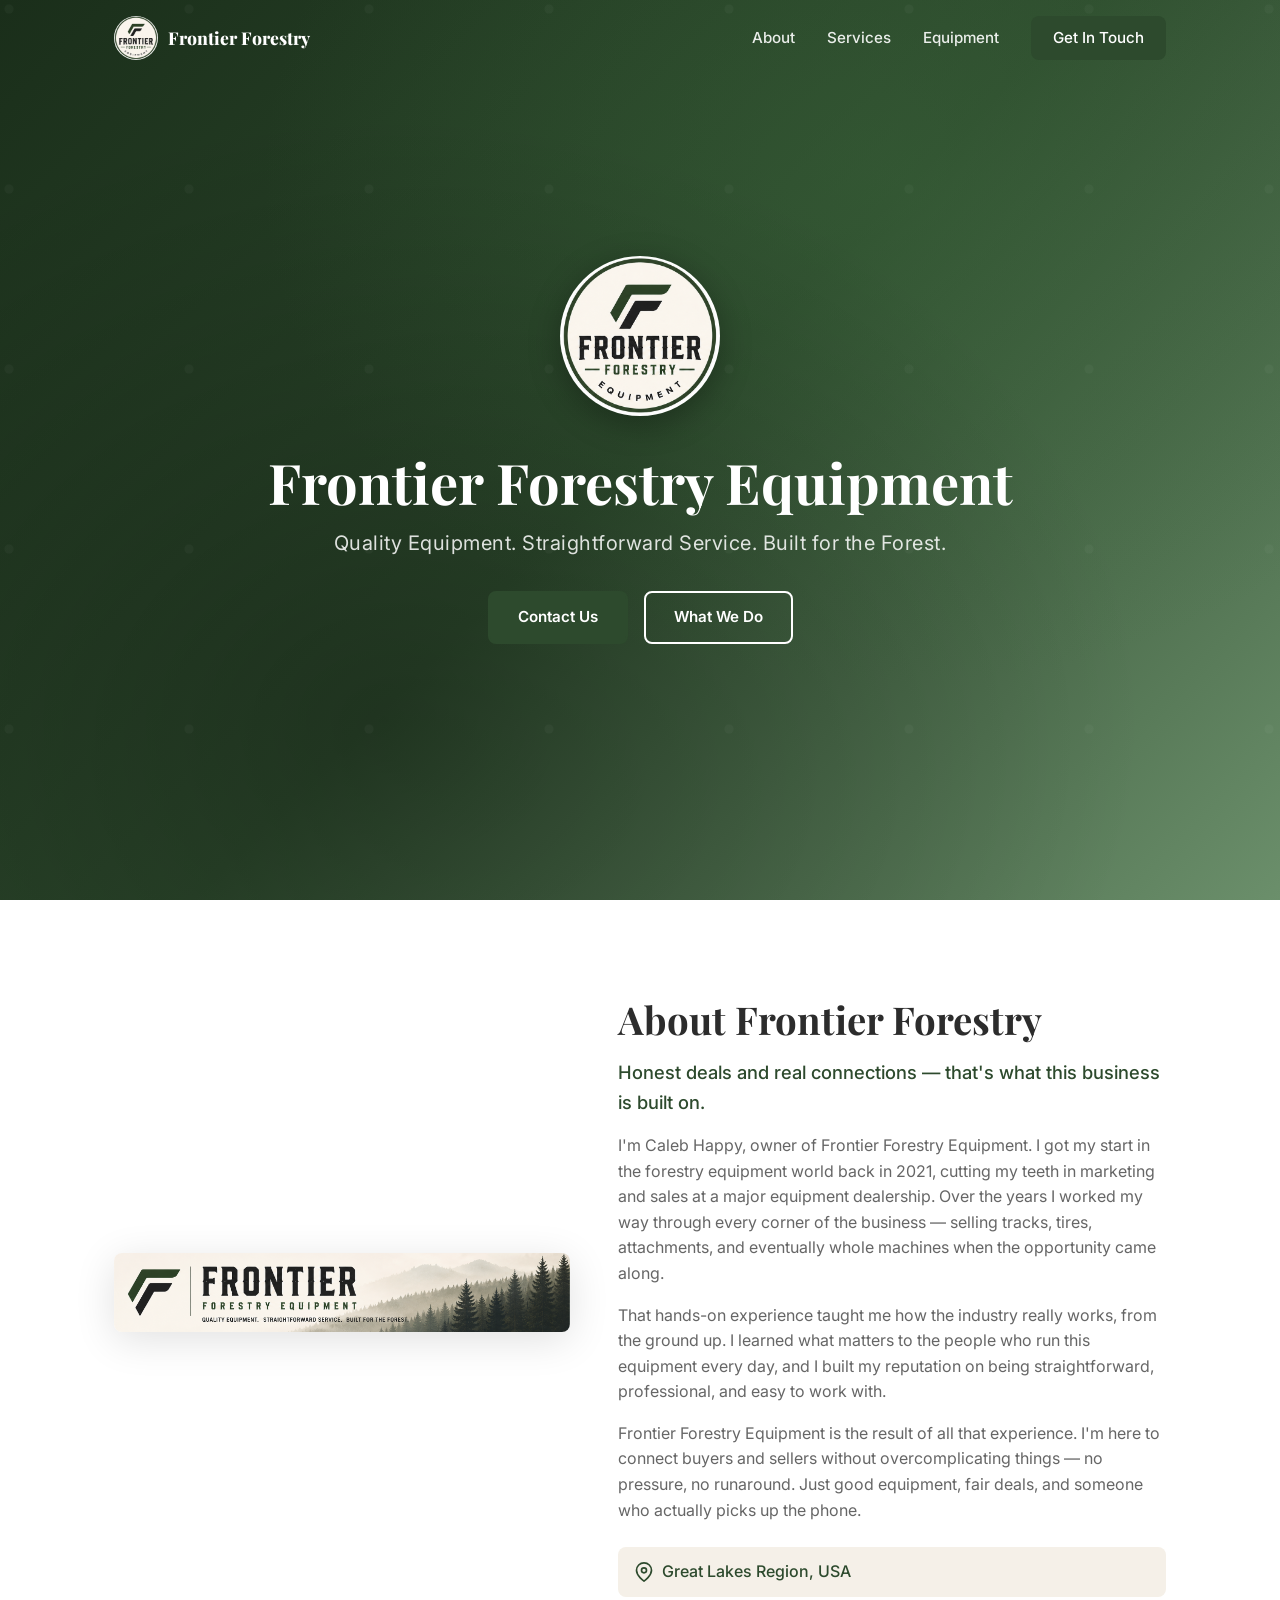
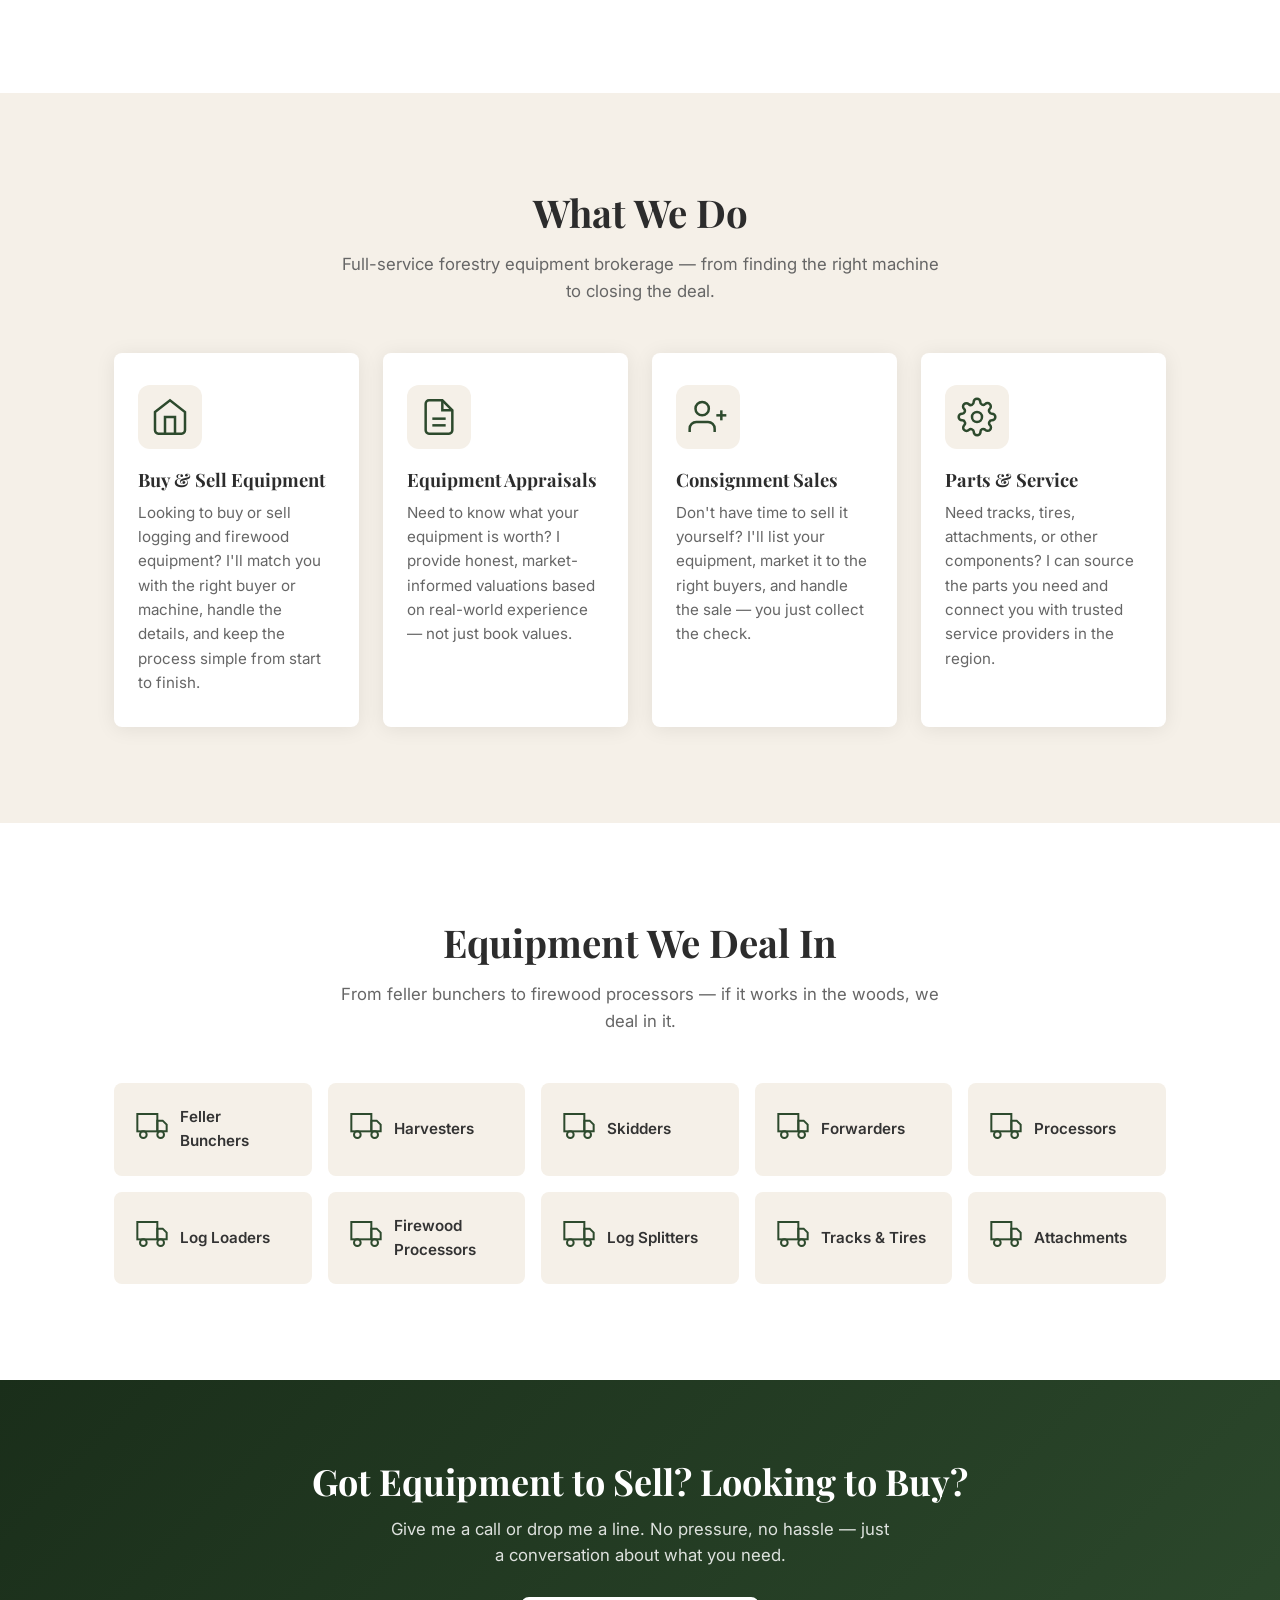
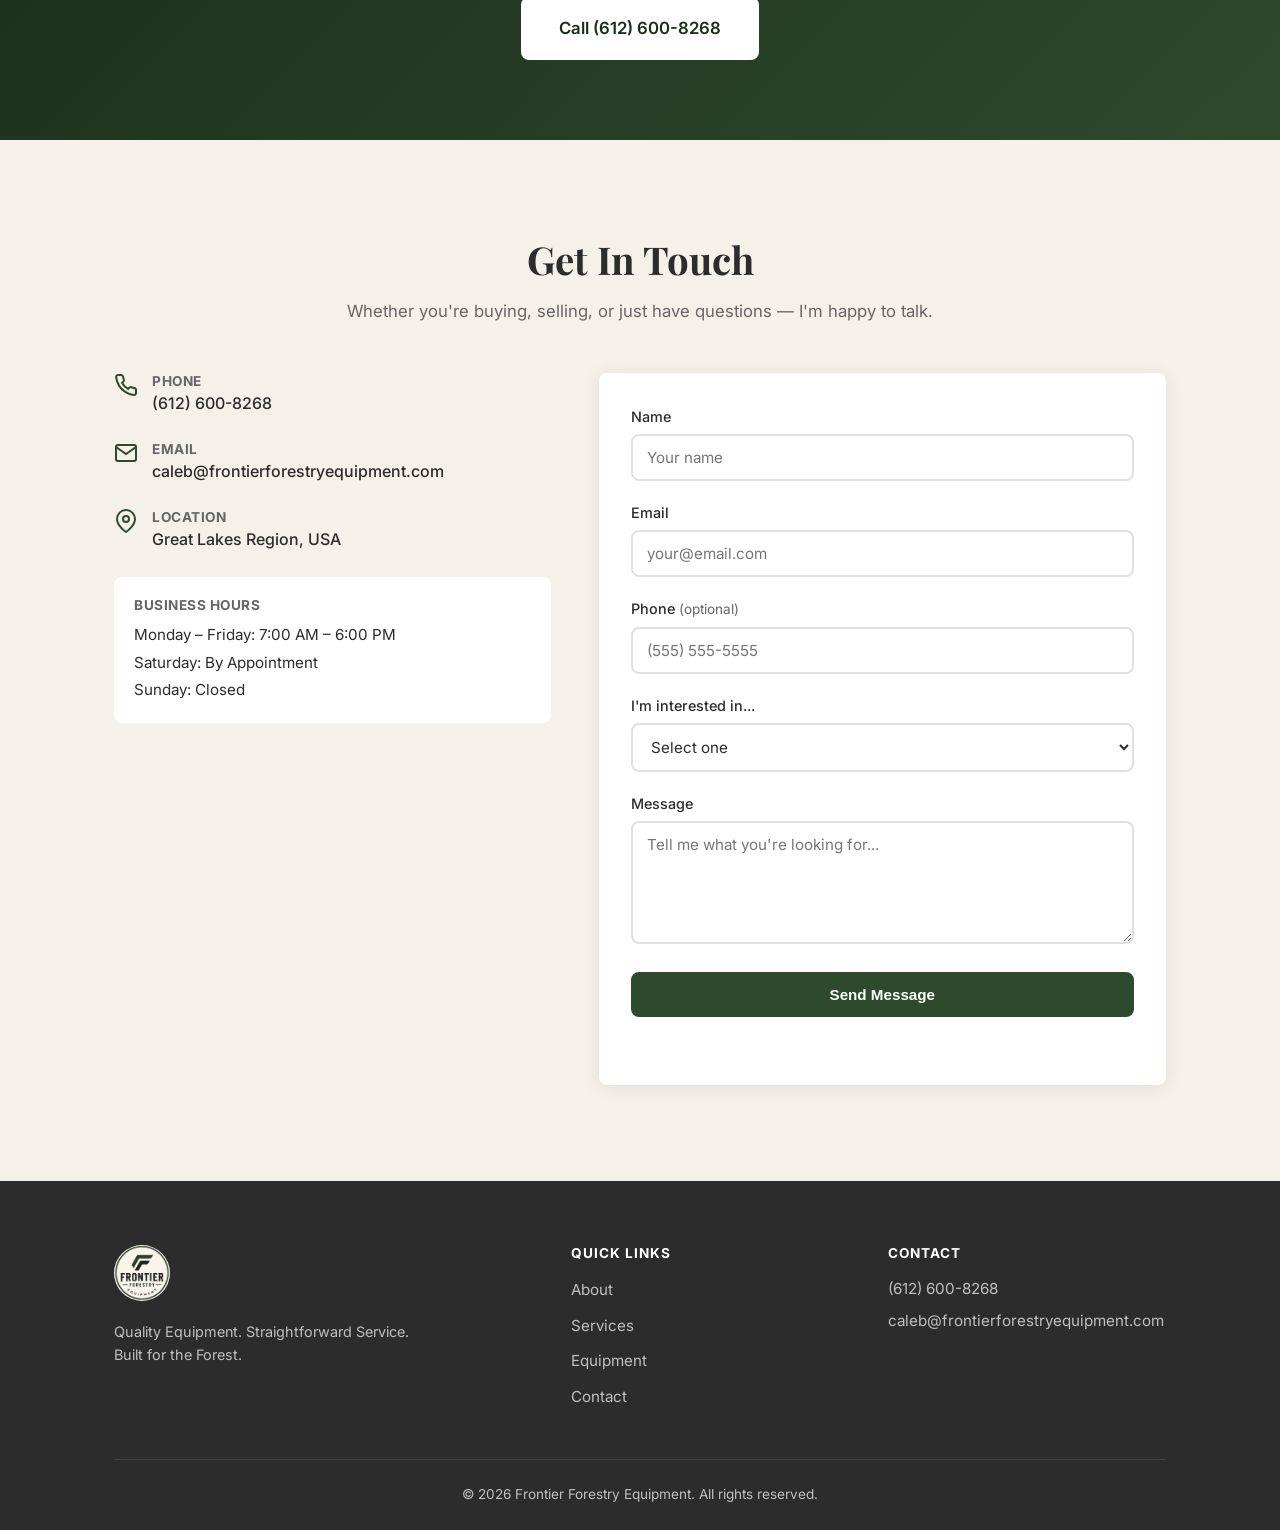
==== index.html @ 06fe72f1 "Add Formspree contact form and fix email domain" ====
<!DOCTYPE html>
<html lang="en">
<head>
  <meta charset="UTF-8">
  <meta name="viewport" content="width=device-width, initial-scale=1.0">
  <title>Frontier Forestry Equipment — Logging & Firewood Equipment Broker</title>
  <meta name="description" content="Frontier Forestry Equipment — your trusted logging and firewood equipment broker in the Great Lakes region. Buy, sell, consign, and appraise forestry machinery.">
  <link rel="stylesheet" href="styles.css">
  <link rel="preconnect" href="https://fonts.googleapis.com">
  <link rel="preconnect" href="https://fonts.gstatic.com" crossorigin>
  <link href="https://fonts.googleapis.com/css2?family=Inter:wght@400;500;600;700&family=Playfair+Display:wght@700;800&display=swap" rel="stylesheet">
</head>
<body>

  <!-- Navigation -->
  <nav class="nav" id="nav">
    <div class="nav-inner">
      <a href="#" class="nav-logo">
        <img src="images/logo-badge.png" alt="Frontier Forestry Equipment" class="nav-logo-img">
        <span class="nav-logo-text">Frontier Forestry</span>
      </a>
      <button class="nav-toggle" id="navToggle" aria-label="Toggle menu">
        <span></span><span></span><span></span>
      </button>
      <ul class="nav-links" id="navLinks">
        <li><a href="#about">About</a></li>
        <li><a href="#services">Services</a></li>
        <li><a href="#equipment">Equipment</a></li>
        <li><a href="#contact" class="btn btn-nav">Get In Touch</a></li>
      </ul>
    </div>
  </nav>

  <!-- Hero -->
  <header class="hero">
    <div class="hero-overlay"></div>
    <div class="hero-content">
      <img src="images/logo-badge.png" alt="Frontier Forestry Equipment" class="hero-logo">
      <h1>Frontier Forestry Equipment</h1>
      <p class="hero-tagline">Quality Equipment. Straightforward Service. Built for the Forest.</p>
      <div class="hero-buttons">
        <a href="#contact" class="btn btn-primary">Contact Us</a>
        <a href="#services" class="btn btn-outline">What We Do</a>
      </div>
    </div>
  </header>

  <!-- About -->
  <section class="section" id="about">
    <div class="container">
      <div class="section-grid about-grid">
        <div class="about-image">
          <img src="images/logo-banner.png" alt="Frontier Forestry Equipment banner">
        </div>
        <div class="about-text">
          <h2 class="section-title">About Frontier Forestry</h2>
          <p class="lead">Honest deals and real connections — that's what this business is built on.</p>
          <p>
            I'm Caleb Happy, owner of Frontier Forestry Equipment. I got my start in the forestry equipment world
            back in 2021, cutting my teeth in marketing and sales at a major equipment dealership. Over the years I
            worked my way through every corner of the business — selling tracks, tires, attachments, and eventually
            whole machines when the opportunity came along.
          </p>
          <p>
            That hands-on experience taught me how the industry really works, from the ground up. I learned what
            matters to the people who run this equipment every day, and I built my reputation on being straightforward,
            professional, and easy to work with.
          </p>
          <p>
            Frontier Forestry Equipment is the result of all that experience. I'm here to connect buyers and sellers
            without overcomplicating things — no pressure, no runaround. Just good equipment, fair deals, and
            someone who actually picks up the phone.
          </p>
          <div class="about-location">
            <svg width="20" height="20" viewBox="0 0 24 24" fill="none" stroke="currentColor" stroke-width="2"><path d="M21 10c0 7-9 13-9 13s-9-6-9-13a9 9 0 0 1 18 0z"/><circle cx="12" cy="10" r="3"/></svg>
            <span>Great Lakes Region, USA</span>
          </div>
        </div>
      </div>
    </div>
  </section>

  <!-- Services -->
  <section class="section section-dark" id="services">
    <div class="container">
      <h2 class="section-title section-title-center">What We Do</h2>
      <p class="section-subtitle">Full-service forestry equipment brokerage — from finding the right machine to closing the deal.</p>
      <div class="cards-grid">
        <div class="card">
          <div class="card-icon">
            <svg width="40" height="40" viewBox="0 0 24 24" fill="none" stroke="currentColor" stroke-width="1.5"><path d="M3 9l9-7 9 7v11a2 2 0 0 1-2 2H5a2 2 0 0 1-2-2z"/><polyline points="9 22 9 12 15 12 15 22"/></svg>
          </div>
          <h3>Buy & Sell Equipment</h3>
          <p>Looking to buy or sell logging and firewood equipment? I'll match you with the right buyer or machine, handle the details, and keep the process simple from start to finish.</p>
        </div>
        <div class="card">
          <div class="card-icon">
            <svg width="40" height="40" viewBox="0 0 24 24" fill="none" stroke="currentColor" stroke-width="1.5"><path d="M14 2H6a2 2 0 0 0-2 2v16a2 2 0 0 0 2 2h12a2 2 0 0 0 2-2V8z"/><polyline points="14 2 14 8 20 8"/><line x1="16" y1="13" x2="8" y2="13"/><line x1="16" y1="17" x2="8" y2="17"/></svg>
          </div>
          <h3>Equipment Appraisals</h3>
          <p>Need to know what your equipment is worth? I provide honest, market-informed valuations based on real-world experience — not just book values.</p>
        </div>
        <div class="card">
          <div class="card-icon">
            <svg width="40" height="40" viewBox="0 0 24 24" fill="none" stroke="currentColor" stroke-width="1.5"><path d="M16 21v-2a4 4 0 0 0-4-4H5a4 4 0 0 0-4 4v2"/><circle cx="8.5" cy="7" r="4"/><line x1="20" y1="8" x2="20" y2="14"/><line x1="23" y1="11" x2="17" y2="11"/></svg>
          </div>
          <h3>Consignment Sales</h3>
          <p>Don't have time to sell it yourself? I'll list your equipment, market it to the right buyers, and handle the sale — you just collect the check.</p>
        </div>
        <div class="card">
          <div class="card-icon">
            <svg width="40" height="40" viewBox="0 0 24 24" fill="none" stroke="currentColor" stroke-width="1.5"><circle cx="12" cy="12" r="3"/><path d="M19.4 15a1.65 1.65 0 0 0 .33 1.82l.06.06a2 2 0 0 1 0 2.83 2 2 0 0 1-2.83 0l-.06-.06a1.65 1.65 0 0 0-1.82-.33 1.65 1.65 0 0 0-1 1.51V21a2 2 0 0 1-2 2 2 2 0 0 1-2-2v-.09A1.65 1.65 0 0 0 9 19.4a1.65 1.65 0 0 0-1.82.33l-.06.06a2 2 0 0 1-2.83 0 2 2 0 0 1 0-2.83l.06-.06A1.65 1.65 0 0 0 4.68 15a1.65 1.65 0 0 0-1.51-1H3a2 2 0 0 1-2-2 2 2 0 0 1 2-2h.09A1.65 1.65 0 0 0 4.6 9a1.65 1.65 0 0 0-.33-1.82l-.06-.06a2 2 0 0 1 0-2.83 2 2 0 0 1 2.83 0l.06.06A1.65 1.65 0 0 0 9 4.68a1.65 1.65 0 0 0 1-1.51V3a2 2 0 0 1 2-2 2 2 0 0 1 2 2v.09a1.65 1.65 0 0 0 1 1.51 1.65 1.65 0 0 0 1.82-.33l.06-.06a2 2 0 0 1 2.83 0 2 2 0 0 1 0 2.83l-.06.06A1.65 1.65 0 0 0 19.4 9a1.65 1.65 0 0 0 1.51 1H21a2 2 0 0 1 2 2 2 2 0 0 1-2 2h-.09a1.65 1.65 0 0 0-1.51 1z"/></svg>
          </div>
          <h3>Parts & Service</h3>
          <p>Need tracks, tires, attachments, or other components? I can source the parts you need and connect you with trusted service providers in the region.</p>
        </div>
      </div>
    </div>
  </section>

  <!-- Equipment -->
  <section class="section" id="equipment">
    <div class="container">
      <h2 class="section-title section-title-center">Equipment We Deal In</h2>
      <p class="section-subtitle">From feller bunchers to firewood processors — if it works in the woods, we deal in it.</p>
      <div class="equipment-grid">
        <div class="equipment-item">
          <div class="equipment-icon">
            <svg width="32" height="32" viewBox="0 0 24 24" fill="none" stroke="currentColor" stroke-width="1.5"><rect x="1" y="3" width="15" height="13"/><polygon points="16 8 20 8 23 11 23 16 16 16 16 8"/><circle cx="5.5" cy="18.5" r="2.5"/><circle cx="18.5" cy="18.5" r="2.5"/></svg>
          </div>
          <span>Feller Bunchers</span>
        </div>
        <div class="equipment-item">
          <div class="equipment-icon">
            <svg width="32" height="32" viewBox="0 0 24 24" fill="none" stroke="currentColor" stroke-width="1.5"><rect x="1" y="3" width="15" height="13"/><polygon points="16 8 20 8 23 11 23 16 16 16 16 8"/><circle cx="5.5" cy="18.5" r="2.5"/><circle cx="18.5" cy="18.5" r="2.5"/></svg>
          </div>
          <span>Harvesters</span>
        </div>
        <div class="equipment-item">
          <div class="equipment-icon">
            <svg width="32" height="32" viewBox="0 0 24 24" fill="none" stroke="currentColor" stroke-width="1.5"><rect x="1" y="3" width="15" height="13"/><polygon points="16 8 20 8 23 11 23 16 16 16 16 8"/><circle cx="5.5" cy="18.5" r="2.5"/><circle cx="18.5" cy="18.5" r="2.5"/></svg>
          </div>
          <span>Skidders</span>
        </div>
        <div class="equipment-item">
          <div class="equipment-icon">
            <svg width="32" height="32" viewBox="0 0 24 24" fill="none" stroke="currentColor" stroke-width="1.5"><rect x="1" y="3" width="15" height="13"/><polygon points="16 8 20 8 23 11 23 16 16 16 16 8"/><circle cx="5.5" cy="18.5" r="2.5"/><circle cx="18.5" cy="18.5" r="2.5"/></svg>
          </div>
          <span>Forwarders</span>
        </div>
        <div class="equipment-item">
          <div class="equipment-icon">
            <svg width="32" height="32" viewBox="0 0 24 24" fill="none" stroke="currentColor" stroke-width="1.5"><rect x="1" y="3" width="15" height="13"/><polygon points="16 8 20 8 23 11 23 16 16 16 16 8"/><circle cx="5.5" cy="18.5" r="2.5"/><circle cx="18.5" cy="18.5" r="2.5"/></svg>
          </div>
          <span>Processors</span>
        </div>
        <div class="equipment-item">
          <div class="equipment-icon">
            <svg width="32" height="32" viewBox="0 0 24 24" fill="none" stroke="currentColor" stroke-width="1.5"><rect x="1" y="3" width="15" height="13"/><polygon points="16 8 20 8 23 11 23 16 16 16 16 8"/><circle cx="5.5" cy="18.5" r="2.5"/><circle cx="18.5" cy="18.5" r="2.5"/></svg>
          </div>
          <span>Log Loaders</span>
        </div>
        <div class="equipment-item">
          <div class="equipment-icon">
            <svg width="32" height="32" viewBox="0 0 24 24" fill="none" stroke="currentColor" stroke-width="1.5"><rect x="1" y="3" width="15" height="13"/><polygon points="16 8 20 8 23 11 23 16 16 16 16 8"/><circle cx="5.5" cy="18.5" r="2.5"/><circle cx="18.5" cy="18.5" r="2.5"/></svg>
          </div>
          <span>Firewood Processors</span>
        </div>
        <div class="equipment-item">
          <div class="equipment-icon">
            <svg width="32" height="32" viewBox="0 0 24 24" fill="none" stroke="currentColor" stroke-width="1.5"><rect x="1" y="3" width="15" height="13"/><polygon points="16 8 20 8 23 11 23 16 16 16 16 8"/><circle cx="5.5" cy="18.5" r="2.5"/><circle cx="18.5" cy="18.5" r="2.5"/></svg>
          </div>
          <span>Log Splitters</span>
        </div>
        <div class="equipment-item">
          <div class="equipment-icon">
            <svg width="32" height="32" viewBox="0 0 24 24" fill="none" stroke="currentColor" stroke-width="1.5"><rect x="1" y="3" width="15" height="13"/><polygon points="16 8 20 8 23 11 23 16 16 16 16 8"/><circle cx="5.5" cy="18.5" r="2.5"/><circle cx="18.5" cy="18.5" r="2.5"/></svg>
          </div>
          <span>Tracks & Tires</span>
        </div>
        <div class="equipment-item">
          <div class="equipment-icon">
            <svg width="32" height="32" viewBox="0 0 24 24" fill="none" stroke="currentColor" stroke-width="1.5"><rect x="1" y="3" width="15" height="13"/><polygon points="16 8 20 8 23 11 23 16 16 16 16 8"/><circle cx="5.5" cy="18.5" r="2.5"/><circle cx="18.5" cy="18.5" r="2.5"/></svg>
          </div>
          <span>Attachments</span>
        </div>
      </div>
    </div>
  </section>

  <!-- CTA Banner -->
  <section class="cta-section">
    <div class="container">
      <h2>Got Equipment to Sell? Looking to Buy?</h2>
      <p>Give me a call or drop me a line. No pressure, no hassle — just a conversation about what you need.</p>
      <a href="tel:6126008268" class="btn btn-primary btn-lg">Call (612) 600-8268</a>
    </div>
  </section>

  <!-- Contact -->
  <section class="section section-dark" id="contact">
    <div class="container">
      <h2 class="section-title section-title-center">Get In Touch</h2>
      <p class="section-subtitle">Whether you're buying, selling, or just have questions — I'm happy to talk.</p>
      <div class="contact-grid">
        <div class="contact-info">
          <div class="contact-item">
            <svg width="24" height="24" viewBox="0 0 24 24" fill="none" stroke="currentColor" stroke-width="2"><path d="M22 16.92v3a2 2 0 0 1-2.18 2 19.79 19.79 0 0 1-8.63-3.07 19.5 19.5 0 0 1-6-6 19.79 19.79 0 0 1-3.07-8.67A2 2 0 0 1 4.11 2h3a2 2 0 0 1 2 1.72 12.84 12.84 0 0 0 .7 2.81 2 2 0 0 1-.45 2.11L8.09 9.91a16 16 0 0 0 6 6l1.27-1.27a2 2 0 0 1 2.11-.45 12.84 12.84 0 0 0 2.81.7A2 2 0 0 1 22 16.92z"/></svg>
            <div>
              <h4>Phone</h4>
              <a href="tel:6126008268">(612) 600-8268</a>
            </div>
          </div>
          <div class="contact-item">
            <svg width="24" height="24" viewBox="0 0 24 24" fill="none" stroke="currentColor" stroke-width="2"><path d="M4 4h16c1.1 0 2 .9 2 2v12c0 1.1-.9 2-2 2H4c-1.1 0-2-.9-2-2V6c0-1.1.9-2 2-2z"/><polyline points="22,6 12,13 2,6"/></svg>
            <div>
              <h4>Email</h4>
              <a href="mailto:caleb@frontierforestryequipment.com">caleb@frontierforestryequipment.com</a>
            </div>
          </div>
          <div class="contact-item">
            <svg width="24" height="24" viewBox="0 0 24 24" fill="none" stroke="currentColor" stroke-width="2"><path d="M21 10c0 7-9 13-9 13s-9-6-9-13a9 9 0 0 1 18 0z"/><circle cx="12" cy="10" r="3"/></svg>
            <div>
              <h4>Location</h4>
              <span>Great Lakes Region, USA</span>
            </div>
          </div>
          <div class="contact-hours">
            <h4>Business Hours</h4>
            <p>Monday – Friday: 7:00 AM – 6:00 PM<br>
            Saturday: By Appointment<br>
            Sunday: Closed</p>
          </div>
        </div>
        <form class="contact-form" id="contactForm" action="https://formspree.io/f/FORM_ID" method="POST">
          <div class="form-group">
            <label for="name">Name</label>
            <input type="text" id="name" name="name" required placeholder="Your name">
          </div>
          <div class="form-group">
            <label for="email">Email</label>
            <input type="email" id="email" name="email" required placeholder="your@email.com">
          </div>
          <div class="form-group">
            <label for="phone">Phone <span class="optional">(optional)</span></label>
            <input type="tel" id="phone" name="phone" placeholder="(555) 555-5555">
          </div>
          <div class="form-group">
            <label for="subject">I'm interested in...</label>
            <select id="subject" name="subject" required>
              <option value="" disabled selected>Select one</option>
              <option value="buying">Buying Equipment</option>
              <option value="selling">Selling Equipment</option>
              <option value="consignment">Consignment Sales</option>
              <option value="appraisal">Equipment Appraisal</option>
              <option value="parts">Parts & Attachments</option>
              <option value="other">Something Else</option>
            </select>
          </div>
          <div class="form-group">
            <label for="message">Message</label>
            <textarea id="message" name="message" rows="5" required placeholder="Tell me what you're looking for..."></textarea>
          </div>
          <button type="submit" class="btn btn-primary btn-block">Send Message</button>
          <p class="form-note" id="formStatus"></p>
        </form>
      </div>
    </div>
  </section>

  <!-- Footer -->
  <footer class="footer">
    <div class="container">
      <div class="footer-inner">
        <div class="footer-brand">
          <img src="images/logo-badge.png" alt="Frontier Forestry Equipment" class="footer-logo">
          <p>Quality Equipment. Straightforward Service.<br>Built for the Forest.</p>
        </div>
        <div class="footer-links">
          <h4>Quick Links</h4>
          <ul>
            <li><a href="#about">About</a></li>
            <li><a href="#services">Services</a></li>
            <li><a href="#equipment">Equipment</a></li>
            <li><a href="#contact">Contact</a></li>
          </ul>
        </div>
        <div class="footer-contact">
          <h4>Contact</h4>
          <p><a href="tel:6126008268">(612) 600-8268</a></p>
          <p><a href="mailto:caleb@frontierforestryequipment.com">caleb@frontierforestryequipment.com</a></p>
        </div>
      </div>
      <div class="footer-bottom">
        <p>&copy; 2026 Frontier Forestry Equipment. All rights reserved.</p>
      </div>
    </div>
  </footer>

  <script>
    // Mobile nav toggle
    const navToggle = document.getElementById('navToggle');
    const navLinks = document.getElementById('navLinks');
    navToggle.addEventListener('click', () => {
      navLinks.classList.toggle('open');
      navToggle.classList.toggle('open');
    });

    // Close nav on link click
    navLinks.querySelectorAll('a').forEach(link => {
      link.addEventListener('click', () => {
        navLinks.classList.remove('open');
        navToggle.classList.remove('open');
      });
    });

    // Sticky nav on scroll
    const nav = document.getElementById('nav');
    window.addEventListener('scroll', () => {
      nav.classList.toggle('scrolled', window.scrollY > 50);
    });

    // Smooth scroll
    document.querySelectorAll('a[href^="#"]').forEach(anchor => {
      anchor.addEventListener('click', function (e) {
        e.preventDefault();
        const target = document.querySelector(this.getAttribute('href'));
        if (target) {
          target.scrollIntoView({ behavior: 'smooth', block: 'start' });
        }
      });
    });

    // Contact form handler (Formspree)
    const form = document.getElementById('contactForm');
    const formStatus = document.getElementById('formStatus');
    form.addEventListener('submit', async (e) => {
      e.preventDefault();
      const submitBtn = form.querySelector('button[type="submit"]');
      submitBtn.disabled = true;
      submitBtn.textContent = 'Sending...';
      try {
        const response = await fetch(form.action, {
          method: 'POST',
          body: new FormData(form),
          headers: { 'Accept': 'application/json' }
        });
        if (response.ok) {
          formStatus.textContent = 'Thanks for reaching out! I\'ll get back to you soon.';
          formStatus.classList.add('success');
          form.reset();
        } else {
          formStatus.textContent = 'Something went wrong. Please call or email me directly.';
        }
      } catch {
        formStatus.textContent = 'Something went wrong. Please call or email me directly.';
      }
      submitBtn.disabled = false;
      submitBtn.textContent = 'Send Message';
      setTimeout(() => {
        formStatus.textContent = '';
        formStatus.classList.remove('success');
      }, 5000);
    });

    // Intersection Observer for fade-in animations
    const observer = new IntersectionObserver((entries) => {
      entries.forEach(entry => {
        if (entry.isIntersecting) {
          entry.target.classList.add('visible');
        }
      });
    }, { threshold: 0.1 });

    document.querySelectorAll('.card, .equipment-item, .about-text, .about-image, .contact-info, .contact-form').forEach(el => {
      el.classList.add('fade-in');
      observer.observe(el);
    });
  </script>

</body>
</html>
---- styles.css ----
/* ========================================
   Frontier Forestry Equipment
   ======================================== */

:root {
  --forest-dark: #1a2e1a;
  --forest: #2d4a2d;
  --forest-light: #3d6b3d;
  --sage: #6b8f6b;
  --cream: #f5f0e8;
  --cream-dark: #e8e0d0;
  --charcoal: #2c2c2c;
  --charcoal-light: #444;
  --white: #ffffff;
  --text: #333333;
  --text-light: #666666;
  --shadow: 0 2px 20px rgba(0,0,0,0.08);
  --shadow-lg: 0 8px 40px rgba(0,0,0,0.12);
  --radius: 8px;
  --transition: 0.3s ease;
}

*, *::before, *::after {
  margin: 0;
  padding: 0;
  box-sizing: border-box;
}

html {
  scroll-behavior: smooth;
  scroll-padding-top: 80px;
}

body {
  font-family: 'Inter', -apple-system, BlinkMacSystemFont, sans-serif;
  color: var(--text);
  line-height: 1.6;
  background: var(--white);
  -webkit-font-smoothing: antialiased;
}

h1, h2, h3, h4 {
  font-family: 'Playfair Display', Georgia, serif;
  line-height: 1.2;
  color: var(--charcoal);
}

a {
  color: var(--forest);
  text-decoration: none;
  transition: color var(--transition);
}

a:hover {
  color: var(--forest-light);
}

img {
  max-width: 100%;
  height: auto;
}

.container {
  max-width: 1100px;
  margin: 0 auto;
  padding: 0 24px;
}

/* ---- Navigation ---- */

.nav {
  position: fixed;
  top: 0;
  left: 0;
  right: 0;
  z-index: 1000;
  padding: 16px 0;
  transition: all var(--transition);
  background: transparent;
}

.nav.scrolled {
  background: rgba(255,255,255,0.97);
  backdrop-filter: blur(10px);
  box-shadow: var(--shadow);
  padding: 10px 0;
}

.nav-inner {
  max-width: 1100px;
  margin: 0 auto;
  padding: 0 24px;
  display: flex;
  align-items: center;
  justify-content: space-between;
}

.nav-logo {
  display: flex;
  align-items: center;
  gap: 10px;
  text-decoration: none;
}

.nav-logo-img {
  width: 44px;
  height: 44px;
  border-radius: 50%;
}

.nav-logo-text {
  font-family: 'Playfair Display', serif;
  font-weight: 800;
  font-size: 1.1rem;
  color: var(--white);
  transition: color var(--transition);
}

.nav.scrolled .nav-logo-text {
  color: var(--charcoal);
}

.nav-links {
  display: flex;
  align-items: center;
  gap: 32px;
  list-style: none;
}

.nav-links a {
  color: rgba(255,255,255,0.9);
  font-weight: 500;
  font-size: 0.95rem;
  transition: color var(--transition);
}

.nav.scrolled .nav-links a {
  color: var(--text);
}

.nav-links a:hover {
  color: var(--white);
}

.nav.scrolled .nav-links a:hover {
  color: var(--forest);
}

.nav-toggle {
  display: none;
  flex-direction: column;
  gap: 5px;
  background: none;
  border: none;
  cursor: pointer;
  padding: 4px;
}

.nav-toggle span {
  display: block;
  width: 24px;
  height: 2px;
  background: var(--white);
  transition: all var(--transition);
}

.nav.scrolled .nav-toggle span {
  background: var(--charcoal);
}

.nav-toggle.open span:nth-child(1) {
  transform: rotate(45deg) translate(5px, 5px);
}

.nav-toggle.open span:nth-child(2) {
  opacity: 0;
}

.nav-toggle.open span:nth-child(3) {
  transform: rotate(-45deg) translate(5px, -5px);
}

/* ---- Buttons ---- */

.btn {
  display: inline-block;
  padding: 12px 28px;
  border-radius: var(--radius);
  font-weight: 600;
  font-size: 0.95rem;
  cursor: pointer;
  transition: all var(--transition);
  border: 2px solid transparent;
  text-align: center;
}

.btn-primary {
  background: var(--forest);
  color: var(--white);
  border-color: var(--forest);
}

.btn-primary:hover {
  background: var(--forest-dark);
  border-color: var(--forest-dark);
  color: var(--white);
  transform: translateY(-1px);
  box-shadow: 0 4px 12px rgba(45,74,45,0.3);
}

.btn-outline {
  background: transparent;
  color: var(--white);
  border-color: var(--white);
}

.btn-outline:hover {
  background: var(--white);
  color: var(--forest-dark);
}

.btn-nav {
  padding: 8px 20px;
  background: var(--forest);
  color: var(--white) !important;
  border-radius: var(--radius);
}

.btn-nav:hover {
  background: var(--forest-dark);
  color: var(--white) !important;
}

.btn-lg {
  padding: 16px 36px;
  font-size: 1.05rem;
}

.btn-block {
  display: block;
  width: 100%;
}

/* ---- Hero ---- */

.hero {
  position: relative;
  min-height: 100vh;
  display: flex;
  align-items: center;
  justify-content: center;
  text-align: center;
  background:
    linear-gradient(135deg, var(--forest-dark) 0%, var(--forest) 50%, var(--sage) 100%);
  overflow: hidden;
}

.hero::before {
  content: '';
  position: absolute;
  inset: 0;
  background:
    radial-gradient(ellipse at 30% 80%, rgba(0,0,0,0.3), transparent 60%),
    radial-gradient(ellipse at 70% 20%, rgba(61,107,61,0.4), transparent 50%);
}

.hero-overlay {
  position: absolute;
  inset: 0;
  background: url('data:image/svg+xml,<svg xmlns="http://www.w3.org/2000/svg" viewBox="0 0 100 100"><defs><pattern id="p" width="20" height="20" patternUnits="userSpaceOnUse"><circle cx="1" cy="1" r="0.5" fill="rgba(255,255,255,0.03)"/></pattern></defs><rect fill="url(%23p)" width="100" height="100"/></svg>');
}

.hero-content {
  position: relative;
  z-index: 1;
  padding: 40px 24px;
}

.hero-logo {
  width: 160px;
  height: 160px;
  border-radius: 50%;
  margin-bottom: 24px;
  box-shadow: 0 8px 32px rgba(0,0,0,0.3);
  animation: fadeInUp 0.8s ease;
}

.hero h1 {
  font-size: clamp(2rem, 5vw, 3.5rem);
  color: var(--white);
  margin-bottom: 12px;
  animation: fadeInUp 0.8s ease 0.2s both;
}

.hero-tagline {
  font-size: clamp(1rem, 2.5vw, 1.25rem);
  color: rgba(255,255,255,0.85);
  margin-bottom: 32px;
  font-weight: 400;
  letter-spacing: 0.5px;
  animation: fadeInUp 0.8s ease 0.4s both;
}

.hero-buttons {
  display: flex;
  gap: 16px;
  justify-content: center;
  flex-wrap: wrap;
  animation: fadeInUp 0.8s ease 0.6s both;
}

@keyframes fadeInUp {
  from {
    opacity: 0;
    transform: translateY(20px);
  }
  to {
    opacity: 1;
    transform: translateY(0);
  }
}

/* ---- Sections ---- */

.section {
  padding: 96px 0;
}

.section-dark {
  background: var(--cream);
}

.section-title {
  font-size: clamp(1.75rem, 3vw, 2.5rem);
  margin-bottom: 16px;
}

.section-title-center {
  text-align: center;
}

.section-subtitle {
  text-align: center;
  color: var(--text-light);
  max-width: 600px;
  margin: 0 auto 48px;
  font-size: 1.05rem;
}

/* ---- About ---- */

.section-grid {
  display: grid;
  gap: 48px;
}

.about-grid {
  grid-template-columns: 1fr 1.2fr;
  align-items: center;
}

.about-image img {
  border-radius: var(--radius);
  box-shadow: var(--shadow-lg);
}

.about-text .lead {
  font-size: 1.15rem;
  font-weight: 500;
  color: var(--forest);
  margin-bottom: 16px;
}

.about-text p {
  margin-bottom: 16px;
  color: var(--text-light);
}

.about-location {
  display: flex;
  align-items: center;
  gap: 8px;
  margin-top: 24px;
  padding: 12px 16px;
  background: var(--cream);
  border-radius: var(--radius);
  color: var(--forest);
  font-weight: 500;
}

/* ---- Service Cards ---- */

.cards-grid {
  display: grid;
  grid-template-columns: repeat(auto-fit, minmax(240px, 1fr));
  gap: 24px;
}

.card {
  background: var(--white);
  border-radius: var(--radius);
  padding: 32px 24px;
  box-shadow: var(--shadow);
  transition: transform var(--transition), box-shadow var(--transition);
}

.card:hover {
  transform: translateY(-4px);
  box-shadow: var(--shadow-lg);
}

.card-icon {
  width: 64px;
  height: 64px;
  display: flex;
  align-items: center;
  justify-content: center;
  background: var(--cream);
  border-radius: 12px;
  margin-bottom: 20px;
  color: var(--forest);
}

.card h3 {
  font-size: 1.15rem;
  margin-bottom: 10px;
}

.card p {
  color: var(--text-light);
  font-size: 0.95rem;
  line-height: 1.6;
}

/* ---- Equipment Grid ---- */

.equipment-grid {
  display: grid;
  grid-template-columns: repeat(auto-fit, minmax(180px, 1fr));
  gap: 16px;
}

.equipment-item {
  display: flex;
  align-items: center;
  gap: 12px;
  padding: 20px;
  background: var(--cream);
  border-radius: var(--radius);
  transition: all var(--transition);
  border: 2px solid transparent;
}

.equipment-item:hover {
  border-color: var(--forest);
  background: var(--white);
  transform: translateY(-2px);
  box-shadow: var(--shadow);
}

.equipment-icon {
  color: var(--forest);
  flex-shrink: 0;
}

.equipment-item span {
  font-weight: 600;
  font-size: 0.95rem;
}

/* ---- CTA Section ---- */

.cta-section {
  padding: 80px 0;
  text-align: center;
  background: linear-gradient(135deg, var(--forest-dark), var(--forest));
  color: var(--white);
}

.cta-section h2 {
  color: var(--white);
  font-size: clamp(1.5rem, 3vw, 2.25rem);
  margin-bottom: 12px;
}

.cta-section p {
  color: rgba(255,255,255,0.85);
  max-width: 500px;
  margin: 0 auto 28px;
  font-size: 1.05rem;
}

.cta-section .btn-primary {
  background: var(--white);
  color: var(--forest-dark);
  border-color: var(--white);
}

.cta-section .btn-primary:hover {
  background: var(--cream);
  border-color: var(--cream);
  color: var(--forest-dark);
}

/* ---- Contact ---- */

.contact-grid {
  display: grid;
  grid-template-columns: 1fr 1.3fr;
  gap: 48px;
}

.contact-item {
  display: flex;
  align-items: flex-start;
  gap: 14px;
  margin-bottom: 24px;
  color: var(--forest);
}

.contact-item h4 {
  font-family: 'Inter', sans-serif;
  font-size: 0.85rem;
  text-transform: uppercase;
  letter-spacing: 0.5px;
  color: var(--text-light);
  margin-bottom: 2px;
}

.contact-item a,
.contact-item span {
  font-size: 1rem;
  font-weight: 500;
  color: var(--charcoal);
}

.contact-item a:hover {
  color: var(--forest);
}

.contact-hours {
  margin-top: 8px;
  padding: 20px;
  background: var(--white);
  border-radius: var(--radius);
}

.contact-hours h4 {
  font-family: 'Inter', sans-serif;
  font-size: 0.85rem;
  text-transform: uppercase;
  letter-spacing: 0.5px;
  color: var(--text-light);
  margin-bottom: 8px;
}

.contact-hours p {
  font-size: 0.95rem;
  color: var(--charcoal);
  line-height: 1.8;
}

/* ---- Form ---- */

.contact-form {
  background: var(--white);
  padding: 32px;
  border-radius: var(--radius);
  box-shadow: var(--shadow);
}

.form-group {
  margin-bottom: 20px;
}

.form-group label {
  display: block;
  font-weight: 500;
  font-size: 0.9rem;
  margin-bottom: 6px;
  color: var(--charcoal);
}

.form-group .optional {
  font-weight: 400;
  color: var(--text-light);
  font-size: 0.85rem;
}

.form-group input,
.form-group select,
.form-group textarea {
  width: 100%;
  padding: 12px 14px;
  border: 2px solid #e0e0e0;
  border-radius: var(--radius);
  font-family: 'Inter', sans-serif;
  font-size: 0.95rem;
  color: var(--charcoal);
  transition: border-color var(--transition);
  background: var(--white);
}

.form-group input:focus,
.form-group select:focus,
.form-group textarea:focus {
  outline: none;
  border-color: var(--forest);
}

.form-group textarea {
  resize: vertical;
}

.form-note {
  margin-top: 12px;
  font-size: 0.9rem;
  text-align: center;
  min-height: 24px;
}

.form-note.success {
  color: var(--forest);
  font-weight: 500;
}

/* ---- Footer ---- */

.footer {
  background: var(--charcoal);
  color: rgba(255,255,255,0.7);
  padding: 64px 0 0;
}

.footer-inner {
  display: grid;
  grid-template-columns: 1.5fr 1fr 1fr;
  gap: 40px;
  padding-bottom: 40px;
  border-bottom: 1px solid rgba(255,255,255,0.1);
}

.footer-logo {
  width: 56px;
  height: 56px;
  border-radius: 50%;
  margin-bottom: 12px;
}

.footer-brand p {
  font-size: 0.9rem;
  line-height: 1.6;
}

.footer h4 {
  color: var(--white);
  font-family: 'Inter', sans-serif;
  font-size: 0.85rem;
  text-transform: uppercase;
  letter-spacing: 1px;
  margin-bottom: 16px;
}

.footer-links ul {
  list-style: none;
}

.footer-links li {
  margin-bottom: 10px;
}

.footer-links a,
.footer-contact a {
  color: rgba(255,255,255,0.7);
  font-size: 0.95rem;
}

.footer-links a:hover,
.footer-contact a:hover {
  color: var(--white);
}

.footer-contact p {
  margin-bottom: 8px;
  font-size: 0.95rem;
}

.footer-bottom {
  padding: 24px 0;
  text-align: center;
  font-size: 0.85rem;
}

/* ---- Animations ---- */

.fade-in {
  opacity: 0;
  transform: translateY(20px);
  transition: opacity 0.6s ease, transform 0.6s ease;
}

.fade-in.visible {
  opacity: 1;
  transform: translateY(0);
}

/* ---- Responsive ---- */

@media (max-width: 768px) {
  .nav-toggle {
    display: flex;
  }

  .nav-links {
    position: fixed;
    top: 0;
    right: -100%;
    width: 280px;
    height: 100vh;
    background: var(--white);
    flex-direction: column;
    padding: 80px 32px 32px;
    gap: 24px;
    transition: right var(--transition);
    box-shadow: -4px 0 20px rgba(0,0,0,0.1);
  }

  .nav-links.open {
    right: 0;
  }

  .nav-links a {
    color: var(--text) !important;
    font-size: 1.1rem;
  }

  .about-grid {
    grid-template-columns: 1fr;
  }

  .about-image {
    order: -1;
  }

  .contact-grid {
    grid-template-columns: 1fr;
  }

  .footer-inner {
    grid-template-columns: 1fr;
    gap: 32px;
  }

  .hero-logo {
    width: 120px;
    height: 120px;
  }

  .section {
    padding: 64px 0;
  }

  .equipment-grid {
    grid-template-columns: repeat(2, 1fr);
  }
}

@media (max-width: 480px) {
  .equipment-grid {
    grid-template-columns: 1fr;
  }

  .cards-grid {
    grid-template-columns: 1fr;
  }

  .contact-form {
    padding: 24px 20px;
  }
}
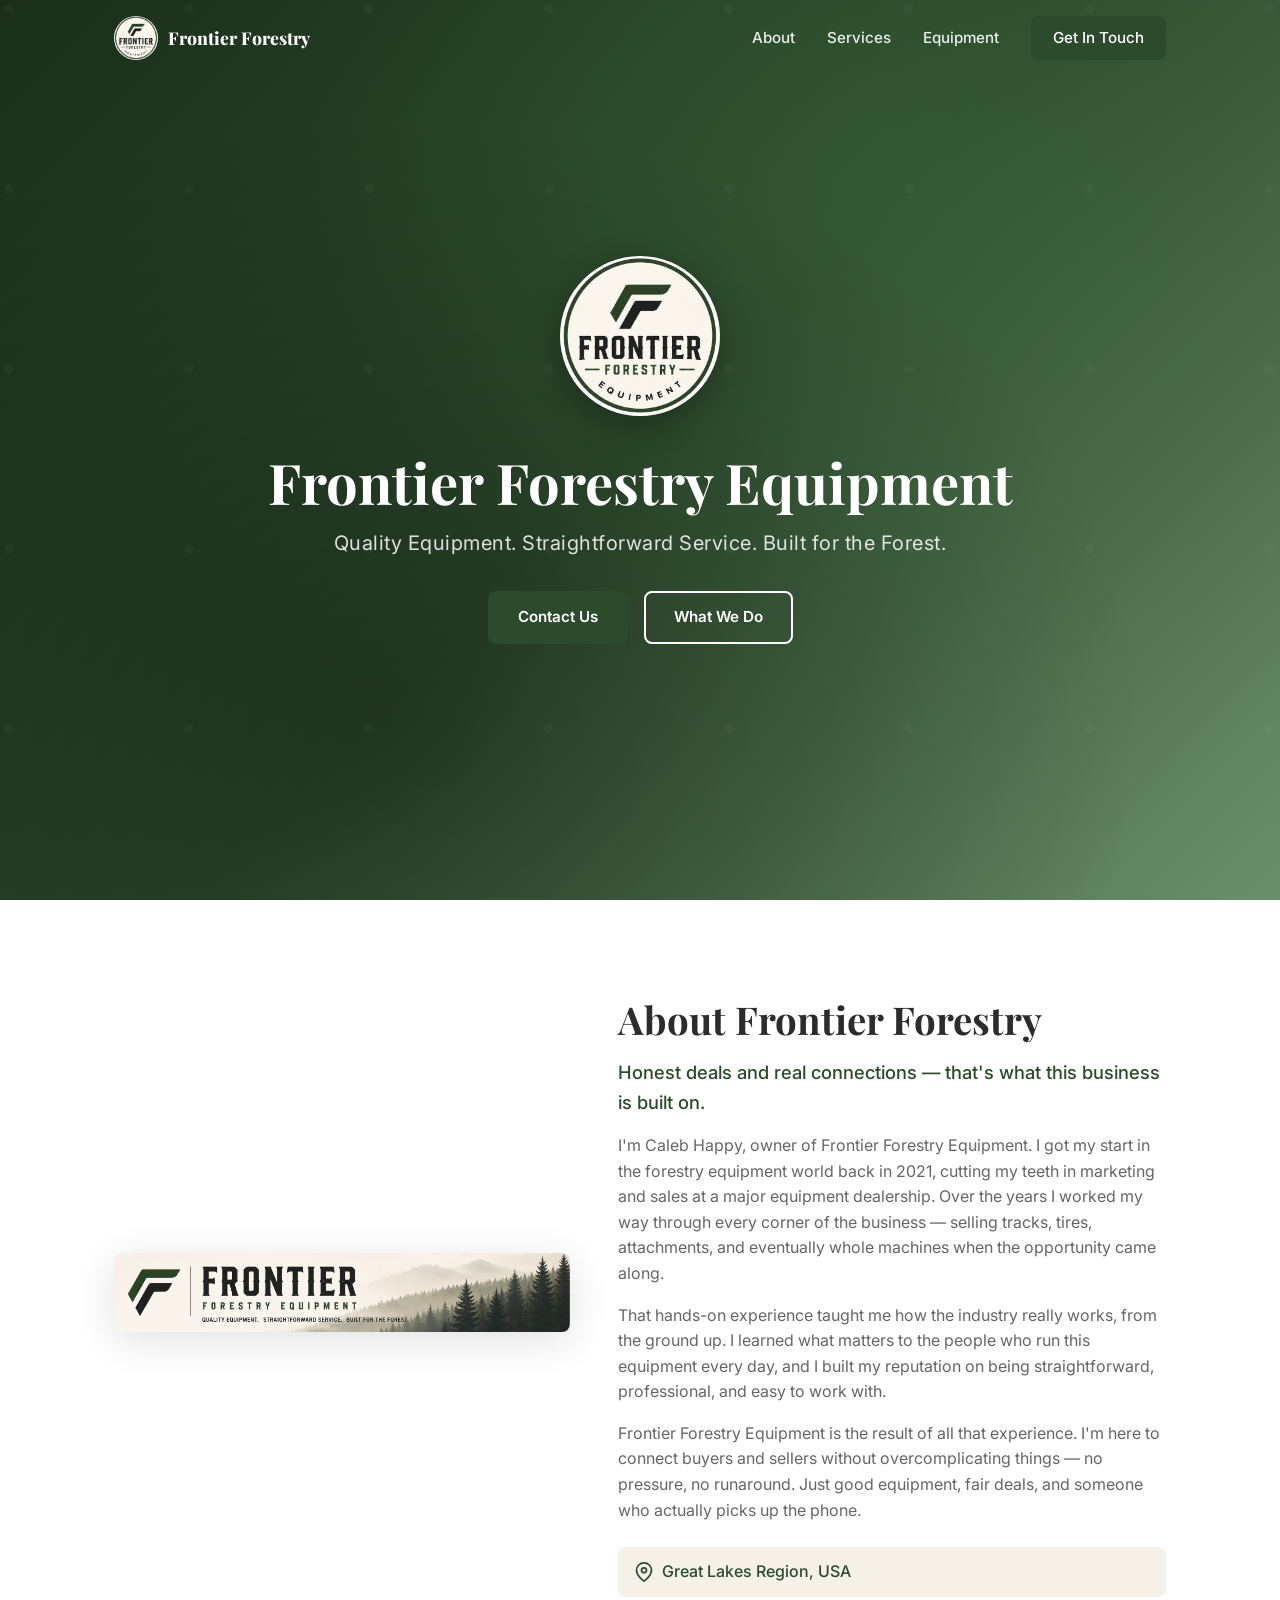
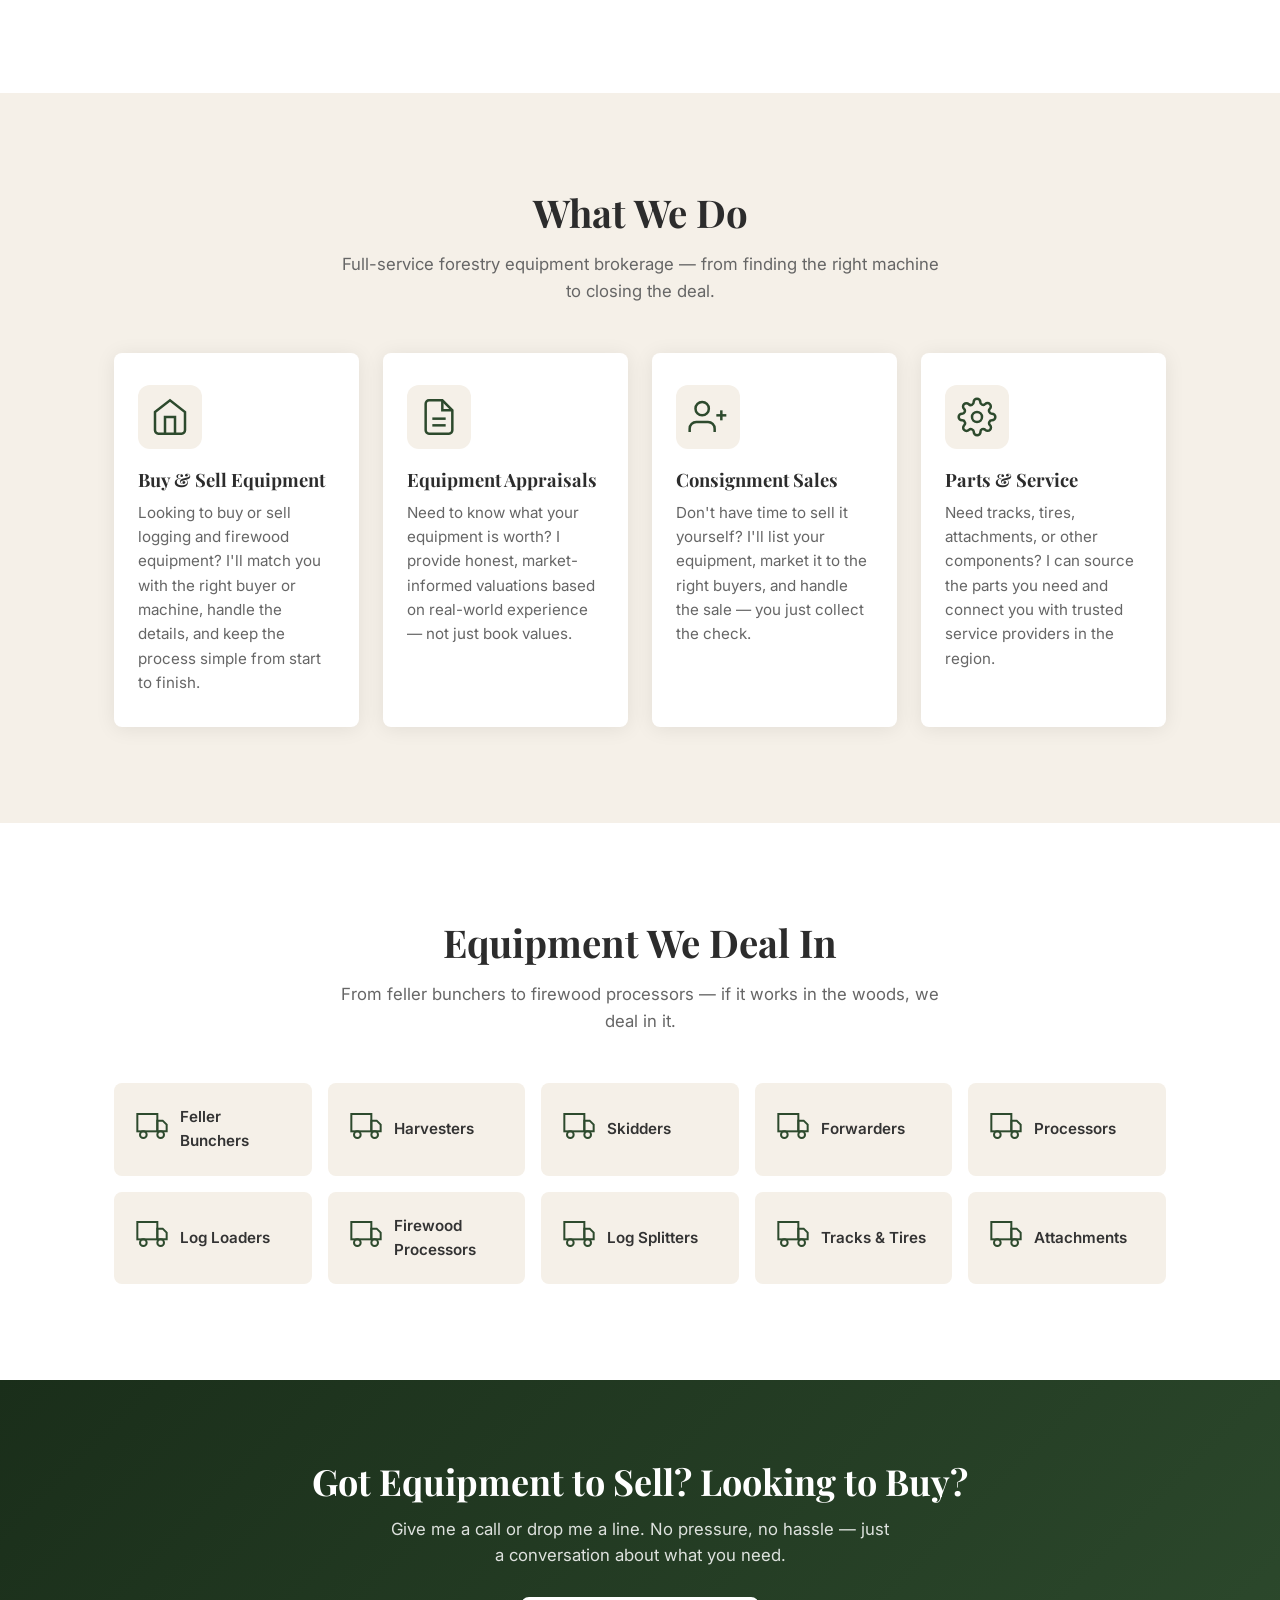
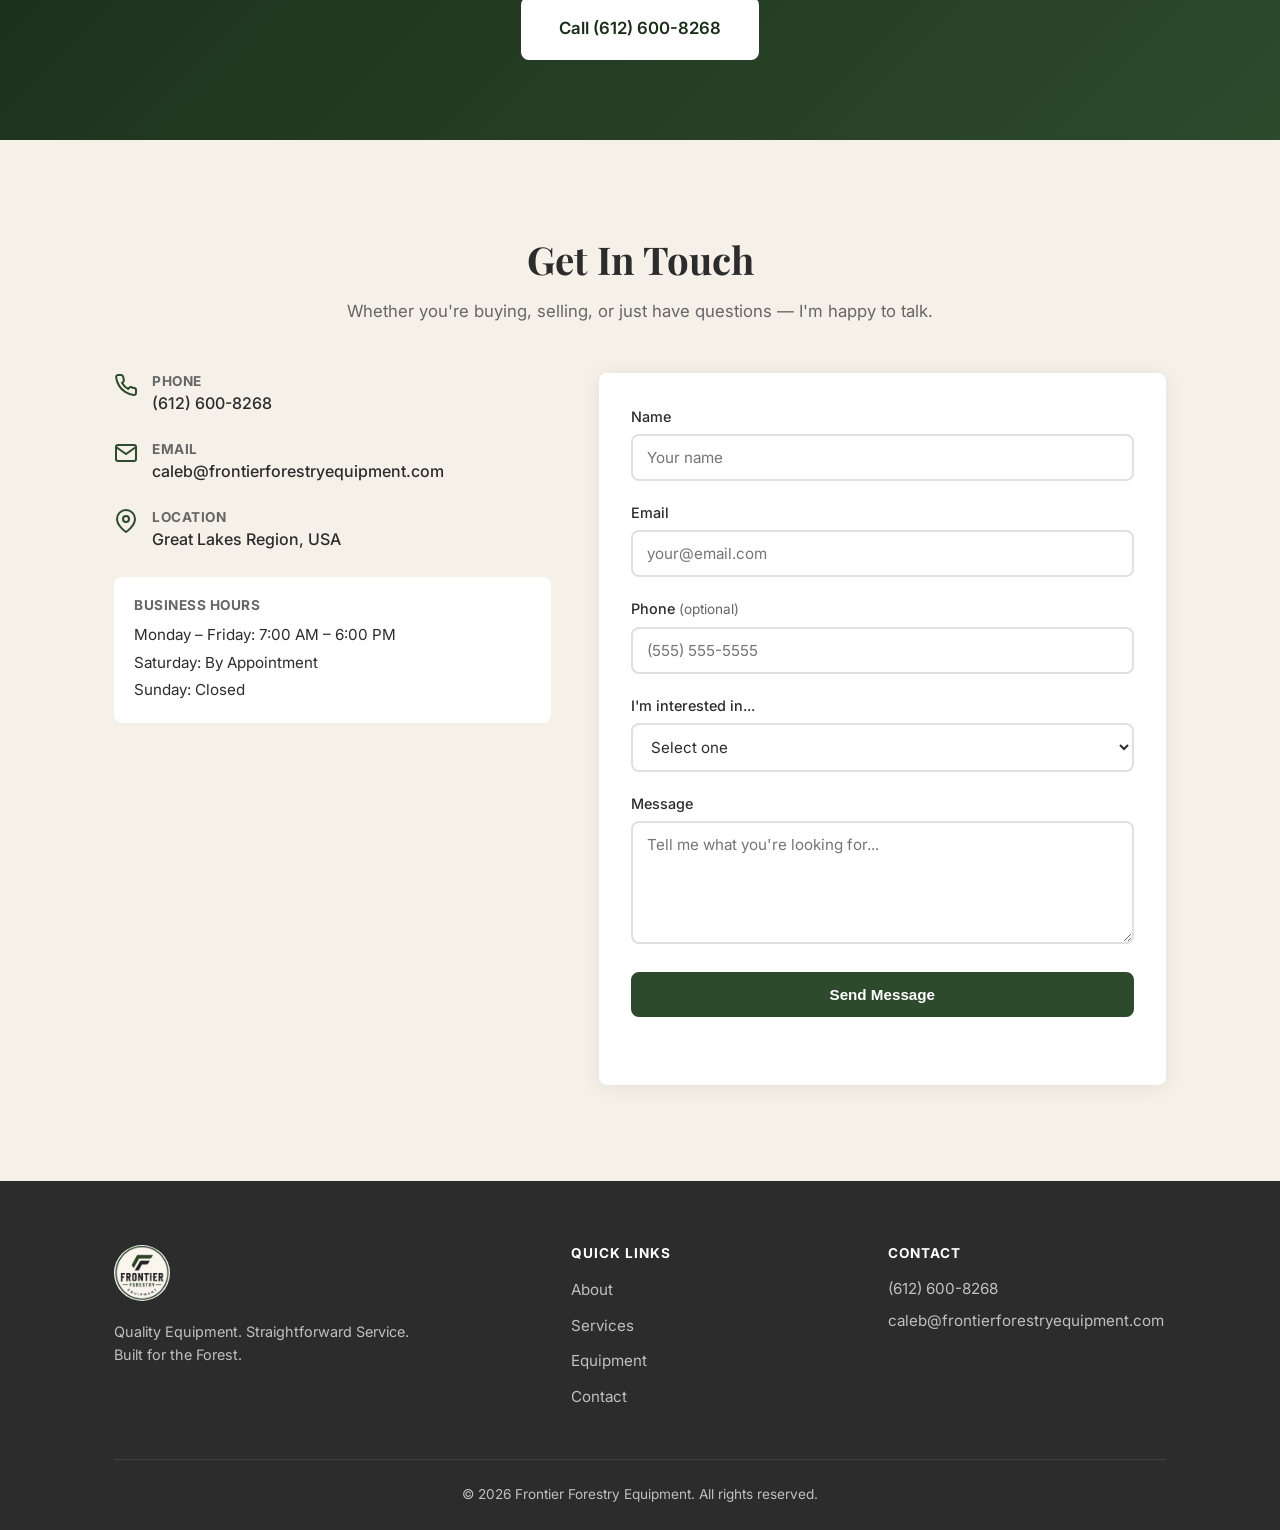
==== commit d32f6a39: "Connect contact form to Formspree" ====
--- a/index.html
+++ b/index.html
@@ -232,7 +232,7 @@
             Sunday: Closed</p>
           </div>
         </div>
-        <form class="contact-form" id="contactForm" action="https://formspree.io/f/FORM_ID" method="POST">
+        <form class="contact-form" id="contactForm" action="https://formspree.io/f/xwvzprna" method="POST">
           <div class="form-group">
             <label for="name">Name</label>
             <input type="text" id="name" name="name" required placeholder="Your name">
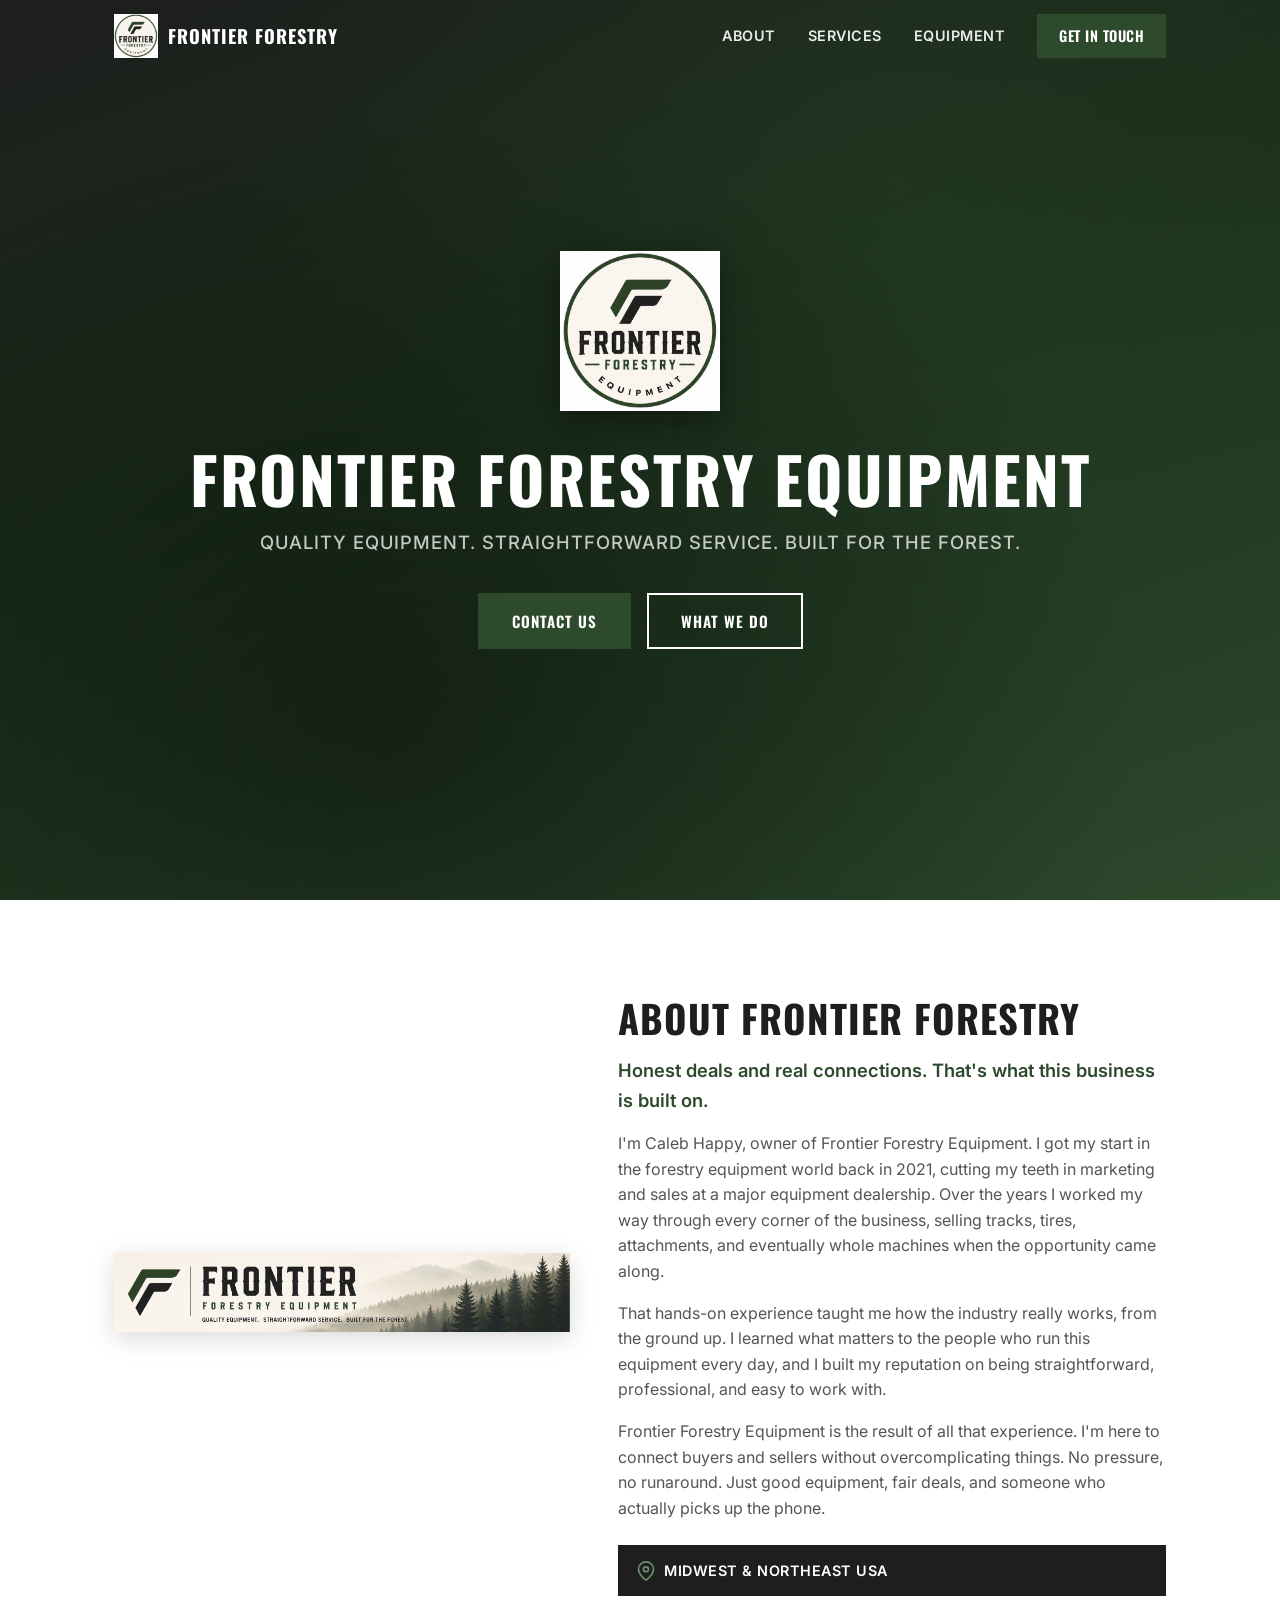
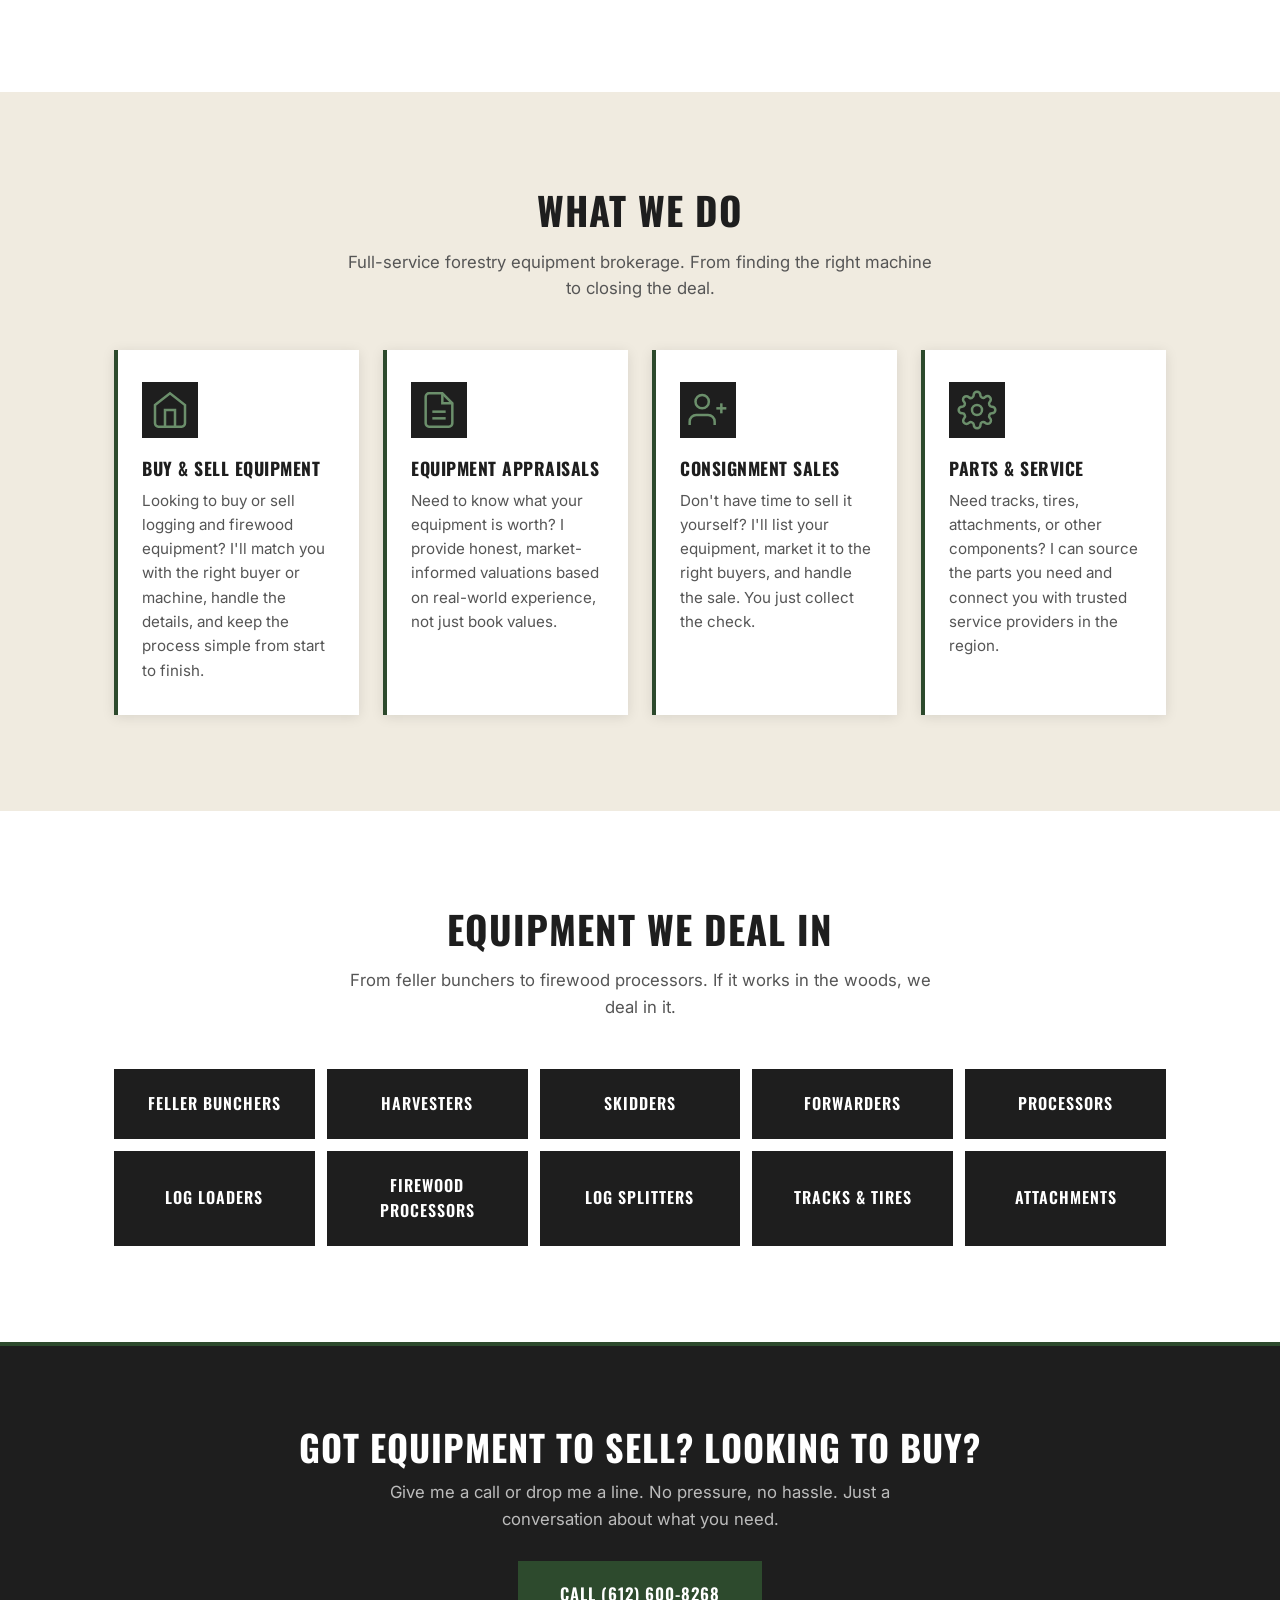
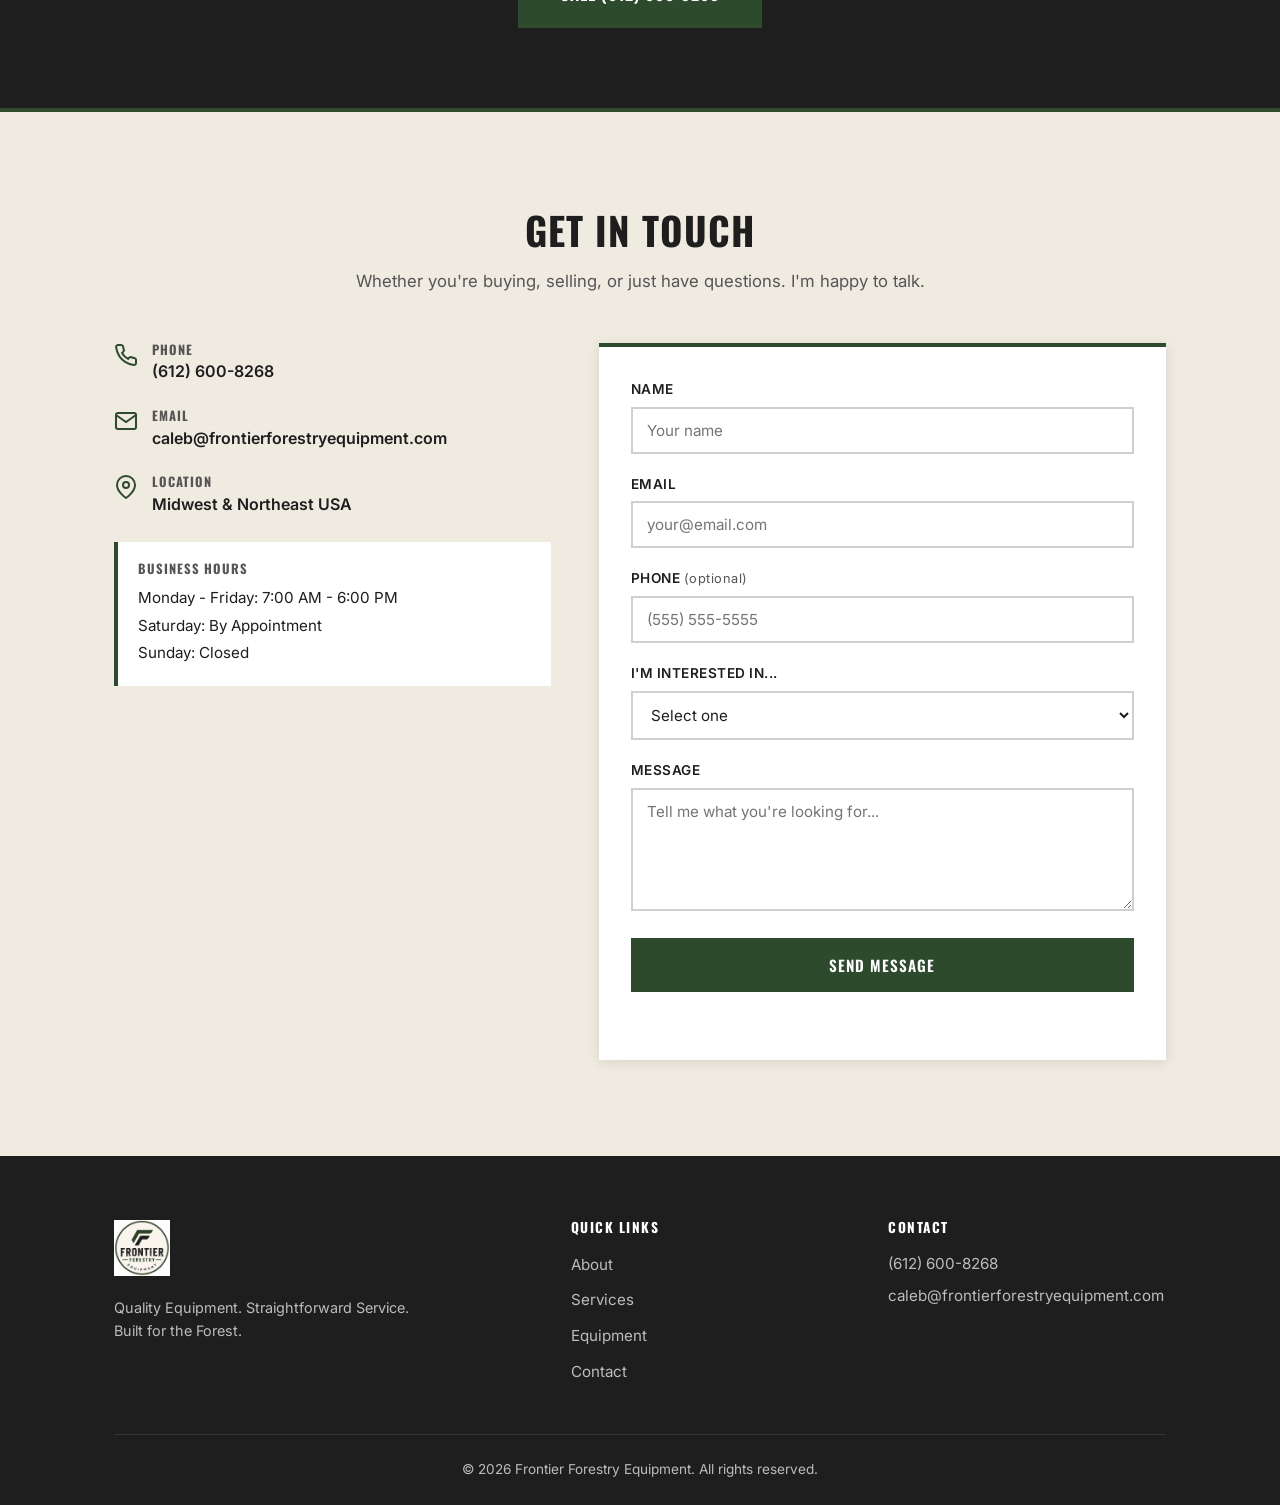
==== commit 86e38663: "Rugged redesign: square corners, Oswald font, dark equipment cards, remove em dashes, update locatio" ====
--- a/index.html
+++ b/index.html
@@ -3,12 +3,12 @@
 <head>
   <meta charset="UTF-8">
   <meta name="viewport" content="width=device-width, initial-scale=1.0">
-  <title>Frontier Forestry Equipment — Logging & Firewood Equipment Broker</title>
-  <meta name="description" content="Frontier Forestry Equipment — your trusted logging and firewood equipment broker in the Great Lakes region. Buy, sell, consign, and appraise forestry machinery.">
+  <title>Frontier Forestry Equipment | Logging & Firewood Equipment Broker</title>
+  <meta name="description" content="Frontier Forestry Equipment. Your trusted logging and firewood equipment broker serving the Midwest and Northeast USA. Buy, sell, consign, and appraise forestry machinery.">
   <link rel="stylesheet" href="styles.css">
   <link rel="preconnect" href="https://fonts.googleapis.com">
   <link rel="preconnect" href="https://fonts.gstatic.com" crossorigin>
-  <link href="https://fonts.googleapis.com/css2?family=Inter:wght@400;500;600;700&family=Playfair+Display:wght@700;800&display=swap" rel="stylesheet">
+  <link href="https://fonts.googleapis.com/css2?family=Inter:wght@400;500;600;700&family=Oswald:wght@500;600;700&display=swap" rel="stylesheet">
 </head>
 <body>
 
@@ -54,11 +54,11 @@
         </div>
         <div class="about-text">
           <h2 class="section-title">About Frontier Forestry</h2>
-          <p class="lead">Honest deals and real connections — that's what this business is built on.</p>
+          <p class="lead">Honest deals and real connections. That's what this business is built on.</p>
           <p>
             I'm Caleb Happy, owner of Frontier Forestry Equipment. I got my start in the forestry equipment world
             back in 2021, cutting my teeth in marketing and sales at a major equipment dealership. Over the years I
-            worked my way through every corner of the business — selling tracks, tires, attachments, and eventually
+            worked my way through every corner of the business, selling tracks, tires, attachments, and eventually
             whole machines when the opportunity came along.
           </p>
           <p>
@@ -68,12 +68,12 @@
           </p>
           <p>
             Frontier Forestry Equipment is the result of all that experience. I'm here to connect buyers and sellers
-            without overcomplicating things — no pressure, no runaround. Just good equipment, fair deals, and
+            without overcomplicating things. No pressure, no runaround. Just good equipment, fair deals, and
             someone who actually picks up the phone.
           </p>
           <div class="about-location">
             <svg width="20" height="20" viewBox="0 0 24 24" fill="none" stroke="currentColor" stroke-width="2"><path d="M21 10c0 7-9 13-9 13s-9-6-9-13a9 9 0 0 1 18 0z"/><circle cx="12" cy="10" r="3"/></svg>
-            <span>Great Lakes Region, USA</span>
+            <span>Midwest & Northeast USA</span>
           </div>
         </div>
       </div>
@@ -84,7 +84,7 @@
   <section class="section section-dark" id="services">
     <div class="container">
       <h2 class="section-title section-title-center">What We Do</h2>
-      <p class="section-subtitle">Full-service forestry equipment brokerage — from finding the right machine to closing the deal.</p>
+      <p class="section-subtitle">Full-service forestry equipment brokerage. From finding the right machine to closing the deal.</p>
       <div class="cards-grid">
         <div class="card">
           <div class="card-icon">
@@ -98,14 +98,14 @@
             <svg width="40" height="40" viewBox="0 0 24 24" fill="none" stroke="currentColor" stroke-width="1.5"><path d="M14 2H6a2 2 0 0 0-2 2v16a2 2 0 0 0 2 2h12a2 2 0 0 0 2-2V8z"/><polyline points="14 2 14 8 20 8"/><line x1="16" y1="13" x2="8" y2="13"/><line x1="16" y1="17" x2="8" y2="17"/></svg>
           </div>
           <h3>Equipment Appraisals</h3>
-          <p>Need to know what your equipment is worth? I provide honest, market-informed valuations based on real-world experience — not just book values.</p>
+          <p>Need to know what your equipment is worth? I provide honest, market-informed valuations based on real-world experience, not just book values.</p>
         </div>
         <div class="card">
           <div class="card-icon">
             <svg width="40" height="40" viewBox="0 0 24 24" fill="none" stroke="currentColor" stroke-width="1.5"><path d="M16 21v-2a4 4 0 0 0-4-4H5a4 4 0 0 0-4 4v2"/><circle cx="8.5" cy="7" r="4"/><line x1="20" y1="8" x2="20" y2="14"/><line x1="23" y1="11" x2="17" y2="11"/></svg>
           </div>
           <h3>Consignment Sales</h3>
-          <p>Don't have time to sell it yourself? I'll list your equipment, market it to the right buyers, and handle the sale — you just collect the check.</p>
+          <p>Don't have time to sell it yourself? I'll list your equipment, market it to the right buyers, and handle the sale. You just collect the check.</p>
         </div>
         <div class="card">
           <div class="card-icon">
@@ -122,68 +122,18 @@
   <section class="section" id="equipment">
     <div class="container">
       <h2 class="section-title section-title-center">Equipment We Deal In</h2>
-      <p class="section-subtitle">From feller bunchers to firewood processors — if it works in the woods, we deal in it.</p>
+      <p class="section-subtitle">From feller bunchers to firewood processors. If it works in the woods, we deal in it.</p>
       <div class="equipment-grid">
-        <div class="equipment-item">
-          <div class="equipment-icon">
-            <svg width="32" height="32" viewBox="0 0 24 24" fill="none" stroke="currentColor" stroke-width="1.5"><rect x="1" y="3" width="15" height="13"/><polygon points="16 8 20 8 23 11 23 16 16 16 16 8"/><circle cx="5.5" cy="18.5" r="2.5"/><circle cx="18.5" cy="18.5" r="2.5"/></svg>
-          </div>
-          <span>Feller Bunchers</span>
-        </div>
-        <div class="equipment-item">
-          <div class="equipment-icon">
-            <svg width="32" height="32" viewBox="0 0 24 24" fill="none" stroke="currentColor" stroke-width="1.5"><rect x="1" y="3" width="15" height="13"/><polygon points="16 8 20 8 23 11 23 16 16 16 16 8"/><circle cx="5.5" cy="18.5" r="2.5"/><circle cx="18.5" cy="18.5" r="2.5"/></svg>
-          </div>
-          <span>Harvesters</span>
-        </div>
-        <div class="equipment-item">
-          <div class="equipment-icon">
-            <svg width="32" height="32" viewBox="0 0 24 24" fill="none" stroke="currentColor" stroke-width="1.5"><rect x="1" y="3" width="15" height="13"/><polygon points="16 8 20 8 23 11 23 16 16 16 16 8"/><circle cx="5.5" cy="18.5" r="2.5"/><circle cx="18.5" cy="18.5" r="2.5"/></svg>
-          </div>
-          <span>Skidders</span>
-        </div>
-        <div class="equipment-item">
-          <div class="equipment-icon">
-            <svg width="32" height="32" viewBox="0 0 24 24" fill="none" stroke="currentColor" stroke-width="1.5"><rect x="1" y="3" width="15" height="13"/><polygon points="16 8 20 8 23 11 23 16 16 16 16 8"/><circle cx="5.5" cy="18.5" r="2.5"/><circle cx="18.5" cy="18.5" r="2.5"/></svg>
-          </div>
-          <span>Forwarders</span>
-        </div>
-        <div class="equipment-item">
-          <div class="equipment-icon">
-            <svg width="32" height="32" viewBox="0 0 24 24" fill="none" stroke="currentColor" stroke-width="1.5"><rect x="1" y="3" width="15" height="13"/><polygon points="16 8 20 8 23 11 23 16 16 16 16 8"/><circle cx="5.5" cy="18.5" r="2.5"/><circle cx="18.5" cy="18.5" r="2.5"/></svg>
-          </div>
-          <span>Processors</span>
-        </div>
-        <div class="equipment-item">
-          <div class="equipment-icon">
-            <svg width="32" height="32" viewBox="0 0 24 24" fill="none" stroke="currentColor" stroke-width="1.5"><rect x="1" y="3" width="15" height="13"/><polygon points="16 8 20 8 23 11 23 16 16 16 16 8"/><circle cx="5.5" cy="18.5" r="2.5"/><circle cx="18.5" cy="18.5" r="2.5"/></svg>
-          </div>
-          <span>Log Loaders</span>
-        </div>
-        <div class="equipment-item">
-          <div class="equipment-icon">
-            <svg width="32" height="32" viewBox="0 0 24 24" fill="none" stroke="currentColor" stroke-width="1.5"><rect x="1" y="3" width="15" height="13"/><polygon points="16 8 20 8 23 11 23 16 16 16 16 8"/><circle cx="5.5" cy="18.5" r="2.5"/><circle cx="18.5" cy="18.5" r="2.5"/></svg>
-          </div>
-          <span>Firewood Processors</span>
-        </div>
-        <div class="equipment-item">
-          <div class="equipment-icon">
-            <svg width="32" height="32" viewBox="0 0 24 24" fill="none" stroke="currentColor" stroke-width="1.5"><rect x="1" y="3" width="15" height="13"/><polygon points="16 8 20 8 23 11 23 16 16 16 16 8"/><circle cx="5.5" cy="18.5" r="2.5"/><circle cx="18.5" cy="18.5" r="2.5"/></svg>
-          </div>
-          <span>Log Splitters</span>
-        </div>
-        <div class="equipment-item">
-          <div class="equipment-icon">
-            <svg width="32" height="32" viewBox="0 0 24 24" fill="none" stroke="currentColor" stroke-width="1.5"><rect x="1" y="3" width="15" height="13"/><polygon points="16 8 20 8 23 11 23 16 16 16 16 8"/><circle cx="5.5" cy="18.5" r="2.5"/><circle cx="18.5" cy="18.5" r="2.5"/></svg>
-          </div>
-          <span>Tracks & Tires</span>
-        </div>
-        <div class="equipment-item">
-          <div class="equipment-icon">
-            <svg width="32" height="32" viewBox="0 0 24 24" fill="none" stroke="currentColor" stroke-width="1.5"><rect x="1" y="3" width="15" height="13"/><polygon points="16 8 20 8 23 11 23 16 16 16 16 8"/><circle cx="5.5" cy="18.5" r="2.5"/><circle cx="18.5" cy="18.5" r="2.5"/></svg>
-          </div>
-          <span>Attachments</span>
-        </div>
+        <div class="equipment-item"><span>Feller Bunchers</span></div>
+        <div class="equipment-item"><span>Harvesters</span></div>
+        <div class="equipment-item"><span>Skidders</span></div>
+        <div class="equipment-item"><span>Forwarders</span></div>
+        <div class="equipment-item"><span>Processors</span></div>
+        <div class="equipment-item"><span>Log Loaders</span></div>
+        <div class="equipment-item"><span>Firewood Processors</span></div>
+        <div class="equipment-item"><span>Log Splitters</span></div>
+        <div class="equipment-item"><span>Tracks & Tires</span></div>
+        <div class="equipment-item"><span>Attachments</span></div>
       </div>
     </div>
   </section>
@@ -192,7 +142,7 @@
   <section class="cta-section">
     <div class="container">
       <h2>Got Equipment to Sell? Looking to Buy?</h2>
-      <p>Give me a call or drop me a line. No pressure, no hassle — just a conversation about what you need.</p>
+      <p>Give me a call or drop me a line. No pressure, no hassle. Just a conversation about what you need.</p>
       <a href="tel:6126008268" class="btn btn-primary btn-lg">Call (612) 600-8268</a>
     </div>
   </section>
@@ -201,7 +151,7 @@
   <section class="section section-dark" id="contact">
     <div class="container">
       <h2 class="section-title section-title-center">Get In Touch</h2>
-      <p class="section-subtitle">Whether you're buying, selling, or just have questions — I'm happy to talk.</p>
+      <p class="section-subtitle">Whether you're buying, selling, or just have questions. I'm happy to talk.</p>
       <div class="contact-grid">
         <div class="contact-info">
           <div class="contact-item">
@@ -222,12 +172,12 @@
             <svg width="24" height="24" viewBox="0 0 24 24" fill="none" stroke="currentColor" stroke-width="2"><path d="M21 10c0 7-9 13-9 13s-9-6-9-13a9 9 0 0 1 18 0z"/><circle cx="12" cy="10" r="3"/></svg>
             <div>
               <h4>Location</h4>
-              <span>Great Lakes Region, USA</span>
+              <span>Midwest & Northeast USA</span>
             </div>
           </div>
           <div class="contact-hours">
             <h4>Business Hours</h4>
-            <p>Monday – Friday: 7:00 AM – 6:00 PM<br>
+            <p>Monday - Friday: 7:00 AM - 6:00 PM<br>
             Saturday: By Appointment<br>
             Sunday: Closed</p>
           </div>
--- a/styles.css
+++ b/styles.css
@@ -1,5 +1,6 @@
 /* ========================================
    Frontier Forestry Equipment
+   Rugged. Industrial. No-nonsense.
    ======================================== */
 
 :root {
@@ -7,16 +8,16 @@
   --forest: #2d4a2d;
   --forest-light: #3d6b3d;
   --sage: #6b8f6b;
-  --cream: #f5f0e8;
-  --cream-dark: #e8e0d0;
-  --charcoal: #2c2c2c;
-  --charcoal-light: #444;
+  --cream: #f0ebe0;
+  --cream-dark: #e0d8c8;
+  --charcoal: #1e1e1e;
+  --charcoal-light: #333;
   --white: #ffffff;
-  --text: #333333;
-  --text-light: #666666;
-  --shadow: 0 2px 20px rgba(0,0,0,0.08);
-  --shadow-lg: 0 8px 40px rgba(0,0,0,0.12);
-  --radius: 8px;
+  --text: #2a2a2a;
+  --text-light: #555555;
+  --shadow: 0 2px 12px rgba(0,0,0,0.1);
+  --shadow-lg: 0 6px 24px rgba(0,0,0,0.15);
+  --radius: 0px;
   --transition: 0.3s ease;
 }
 
@@ -40,9 +41,12 @@
 }
 
 h1, h2, h3, h4 {
-  font-family: 'Playfair Display', Georgia, serif;
-  line-height: 1.2;
+  font-family: 'Oswald', Impact, 'Arial Black', sans-serif;
+  font-weight: 700;
+  line-height: 1.15;
   color: var(--charcoal);
+  text-transform: uppercase;
+  letter-spacing: 0.5px;
 }
 
 a {
@@ -74,15 +78,15 @@
   left: 0;
   right: 0;
   z-index: 1000;
-  padding: 16px 0;
+  padding: 14px 0;
   transition: all var(--transition);
   background: transparent;
 }
 
 .nav.scrolled {
-  background: rgba(255,255,255,0.97);
+  background: rgba(30,30,30,0.97);
   backdrop-filter: blur(10px);
-  box-shadow: var(--shadow);
+  box-shadow: 0 2px 8px rgba(0,0,0,0.3);
   padding: 10px 0;
 }
 
@@ -105,19 +109,21 @@
 .nav-logo-img {
   width: 44px;
   height: 44px;
-  border-radius: 50%;
+  border-radius: 0;
 }
 
 .nav-logo-text {
-  font-family: 'Playfair Display', serif;
-  font-weight: 800;
-  font-size: 1.1rem;
-  color: var(--white);
+  font-family: 'Oswald', Impact, sans-serif;
+  font-weight: 700;
+  font-size: 1.15rem;
+  color: var(--white);
+  text-transform: uppercase;
+  letter-spacing: 1px;
   transition: color var(--transition);
 }
 
 .nav.scrolled .nav-logo-text {
-  color: var(--charcoal);
+  color: var(--white);
 }
 
 .nav-links {
@@ -129,13 +135,15 @@
 
 .nav-links a {
   color: rgba(255,255,255,0.9);
-  font-weight: 500;
-  font-size: 0.95rem;
+  font-weight: 600;
+  font-size: 0.9rem;
+  text-transform: uppercase;
+  letter-spacing: 0.5px;
   transition: color var(--transition);
 }
 
 .nav.scrolled .nav-links a {
-  color: var(--text);
+  color: rgba(255,255,255,0.85);
 }
 
 .nav-links a:hover {
@@ -143,7 +151,7 @@
 }
 
 .nav.scrolled .nav-links a:hover {
-  color: var(--forest);
+  color: var(--sage);
 }
 
 .nav-toggle {
@@ -158,18 +166,18 @@
 
 .nav-toggle span {
   display: block;
-  width: 24px;
-  height: 2px;
+  width: 26px;
+  height: 3px;
   background: var(--white);
   transition: all var(--transition);
 }
 
 .nav.scrolled .nav-toggle span {
-  background: var(--charcoal);
+  background: var(--white);
 }
 
 .nav-toggle.open span:nth-child(1) {
-  transform: rotate(45deg) translate(5px, 5px);
+  transform: rotate(45deg) translate(5px, 6px);
 }
 
 .nav-toggle.open span:nth-child(2) {
@@ -177,17 +185,20 @@
 }
 
 .nav-toggle.open span:nth-child(3) {
-  transform: rotate(-45deg) translate(5px, -5px);
+  transform: rotate(-45deg) translate(5px, -6px);
 }
 
 /* ---- Buttons ---- */
 
 .btn {
   display: inline-block;
-  padding: 12px 28px;
-  border-radius: var(--radius);
+  padding: 14px 32px;
+  border-radius: var(--radius);
+  font-family: 'Oswald', Impact, sans-serif;
   font-weight: 600;
   font-size: 0.95rem;
+  text-transform: uppercase;
+  letter-spacing: 1px;
   cursor: pointer;
   transition: all var(--transition);
   border: 2px solid transparent;
@@ -205,7 +216,7 @@
   border-color: var(--forest-dark);
   color: var(--white);
   transform: translateY(-1px);
-  box-shadow: 0 4px 12px rgba(45,74,45,0.3);
+  box-shadow: 0 4px 12px rgba(45,74,45,0.4);
 }
 
 .btn-outline {
@@ -232,7 +243,7 @@
 }
 
 .btn-lg {
-  padding: 16px 36px;
+  padding: 18px 40px;
   font-size: 1.05rem;
 }
 
@@ -251,7 +262,7 @@
   justify-content: center;
   text-align: center;
   background:
-    linear-gradient(135deg, var(--forest-dark) 0%, var(--forest) 50%, var(--sage) 100%);
+    linear-gradient(160deg, var(--charcoal) 0%, var(--forest-dark) 40%, var(--forest) 100%);
   overflow: hidden;
 }
 
@@ -260,14 +271,21 @@
   position: absolute;
   inset: 0;
   background:
-    radial-gradient(ellipse at 30% 80%, rgba(0,0,0,0.3), transparent 60%),
-    radial-gradient(ellipse at 70% 20%, rgba(61,107,61,0.4), transparent 50%);
+    radial-gradient(ellipse at 30% 80%, rgba(0,0,0,0.4), transparent 60%),
+    radial-gradient(ellipse at 70% 20%, rgba(45,74,45,0.3), transparent 50%);
 }
 
 .hero-overlay {
   position: absolute;
   inset: 0;
-  background: url('data:image/svg+xml,<svg xmlns="http://www.w3.org/2000/svg" viewBox="0 0 100 100"><defs><pattern id="p" width="20" height="20" patternUnits="userSpaceOnUse"><circle cx="1" cy="1" r="0.5" fill="rgba(255,255,255,0.03)"/></pattern></defs><rect fill="url(%23p)" width="100" height="100"/></svg>');
+  background:
+    repeating-linear-gradient(
+      0deg,
+      transparent,
+      transparent 2px,
+      rgba(0,0,0,0.03) 2px,
+      rgba(0,0,0,0.03) 4px
+    );
 }
 
 .hero-content {
@@ -279,25 +297,26 @@
 .hero-logo {
   width: 160px;
   height: 160px;
-  border-radius: 50%;
   margin-bottom: 24px;
-  box-shadow: 0 8px 32px rgba(0,0,0,0.3);
+  box-shadow: 0 8px 32px rgba(0,0,0,0.4);
   animation: fadeInUp 0.8s ease;
 }
 
 .hero h1 {
-  font-size: clamp(2rem, 5vw, 3.5rem);
+  font-size: clamp(2.2rem, 5.5vw, 4rem);
   color: var(--white);
   margin-bottom: 12px;
+  letter-spacing: 2px;
   animation: fadeInUp 0.8s ease 0.2s both;
 }
 
 .hero-tagline {
-  font-size: clamp(1rem, 2.5vw, 1.25rem);
-  color: rgba(255,255,255,0.85);
-  margin-bottom: 32px;
-  font-weight: 400;
-  letter-spacing: 0.5px;
+  font-size: clamp(0.95rem, 2.5vw, 1.15rem);
+  color: rgba(255,255,255,0.75);
+  margin-bottom: 36px;
+  font-weight: 500;
+  letter-spacing: 1px;
+  text-transform: uppercase;
   animation: fadeInUp 0.8s ease 0.4s both;
 }
 
@@ -333,6 +352,7 @@
 .section-title {
   font-size: clamp(1.75rem, 3vw, 2.5rem);
   margin-bottom: 16px;
+  letter-spacing: 1px;
 }
 
 .section-title-center {
@@ -366,7 +386,7 @@
 
 .about-text .lead {
   font-size: 1.15rem;
-  font-weight: 500;
+  font-weight: 600;
   color: var(--forest);
   margin-bottom: 16px;
 }
@@ -381,11 +401,18 @@
   align-items: center;
   gap: 8px;
   margin-top: 24px;
-  padding: 12px 16px;
-  background: var(--cream);
-  border-radius: var(--radius);
-  color: var(--forest);
-  font-weight: 500;
+  padding: 14px 18px;
+  background: var(--charcoal);
+  border-radius: var(--radius);
+  color: var(--white);
+  font-weight: 600;
+  text-transform: uppercase;
+  letter-spacing: 0.5px;
+  font-size: 0.9rem;
+}
+
+.about-location svg {
+  stroke: var(--sage);
 }
 
 /* ---- Service Cards ---- */
@@ -402,6 +429,7 @@
   padding: 32px 24px;
   box-shadow: var(--shadow);
   transition: transform var(--transition), box-shadow var(--transition);
+  border-left: 4px solid var(--forest);
 }
 
 .card:hover {
@@ -410,26 +438,28 @@
 }
 
 .card-icon {
-  width: 64px;
-  height: 64px;
+  width: 56px;
+  height: 56px;
   display: flex;
   align-items: center;
   justify-content: center;
-  background: var(--cream);
-  border-radius: 12px;
+  background: var(--charcoal);
+  border-radius: var(--radius);
   margin-bottom: 20px;
-  color: var(--forest);
+  color: var(--sage);
 }
 
 .card h3 {
-  font-size: 1.15rem;
+  font-size: 1.1rem;
   margin-bottom: 10px;
+  letter-spacing: 0.5px;
 }
 
 .card p {
   color: var(--text-light);
   font-size: 0.95rem;
   line-height: 1.6;
+  text-transform: none;
 }
 
 /* ---- Equipment Grid ---- */
@@ -437,15 +467,15 @@
 .equipment-grid {
   display: grid;
   grid-template-columns: repeat(auto-fit, minmax(180px, 1fr));
-  gap: 16px;
+  gap: 12px;
 }
 
 .equipment-item {
   display: flex;
   align-items: center;
-  gap: 12px;
-  padding: 20px;
-  background: var(--cream);
+  justify-content: center;
+  padding: 20px 16px;
+  background: var(--charcoal);
   border-radius: var(--radius);
   transition: all var(--transition);
   border: 2px solid transparent;
@@ -453,19 +483,19 @@
 
 .equipment-item:hover {
   border-color: var(--forest);
-  background: var(--white);
+  background: var(--forest-dark);
   transform: translateY(-2px);
   box-shadow: var(--shadow);
 }
 
-.equipment-icon {
-  color: var(--forest);
-  flex-shrink: 0;
-}
-
 .equipment-item span {
+  font-family: 'Oswald', Impact, sans-serif;
   font-weight: 600;
-  font-size: 0.95rem;
+  font-size: 1rem;
+  color: var(--white);
+  text-transform: uppercase;
+  letter-spacing: 1px;
+  text-align: center;
 }
 
 /* ---- CTA Section ---- */
@@ -473,33 +503,36 @@
 .cta-section {
   padding: 80px 0;
   text-align: center;
-  background: linear-gradient(135deg, var(--forest-dark), var(--forest));
-  color: var(--white);
+  background: var(--charcoal);
+  color: var(--white);
+  border-top: 4px solid var(--forest);
+  border-bottom: 4px solid var(--forest);
 }
 
 .cta-section h2 {
   color: var(--white);
   font-size: clamp(1.5rem, 3vw, 2.25rem);
   margin-bottom: 12px;
+  letter-spacing: 1px;
 }
 
 .cta-section p {
-  color: rgba(255,255,255,0.85);
+  color: rgba(255,255,255,0.7);
   max-width: 500px;
   margin: 0 auto 28px;
   font-size: 1.05rem;
 }
 
 .cta-section .btn-primary {
-  background: var(--white);
-  color: var(--forest-dark);
-  border-color: var(--white);
+  background: var(--forest);
+  color: var(--white);
+  border-color: var(--forest);
 }
 
 .cta-section .btn-primary:hover {
-  background: var(--cream);
-  border-color: var(--cream);
-  color: var(--forest-dark);
+  background: var(--forest-light);
+  border-color: var(--forest-light);
+  color: var(--white);
 }
 
 /* ---- Contact ---- */
@@ -519,10 +552,10 @@
 }
 
 .contact-item h4 {
-  font-family: 'Inter', sans-serif;
-  font-size: 0.85rem;
-  text-transform: uppercase;
-  letter-spacing: 0.5px;
+  font-family: 'Oswald', Impact, sans-serif;
+  font-size: 0.8rem;
+  text-transform: uppercase;
+  letter-spacing: 1px;
   color: var(--text-light);
   margin-bottom: 2px;
 }
@@ -530,7 +563,7 @@
 .contact-item a,
 .contact-item span {
   font-size: 1rem;
-  font-weight: 500;
+  font-weight: 600;
   color: var(--charcoal);
 }
 
@@ -543,13 +576,14 @@
   padding: 20px;
   background: var(--white);
   border-radius: var(--radius);
+  border-left: 4px solid var(--forest);
 }
 
 .contact-hours h4 {
-  font-family: 'Inter', sans-serif;
-  font-size: 0.85rem;
-  text-transform: uppercase;
-  letter-spacing: 0.5px;
+  font-family: 'Oswald', Impact, sans-serif;
+  font-size: 0.8rem;
+  text-transform: uppercase;
+  letter-spacing: 1px;
   color: var(--text-light);
   margin-bottom: 8px;
 }
@@ -567,6 +601,7 @@
   padding: 32px;
   border-radius: var(--radius);
   box-shadow: var(--shadow);
+  border-top: 4px solid var(--forest);
 }
 
 .form-group {
@@ -575,16 +610,19 @@
 
 .form-group label {
   display: block;
-  font-weight: 500;
-  font-size: 0.9rem;
+  font-weight: 600;
+  font-size: 0.85rem;
   margin-bottom: 6px;
   color: var(--charcoal);
+  text-transform: uppercase;
+  letter-spacing: 0.5px;
 }
 
 .form-group .optional {
   font-weight: 400;
   color: var(--text-light);
-  font-size: 0.85rem;
+  font-size: 0.8rem;
+  text-transform: none;
 }
 
 .form-group input,
@@ -592,7 +630,7 @@
 .form-group textarea {
   width: 100%;
   padding: 12px 14px;
-  border: 2px solid #e0e0e0;
+  border: 2px solid #d0d0d0;
   border-radius: var(--radius);
   font-family: 'Inter', sans-serif;
   font-size: 0.95rem;
@@ -621,7 +659,7 @@
 
 .form-note.success {
   color: var(--forest);
-  font-weight: 500;
+  font-weight: 600;
 }
 
 /* ---- Footer ---- */
@@ -643,7 +681,6 @@
 .footer-logo {
   width: 56px;
   height: 56px;
-  border-radius: 50%;
   margin-bottom: 12px;
 }
 
@@ -654,10 +691,10 @@
 
 .footer h4 {
   color: var(--white);
-  font-family: 'Inter', sans-serif;
+  font-family: 'Oswald', Impact, sans-serif;
   font-size: 0.85rem;
   text-transform: uppercase;
-  letter-spacing: 1px;
+  letter-spacing: 1.5px;
   margin-bottom: 16px;
 }
 
@@ -717,12 +754,12 @@
     right: -100%;
     width: 280px;
     height: 100vh;
-    background: var(--white);
+    background: var(--charcoal);
     flex-direction: column;
     padding: 80px 32px 32px;
     gap: 24px;
     transition: right var(--transition);
-    box-shadow: -4px 0 20px rgba(0,0,0,0.1);
+    box-shadow: -4px 0 20px rgba(0,0,0,0.3);
   }
 
   .nav-links.open {
@@ -730,7 +767,7 @@
   }
 
   .nav-links a {
-    color: var(--text) !important;
+    color: rgba(255,255,255,0.9) !important;
     font-size: 1.1rem;
   }
 
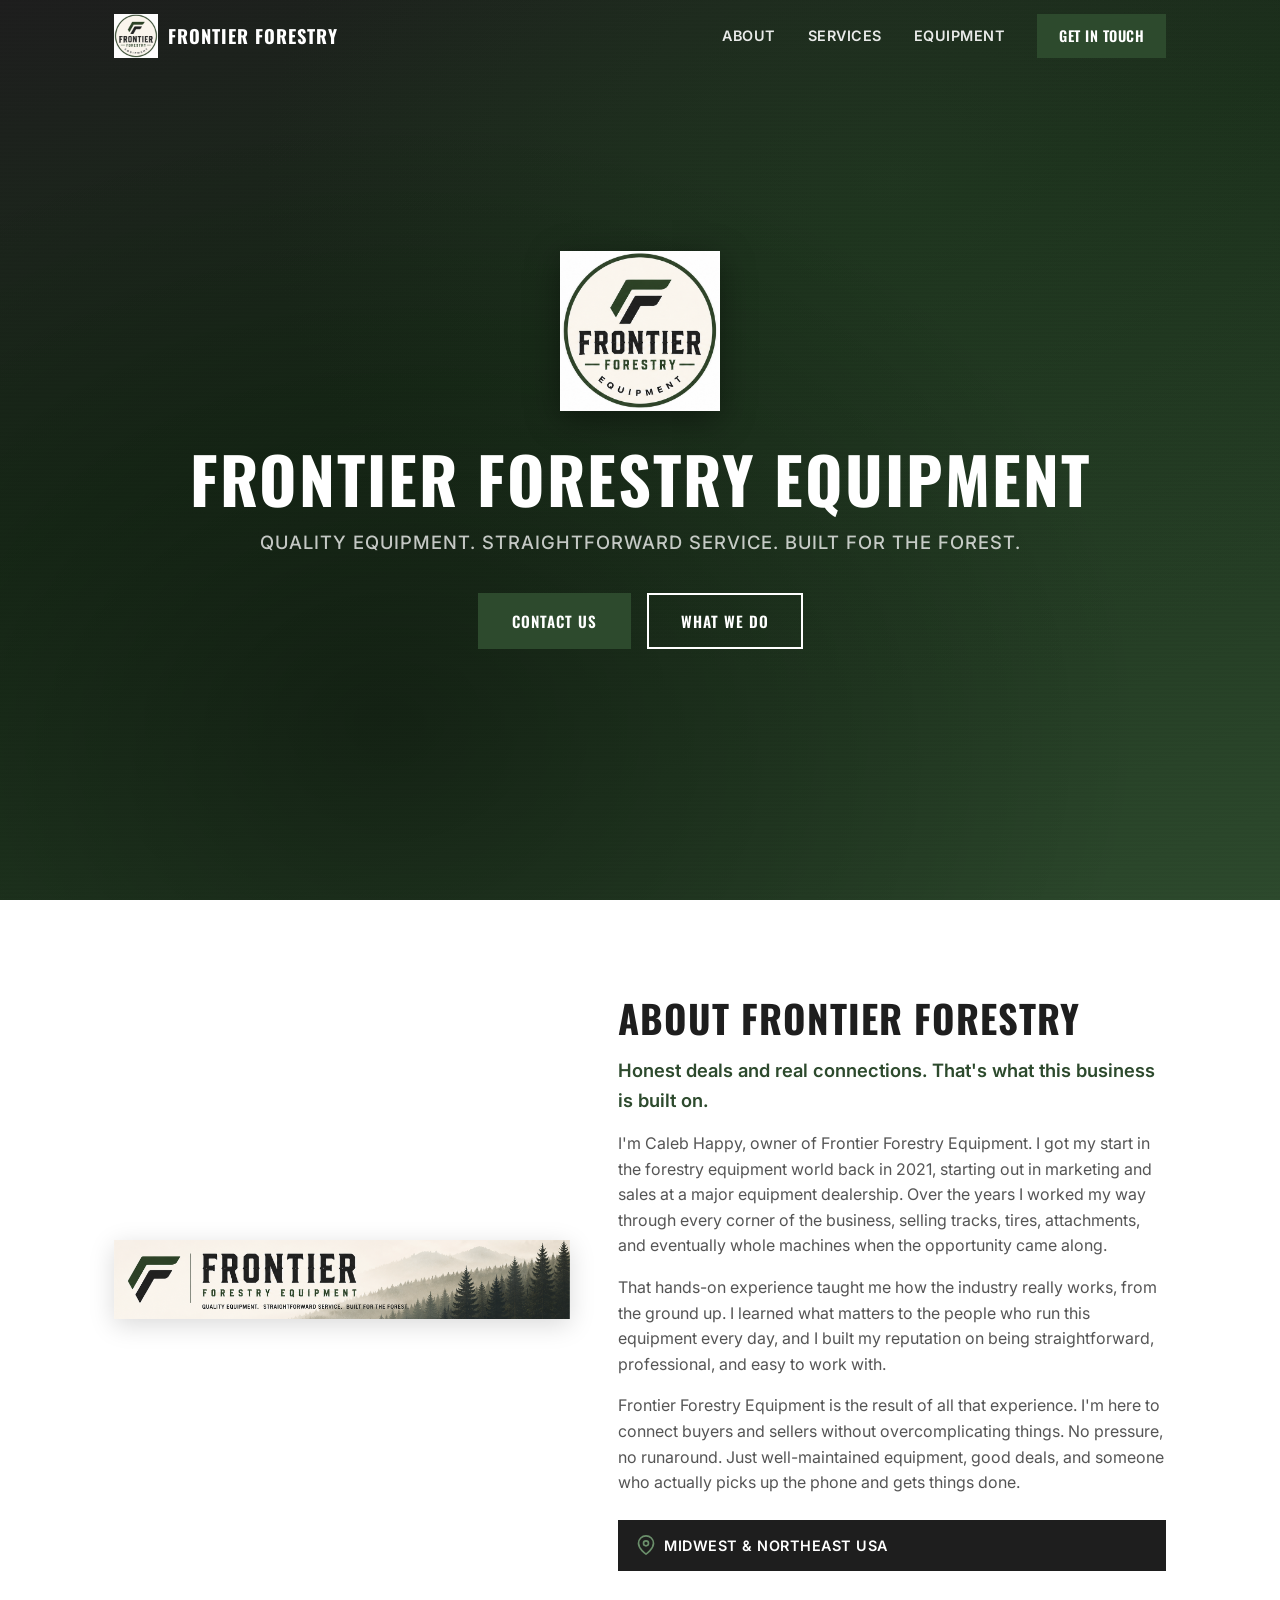
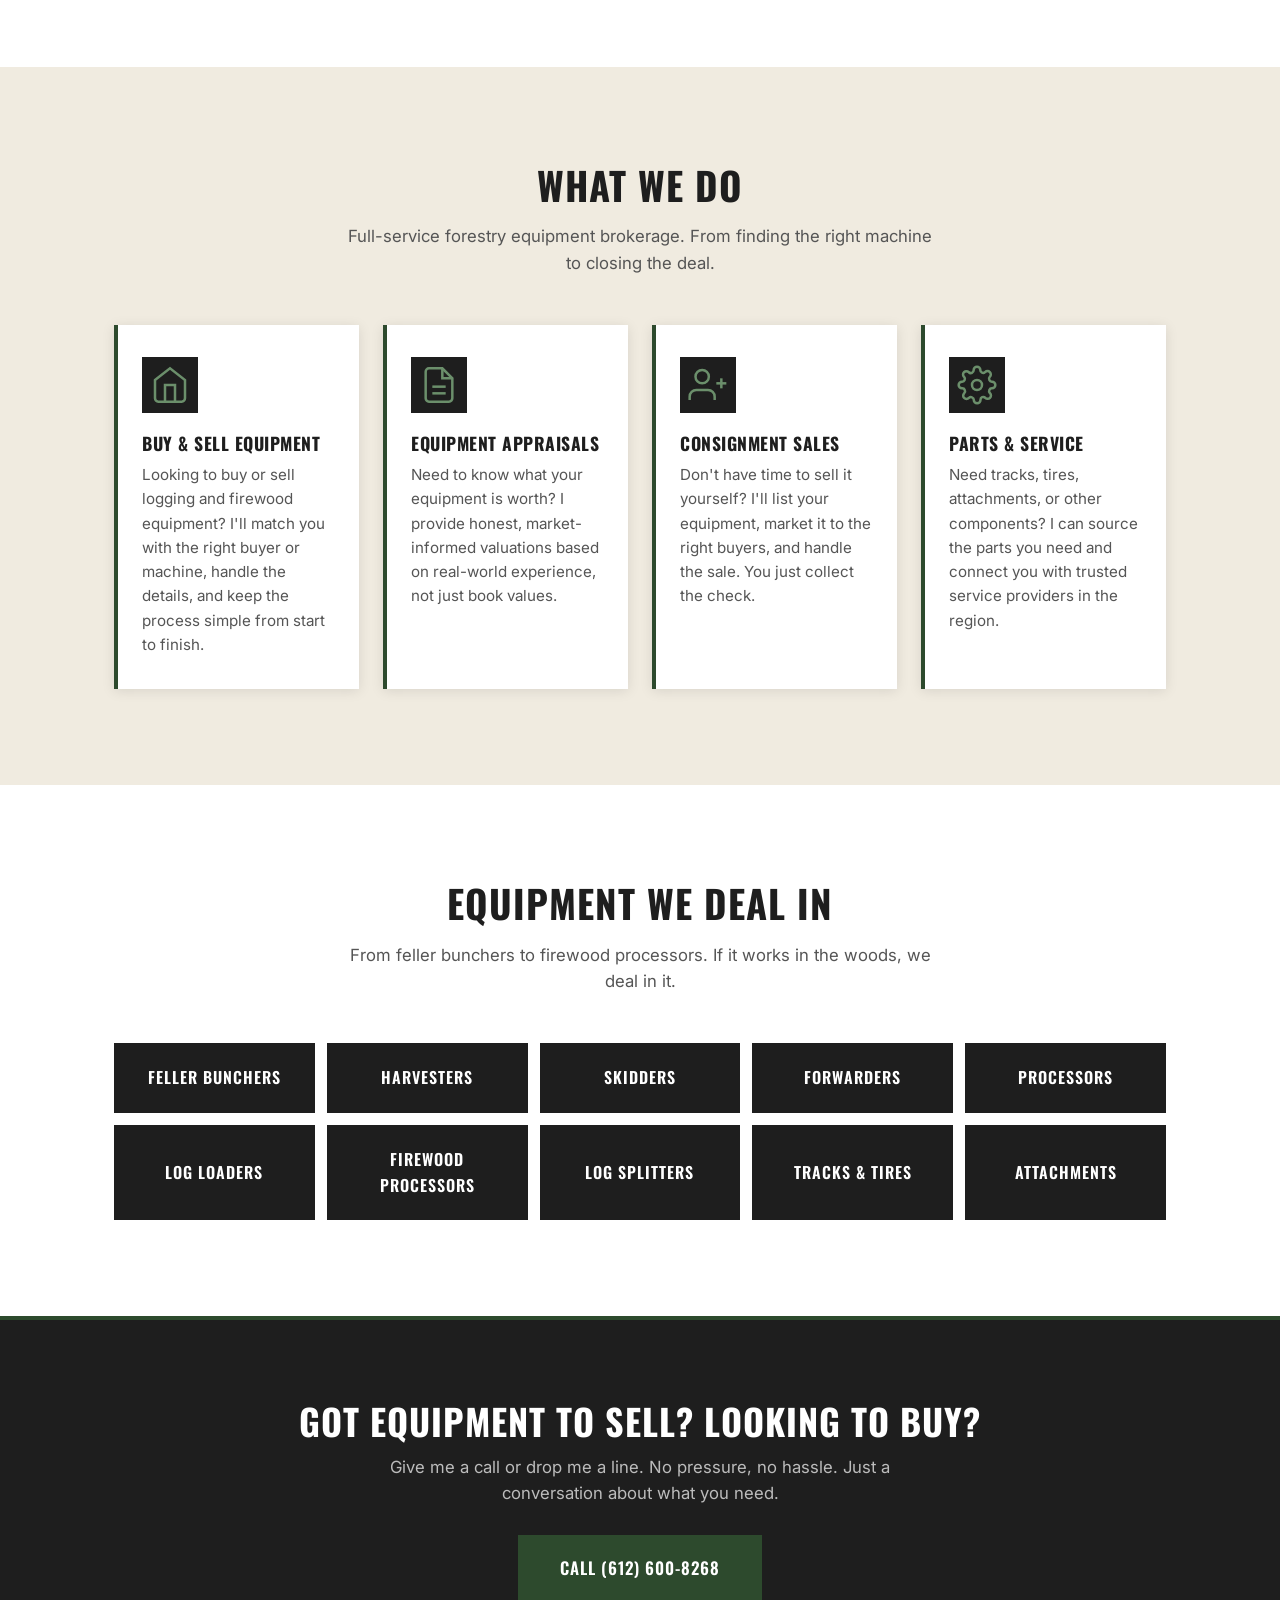
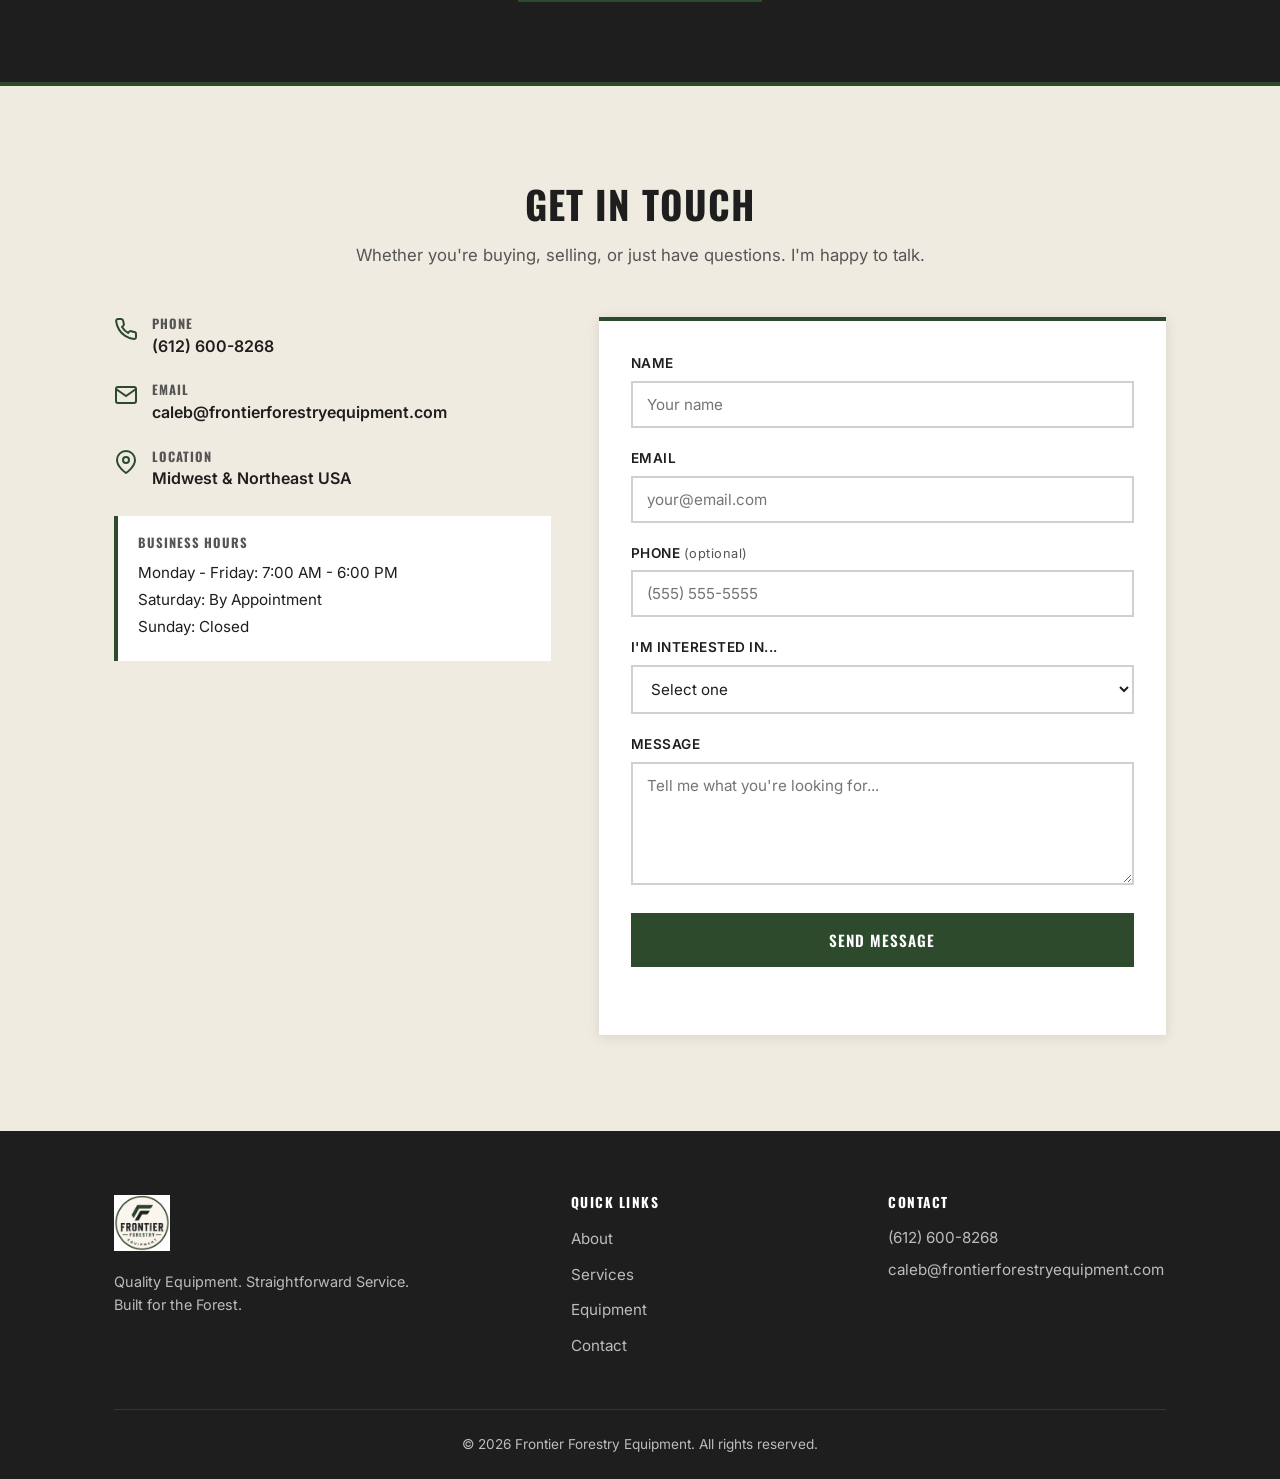
==== commit 21bfc219: "Update about section copy" ====
--- a/index.html
+++ b/index.html
@@ -57,7 +57,7 @@
           <p class="lead">Honest deals and real connections. That's what this business is built on.</p>
           <p>
             I'm Caleb Happy, owner of Frontier Forestry Equipment. I got my start in the forestry equipment world
-            back in 2021, cutting my teeth in marketing and sales at a major equipment dealership. Over the years I
+            back in 2021, starting out in marketing and sales at a major equipment dealership. Over the years I
             worked my way through every corner of the business, selling tracks, tires, attachments, and eventually
             whole machines when the opportunity came along.
           </p>
@@ -68,8 +68,8 @@
           </p>
           <p>
             Frontier Forestry Equipment is the result of all that experience. I'm here to connect buyers and sellers
-            without overcomplicating things. No pressure, no runaround. Just good equipment, fair deals, and
-            someone who actually picks up the phone.
+            without overcomplicating things. No pressure, no runaround. Just well-maintained equipment, good deals, and
+            someone who actually picks up the phone and gets things done.
           </p>
           <div class="about-location">
             <svg width="20" height="20" viewBox="0 0 24 24" fill="none" stroke="currentColor" stroke-width="2"><path d="M21 10c0 7-9 13-9 13s-9-6-9-13a9 9 0 0 1 18 0z"/><circle cx="12" cy="10" r="3"/></svg>
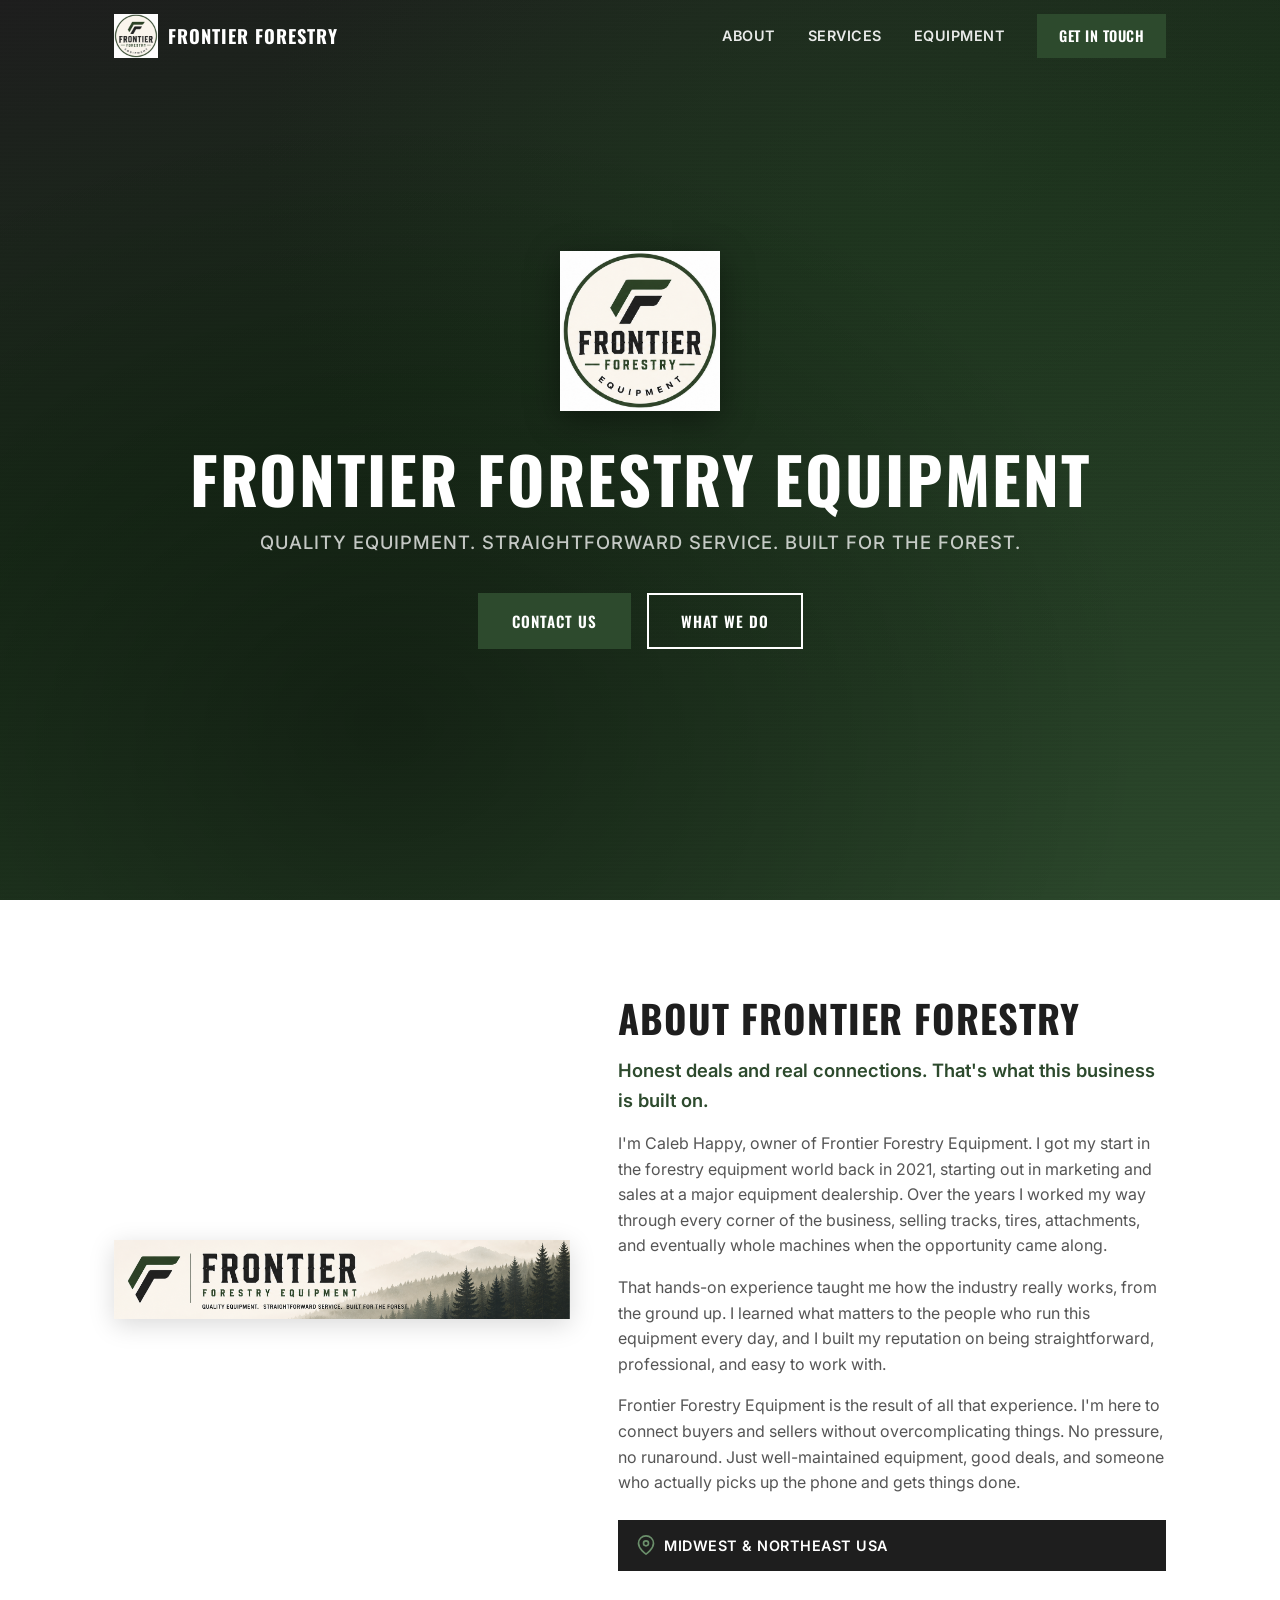
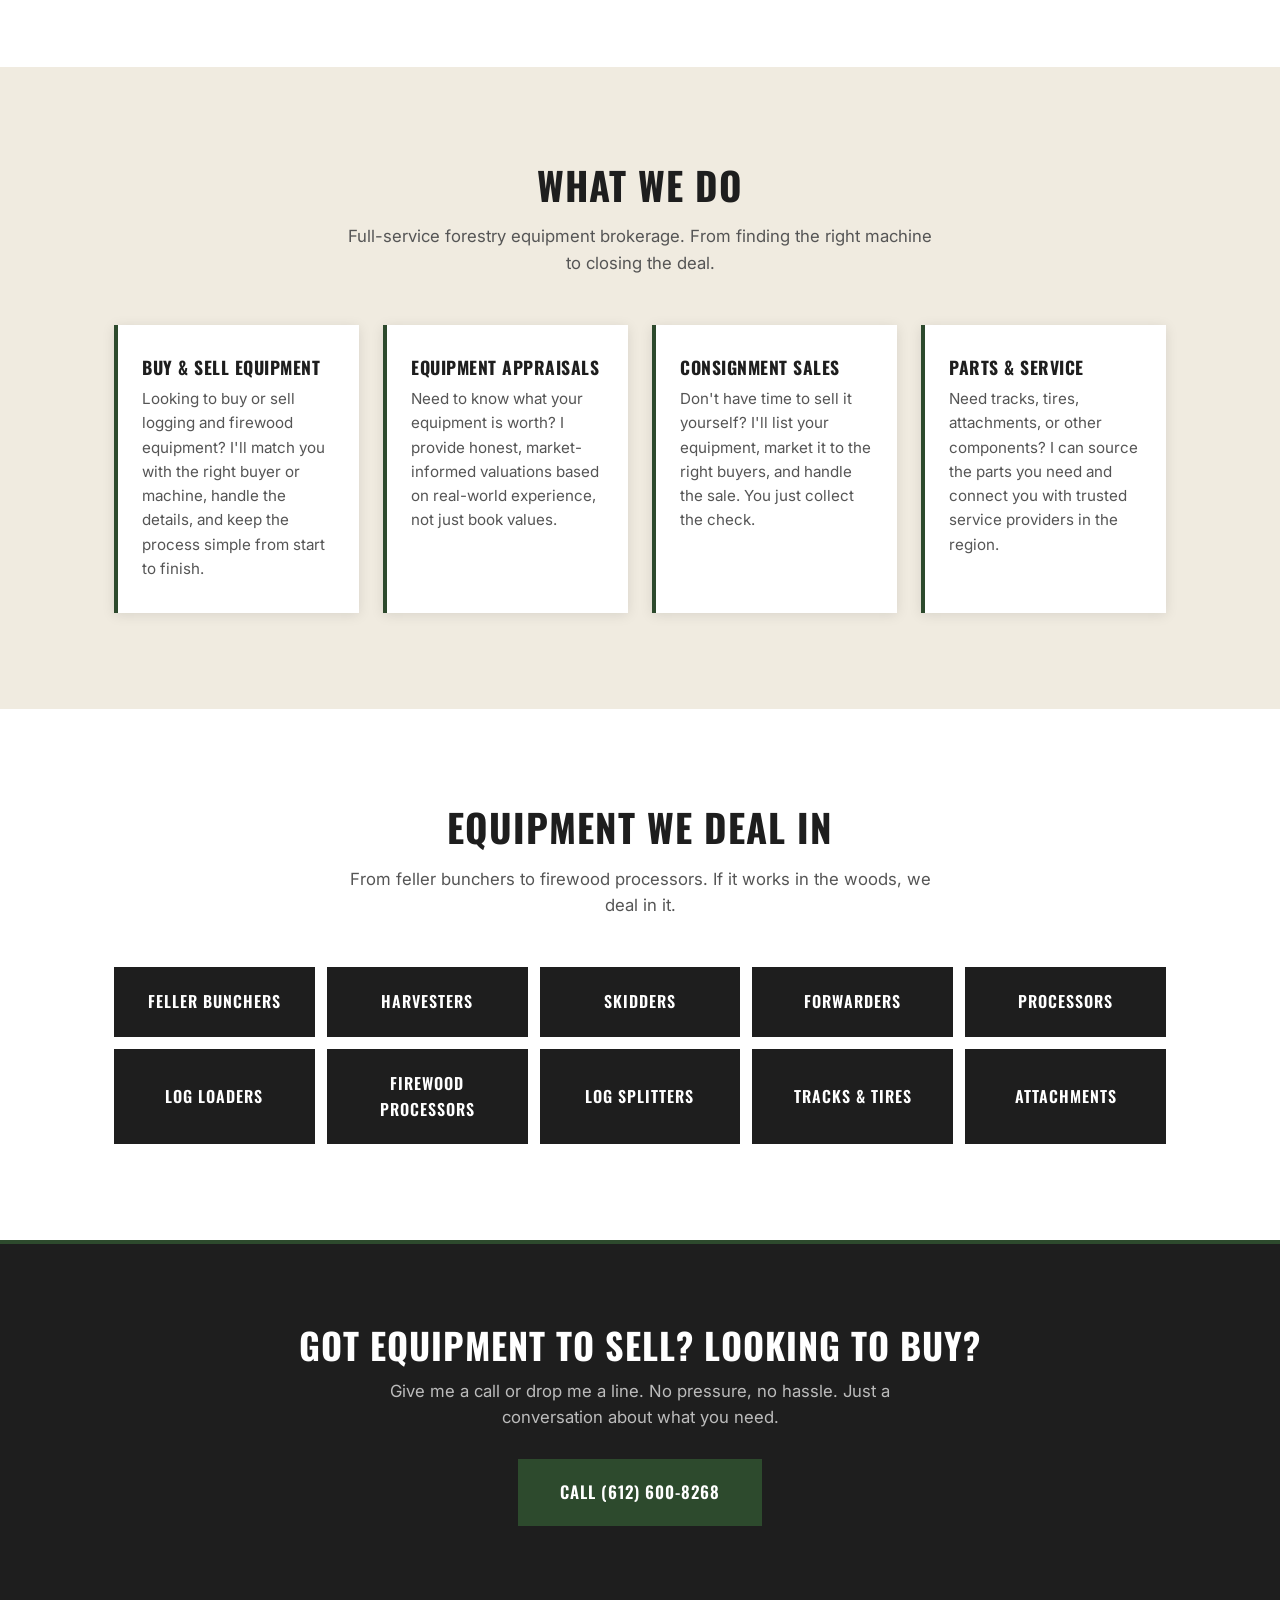
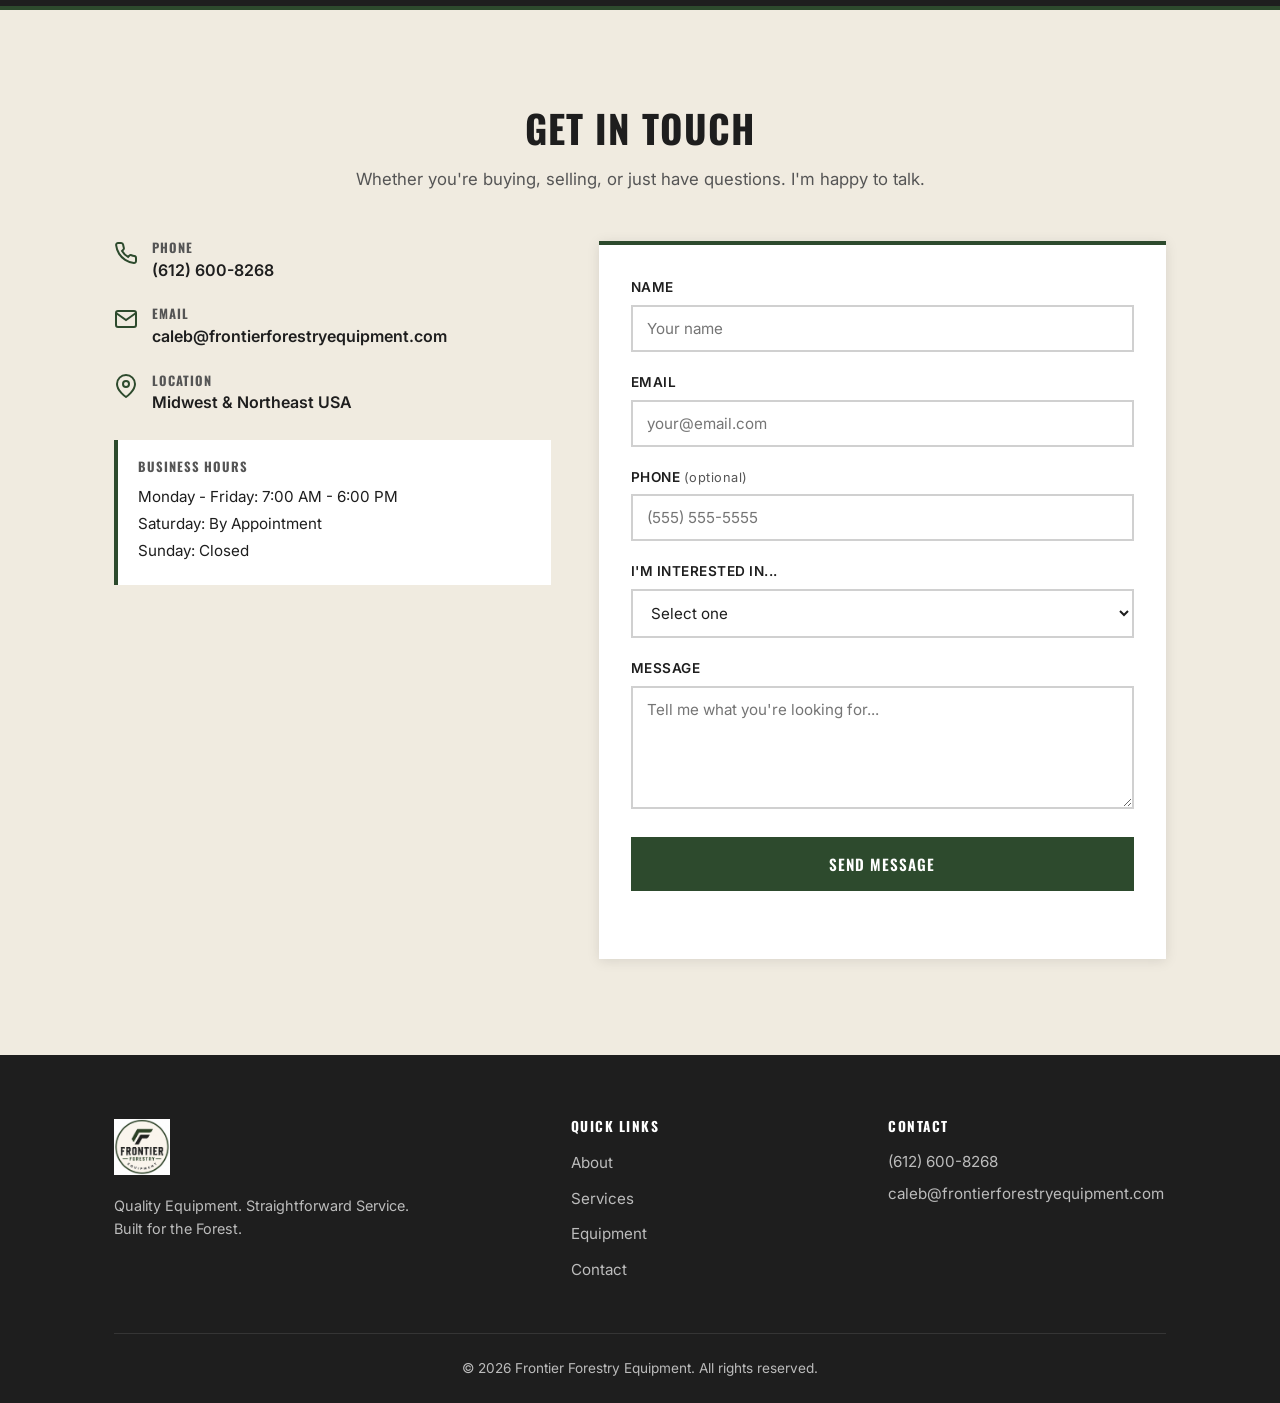
==== commit eafbab57: "Remove service card icons, fix hamburger X animation" ====
--- a/index.html
+++ b/index.html
@@ -87,30 +87,18 @@
       <p class="section-subtitle">Full-service forestry equipment brokerage. From finding the right machine to closing the deal.</p>
       <div class="cards-grid">
         <div class="card">
-          <div class="card-icon">
-            <svg width="40" height="40" viewBox="0 0 24 24" fill="none" stroke="currentColor" stroke-width="1.5"><path d="M3 9l9-7 9 7v11a2 2 0 0 1-2 2H5a2 2 0 0 1-2-2z"/><polyline points="9 22 9 12 15 12 15 22"/></svg>
-          </div>
           <h3>Buy & Sell Equipment</h3>
           <p>Looking to buy or sell logging and firewood equipment? I'll match you with the right buyer or machine, handle the details, and keep the process simple from start to finish.</p>
         </div>
         <div class="card">
-          <div class="card-icon">
-            <svg width="40" height="40" viewBox="0 0 24 24" fill="none" stroke="currentColor" stroke-width="1.5"><path d="M14 2H6a2 2 0 0 0-2 2v16a2 2 0 0 0 2 2h12a2 2 0 0 0 2-2V8z"/><polyline points="14 2 14 8 20 8"/><line x1="16" y1="13" x2="8" y2="13"/><line x1="16" y1="17" x2="8" y2="17"/></svg>
-          </div>
           <h3>Equipment Appraisals</h3>
           <p>Need to know what your equipment is worth? I provide honest, market-informed valuations based on real-world experience, not just book values.</p>
         </div>
         <div class="card">
-          <div class="card-icon">
-            <svg width="40" height="40" viewBox="0 0 24 24" fill="none" stroke="currentColor" stroke-width="1.5"><path d="M16 21v-2a4 4 0 0 0-4-4H5a4 4 0 0 0-4 4v2"/><circle cx="8.5" cy="7" r="4"/><line x1="20" y1="8" x2="20" y2="14"/><line x1="23" y1="11" x2="17" y2="11"/></svg>
-          </div>
           <h3>Consignment Sales</h3>
           <p>Don't have time to sell it yourself? I'll list your equipment, market it to the right buyers, and handle the sale. You just collect the check.</p>
         </div>
         <div class="card">
-          <div class="card-icon">
-            <svg width="40" height="40" viewBox="0 0 24 24" fill="none" stroke="currentColor" stroke-width="1.5"><circle cx="12" cy="12" r="3"/><path d="M19.4 15a1.65 1.65 0 0 0 .33 1.82l.06.06a2 2 0 0 1 0 2.83 2 2 0 0 1-2.83 0l-.06-.06a1.65 1.65 0 0 0-1.82-.33 1.65 1.65 0 0 0-1 1.51V21a2 2 0 0 1-2 2 2 2 0 0 1-2-2v-.09A1.65 1.65 0 0 0 9 19.4a1.65 1.65 0 0 0-1.82.33l-.06.06a2 2 0 0 1-2.83 0 2 2 0 0 1 0-2.83l.06-.06A1.65 1.65 0 0 0 4.68 15a1.65 1.65 0 0 0-1.51-1H3a2 2 0 0 1-2-2 2 2 0 0 1 2-2h.09A1.65 1.65 0 0 0 4.6 9a1.65 1.65 0 0 0-.33-1.82l-.06-.06a2 2 0 0 1 0-2.83 2 2 0 0 1 2.83 0l.06.06A1.65 1.65 0 0 0 9 4.68a1.65 1.65 0 0 0 1-1.51V3a2 2 0 0 1 2-2 2 2 0 0 1 2 2v.09a1.65 1.65 0 0 0 1 1.51 1.65 1.65 0 0 0 1.82-.33l.06-.06a2 2 0 0 1 2.83 0 2 2 0 0 1 0 2.83l-.06.06A1.65 1.65 0 0 0 19.4 9a1.65 1.65 0 0 0 1.51 1H21a2 2 0 0 1 2 2 2 2 0 0 1-2 2h-.09a1.65 1.65 0 0 0-1.51 1z"/></svg>
-          </div>
           <h3>Parts & Service</h3>
           <p>Need tracks, tires, attachments, or other components? I can source the parts you need and connect you with trusted service providers in the region.</p>
         </div>
--- a/styles.css
+++ b/styles.css
@@ -169,7 +169,8 @@
   width: 26px;
   height: 3px;
   background: var(--white);
-  transition: all var(--transition);
+  transition: all 0.25s ease;
+  transform-origin: center;
 }
 
 .nav.scrolled .nav-toggle span {
@@ -177,15 +178,16 @@
 }
 
 .nav-toggle.open span:nth-child(1) {
-  transform: rotate(45deg) translate(5px, 6px);
+  transform: translateY(8px) rotate(45deg);
 }
 
 .nav-toggle.open span:nth-child(2) {
   opacity: 0;
+  transform: scaleX(0);
 }
 
 .nav-toggle.open span:nth-child(3) {
-  transform: rotate(-45deg) translate(5px, -6px);
+  transform: translateY(-8px) rotate(-45deg);
 }
 
 /* ---- Buttons ---- */
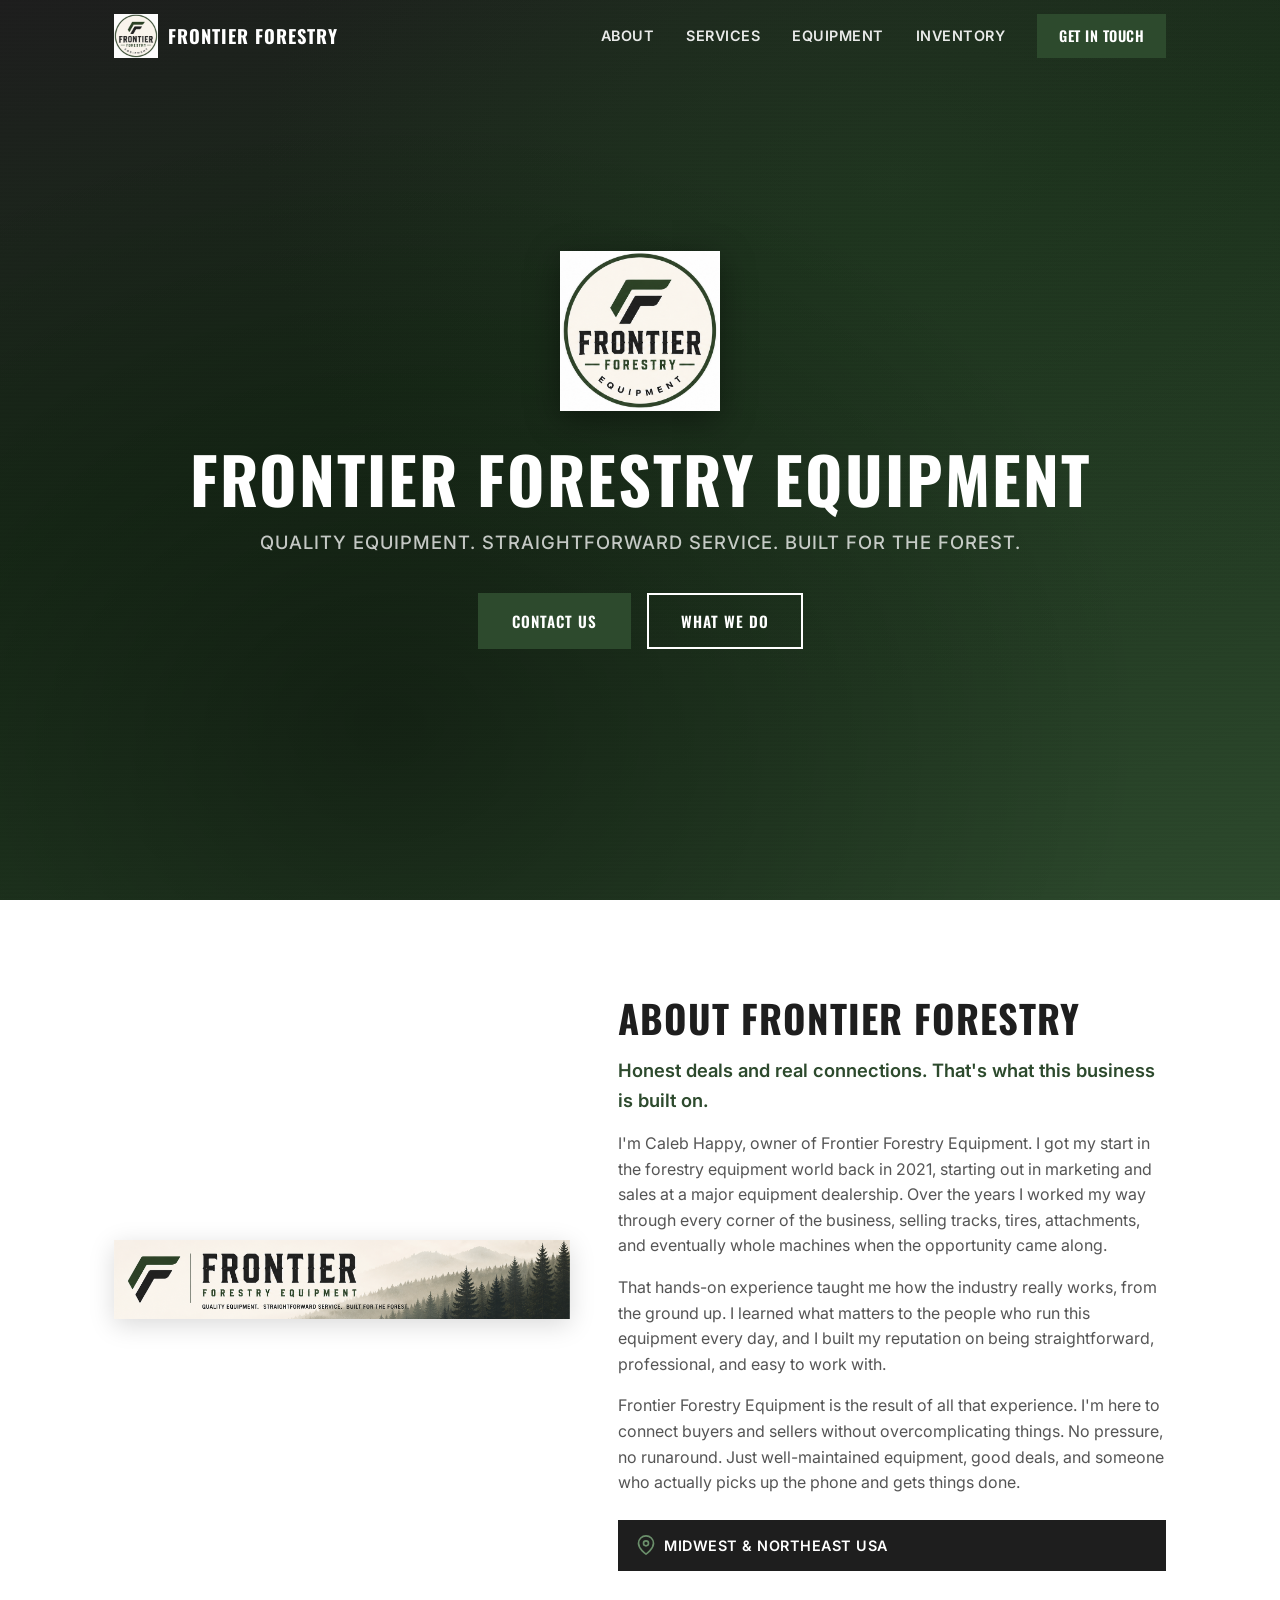
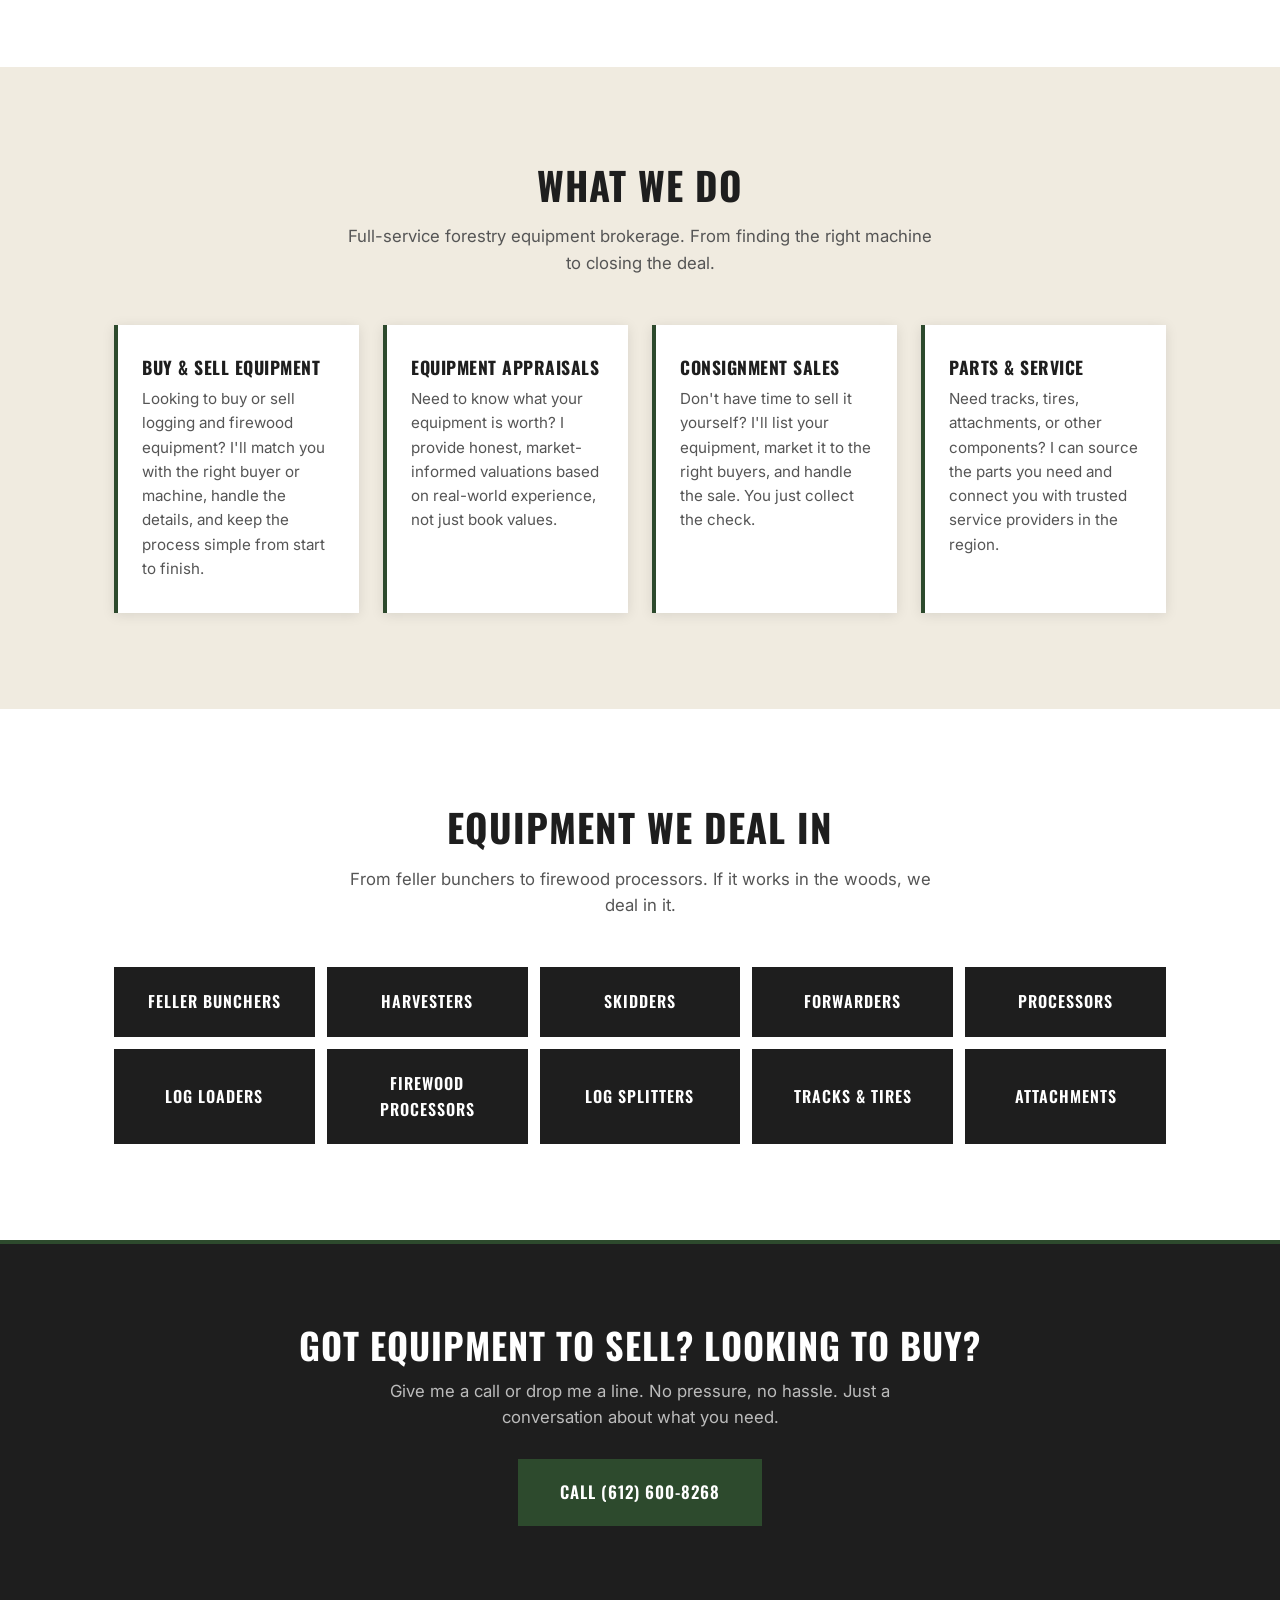
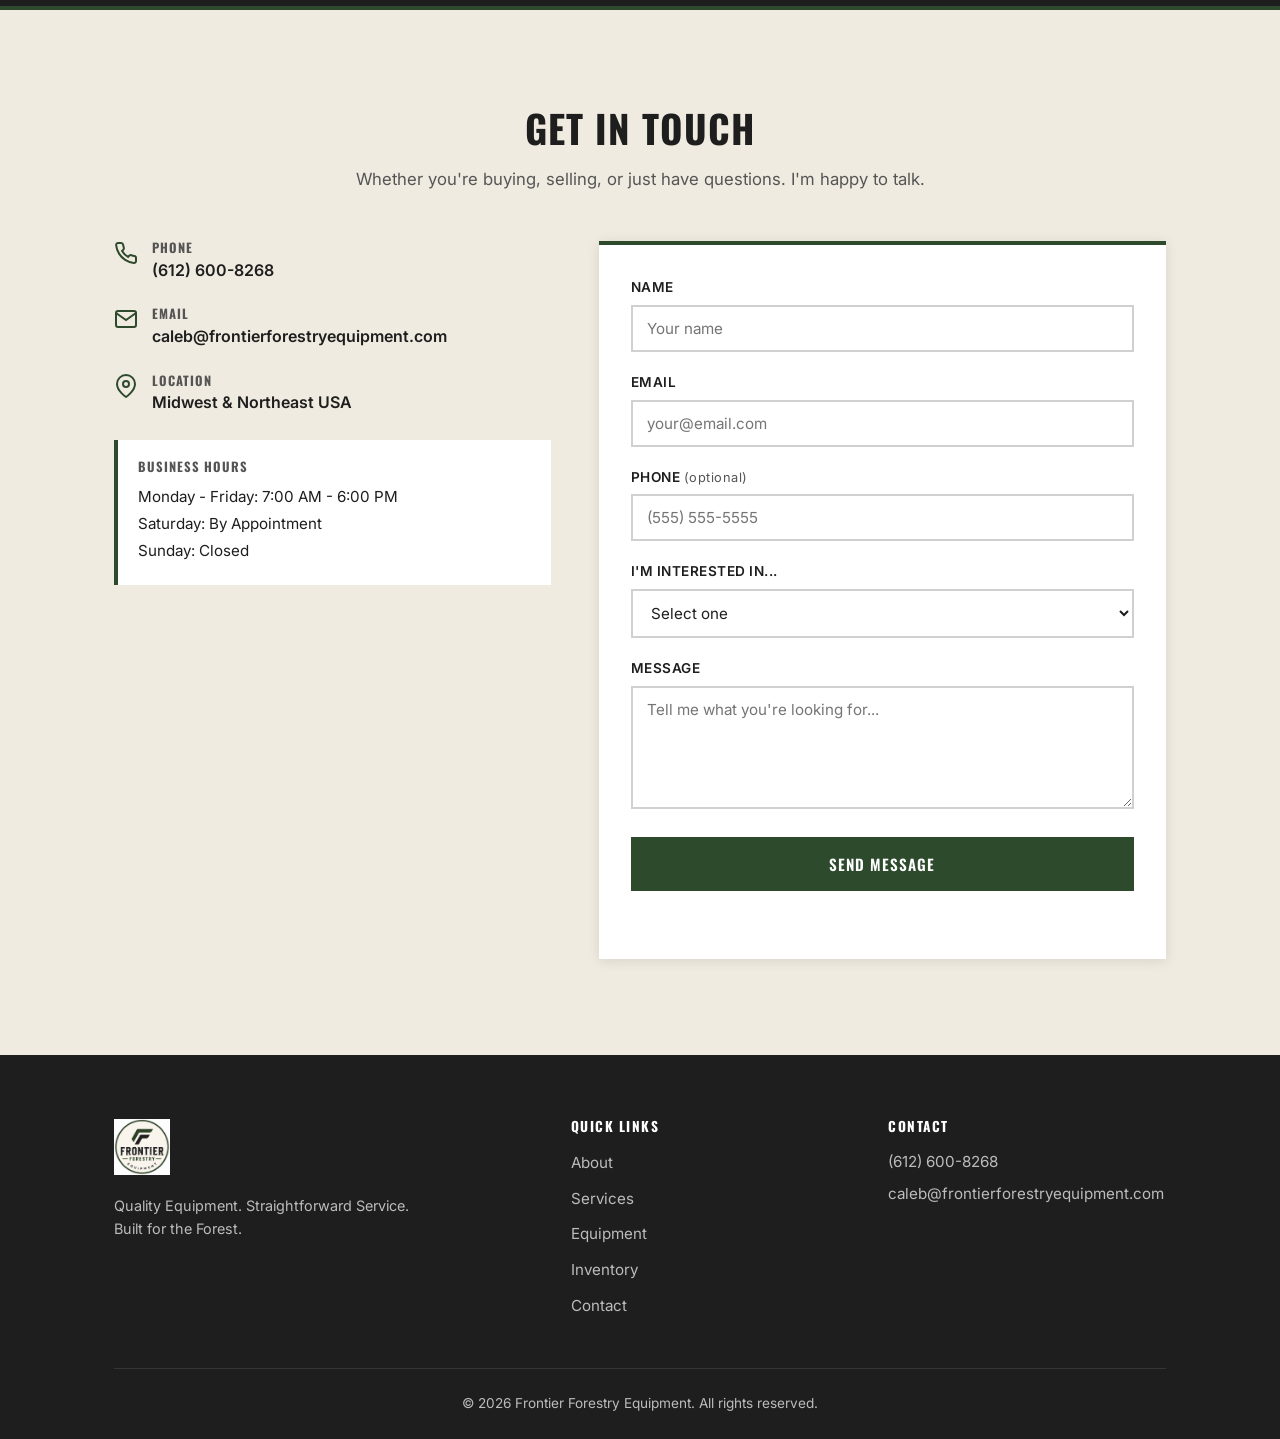
==== commit bbace7e2: "Add inventory page with dealer widget embed" ====
--- a/index.html
+++ b/index.html
@@ -26,6 +26,7 @@
         <li><a href="#about">About</a></li>
         <li><a href="#services">Services</a></li>
         <li><a href="#equipment">Equipment</a></li>
+        <li><a href="inventory.html">Inventory</a></li>
         <li><a href="#contact" class="btn btn-nav">Get In Touch</a></li>
       </ul>
     </div>
@@ -220,6 +221,7 @@
             <li><a href="#about">About</a></li>
             <li><a href="#services">Services</a></li>
             <li><a href="#equipment">Equipment</a></li>
+            <li><a href="inventory.html">Inventory</a></li>
             <li><a href="#contact">Contact</a></li>
           </ul>
         </div>
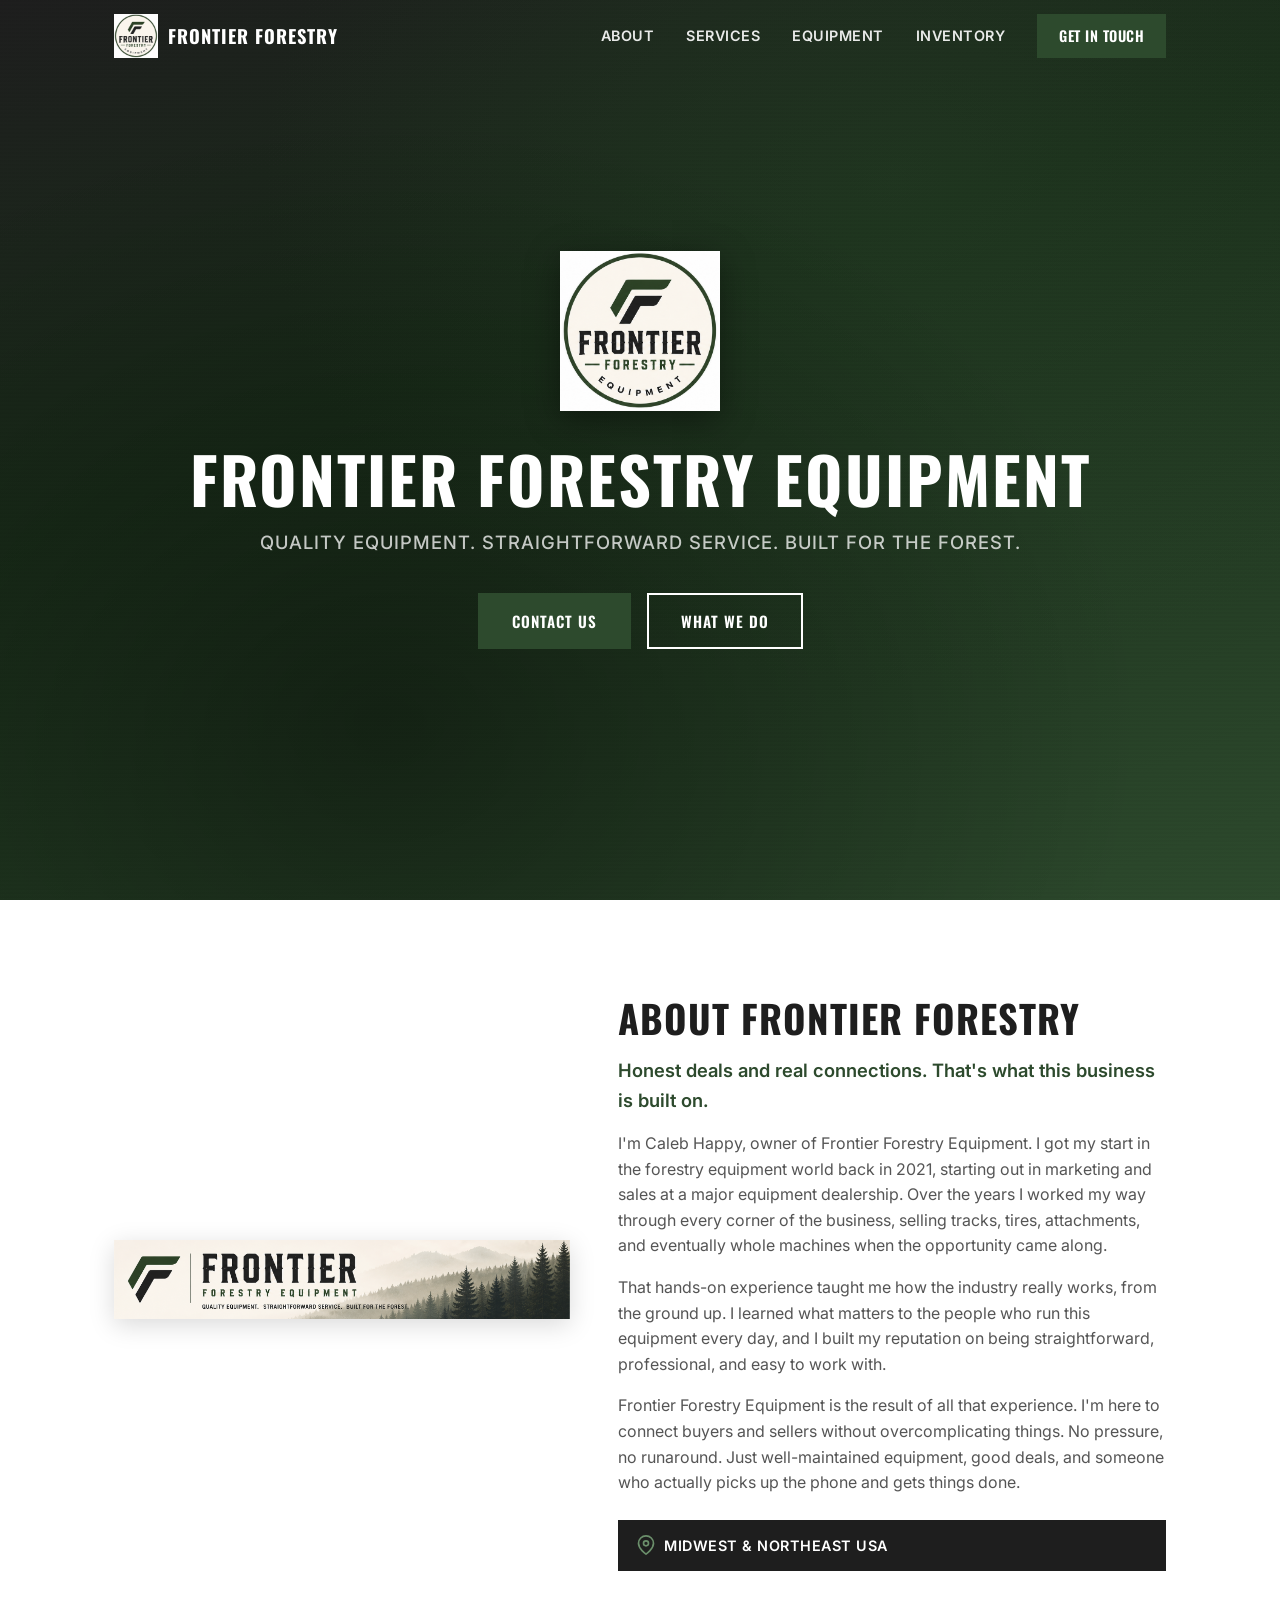
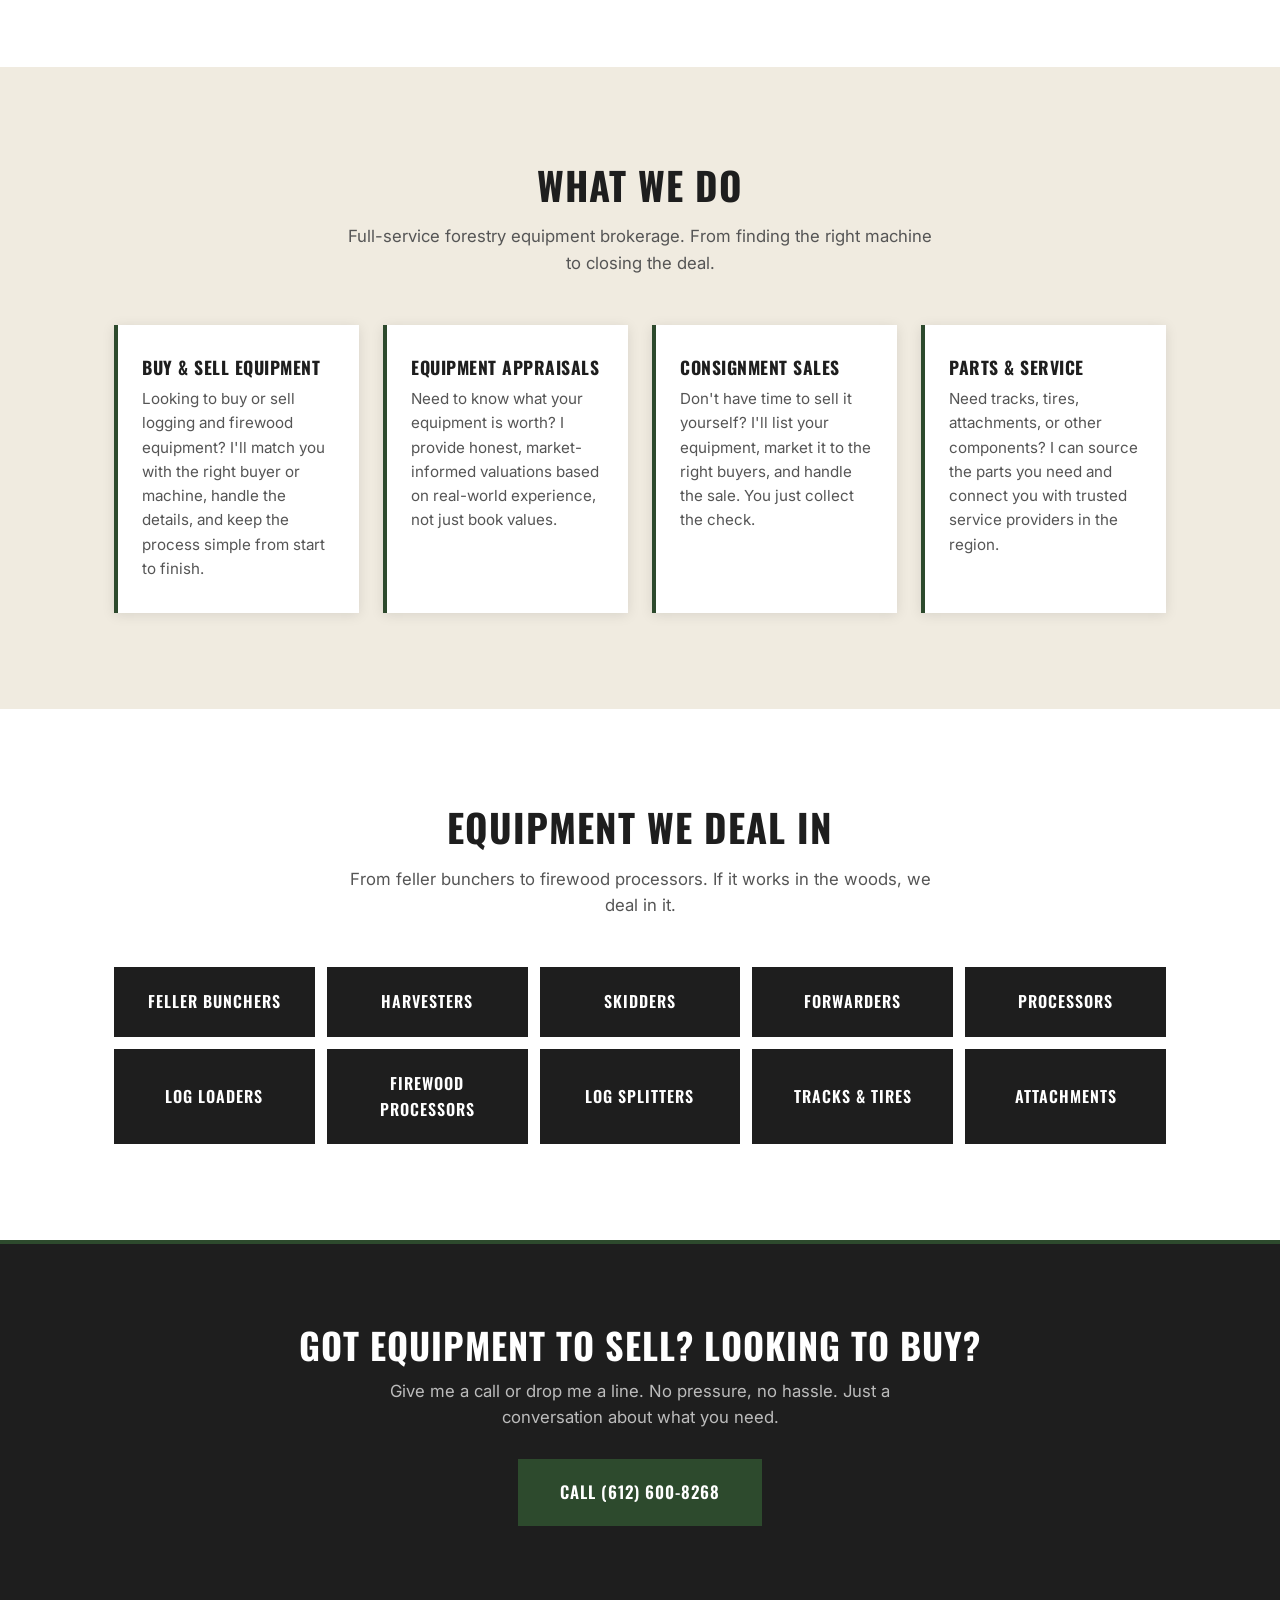
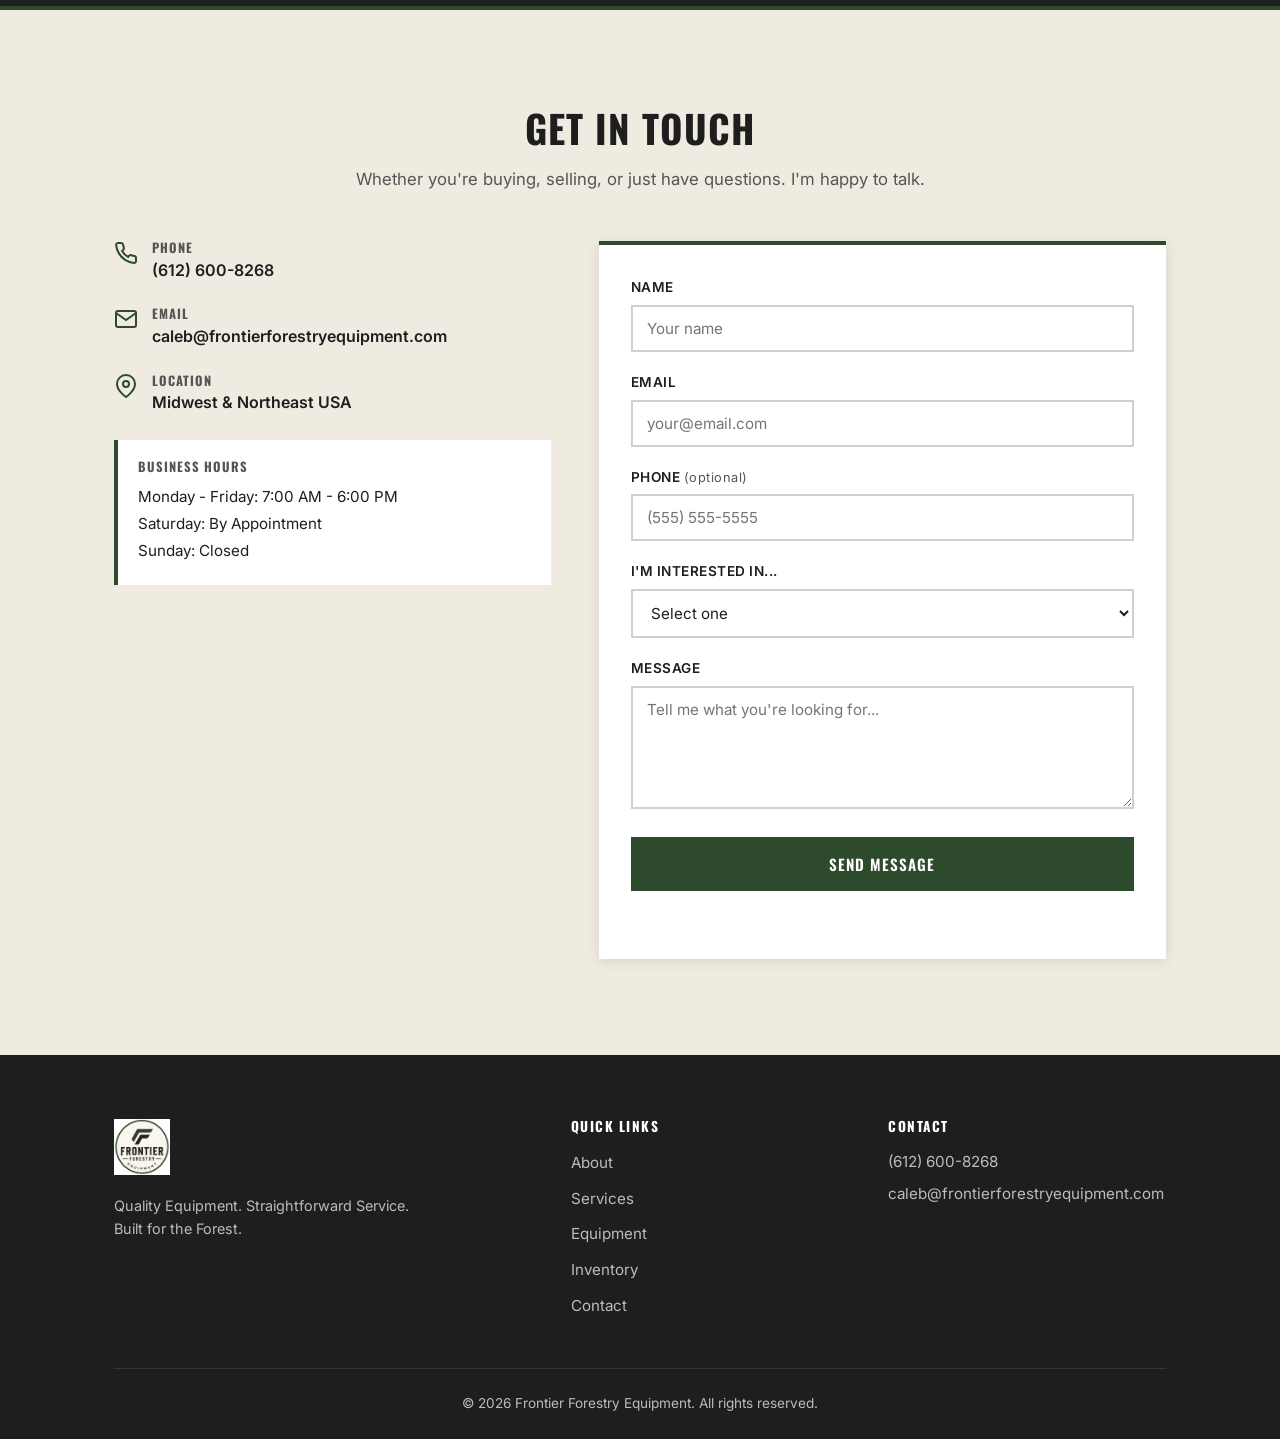
==== commit 03996197: "Add favicon for desktop and mobile" ====
--- a/index.html
+++ b/index.html
@@ -5,6 +5,12 @@
   <meta name="viewport" content="width=device-width, initial-scale=1.0">
   <title>Frontier Forestry Equipment | Logging & Firewood Equipment Broker</title>
   <meta name="description" content="Frontier Forestry Equipment. Your trusted logging and firewood equipment broker serving the Midwest and Northeast USA. Buy, sell, consign, and appraise forestry machinery.">
+  <link rel="icon" type="image/x-icon" href="favicon.ico">
+  <link rel="icon" type="image/png" sizes="32x32" href="images/favicon-32x32.png">
+  <link rel="icon" type="image/png" sizes="16x16" href="images/favicon-16x16.png">
+  <link rel="apple-touch-icon" sizes="180x180" href="images/apple-touch-icon.png">
+  <link rel="manifest" href="site.webmanifest">
+  <meta name="theme-color" content="#1a2e1a">
   <link rel="stylesheet" href="styles.css">
   <link rel="preconnect" href="https://fonts.googleapis.com">
   <link rel="preconnect" href="https://fonts.gstatic.com" crossorigin>
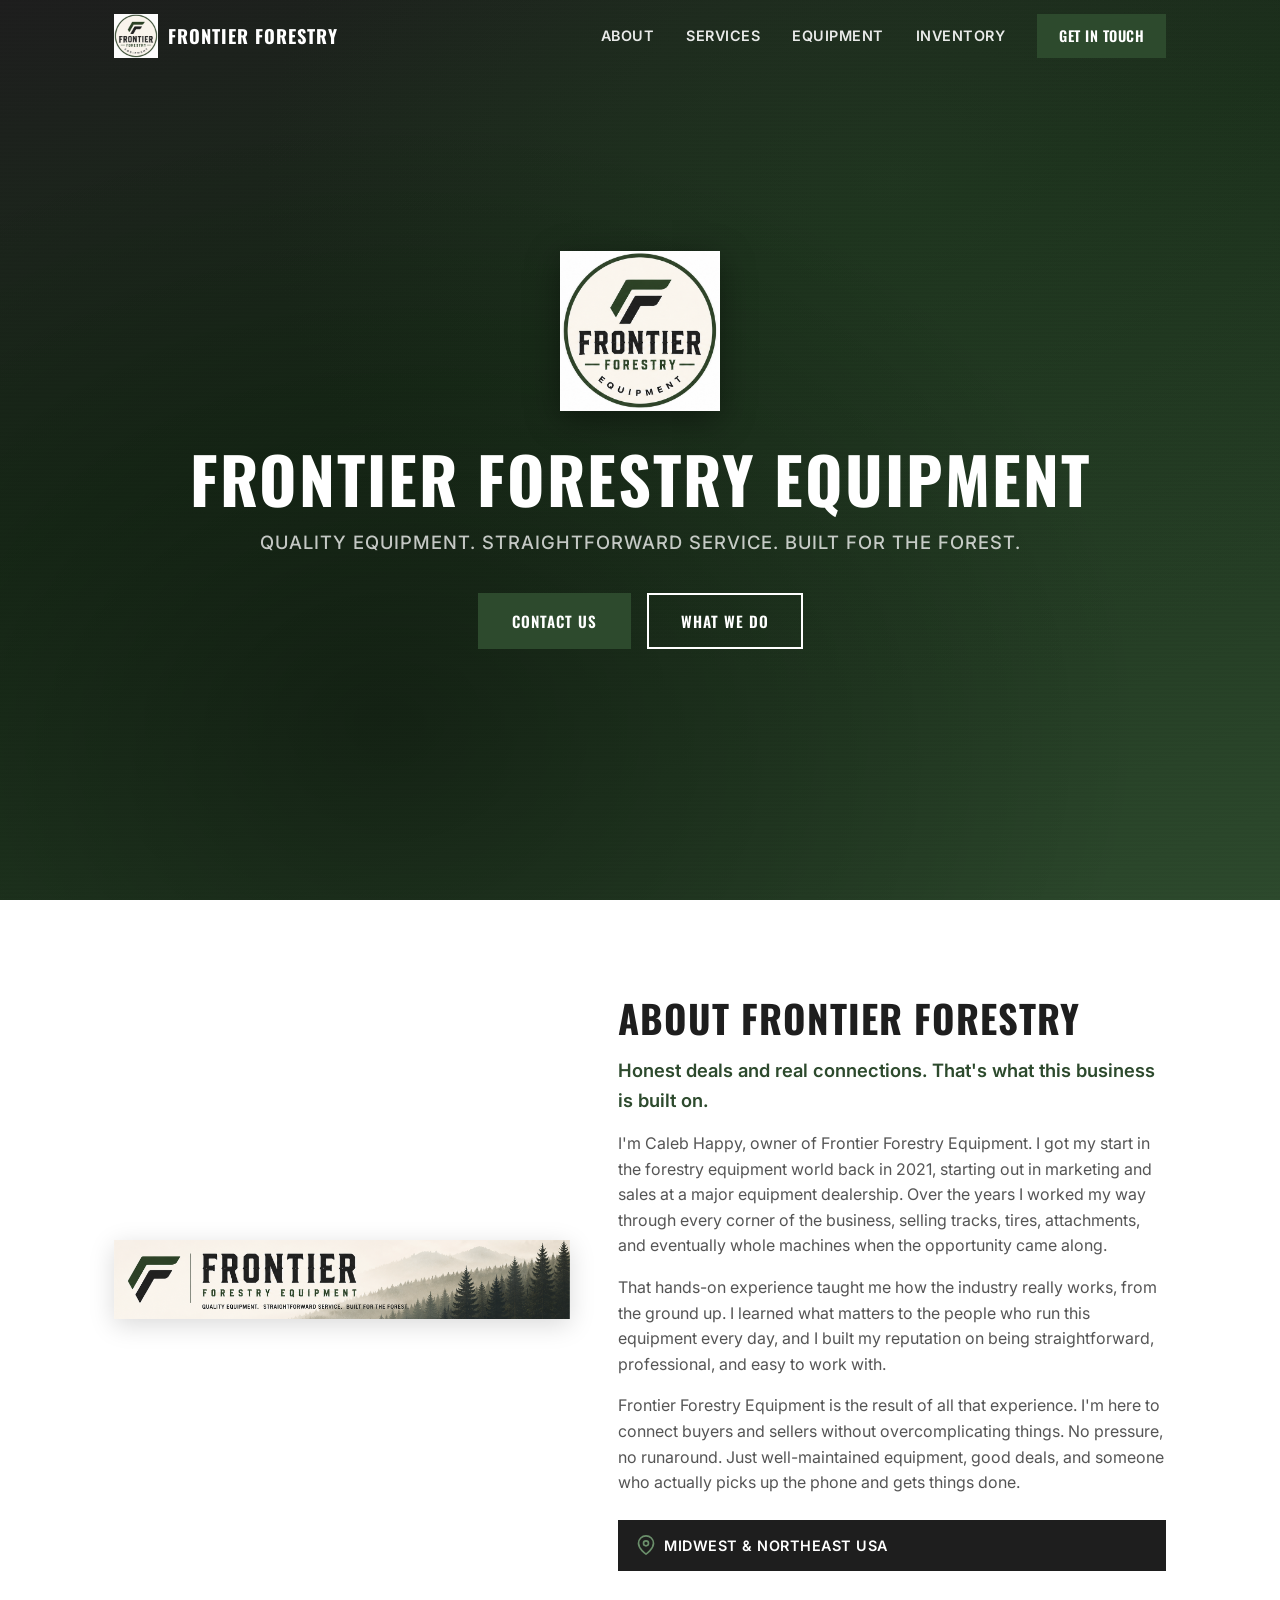
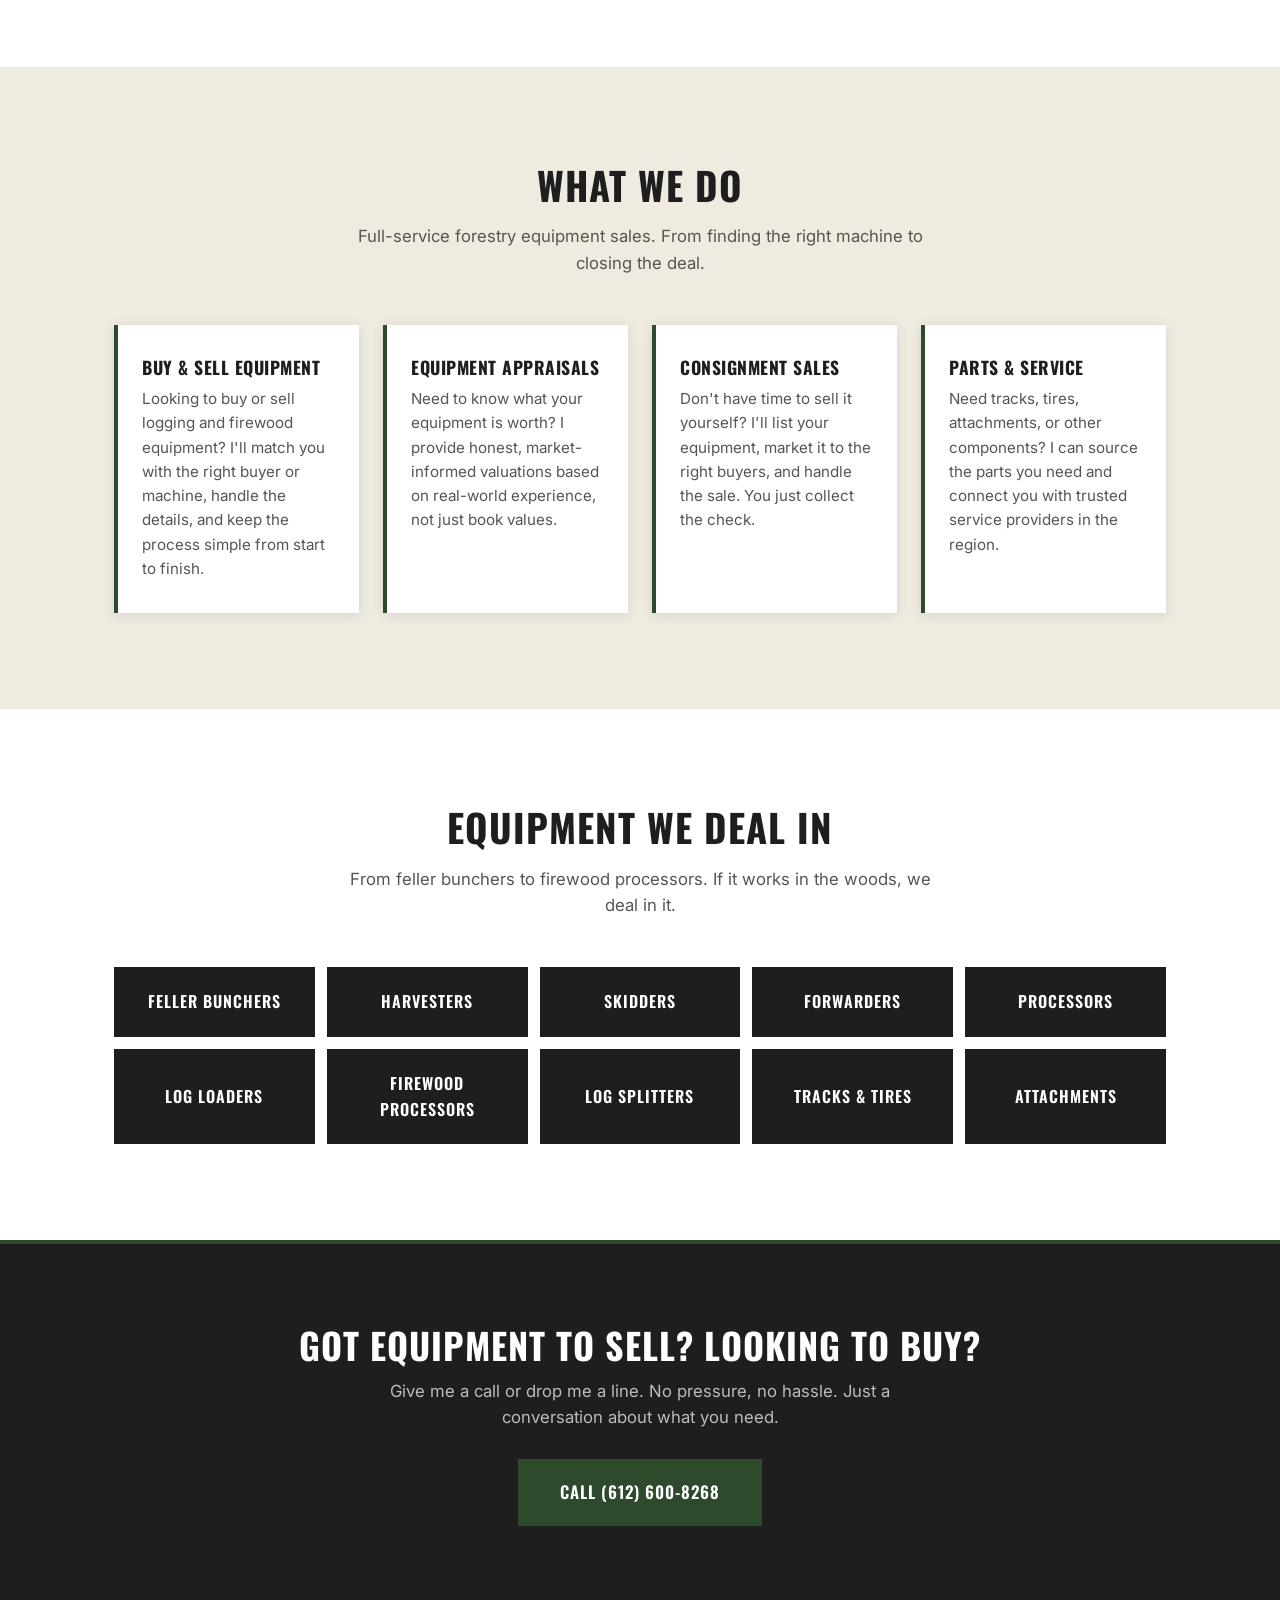
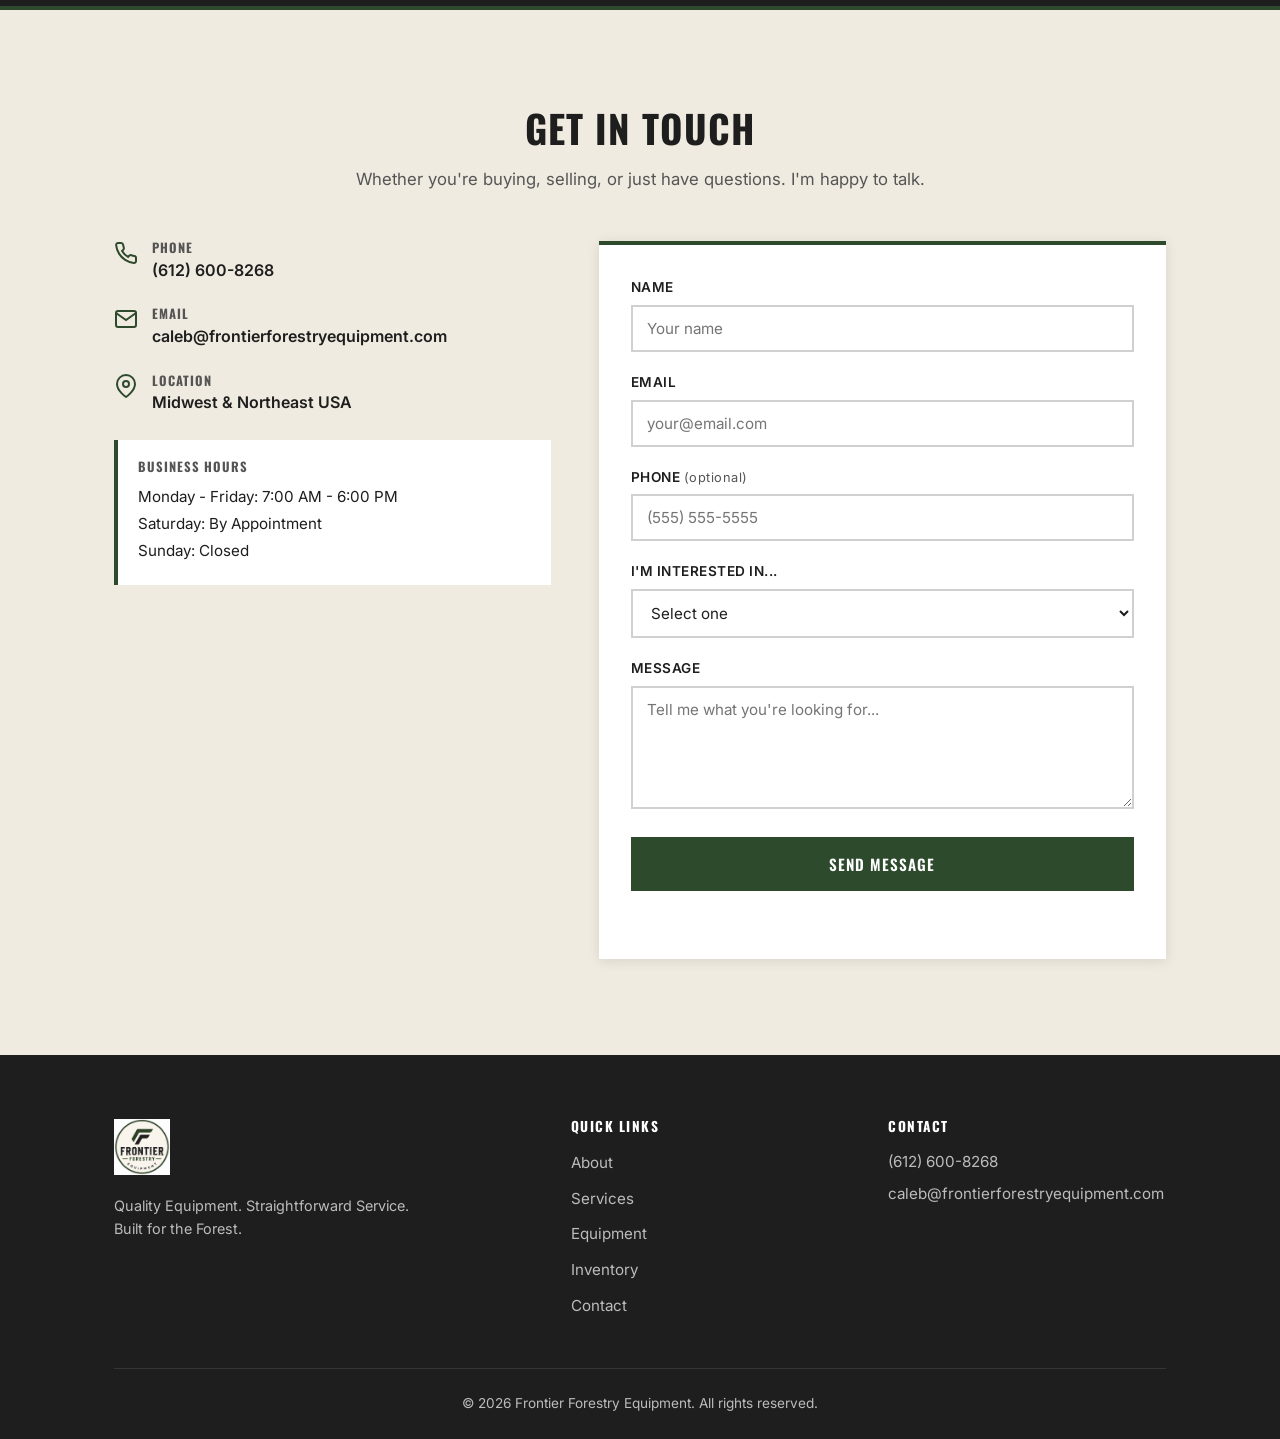
==== commit a1cbf369: "Replace broker/brokerage with sales" ====
--- a/index.html
+++ b/index.html
@@ -3,8 +3,8 @@
 <head>
   <meta charset="UTF-8">
   <meta name="viewport" content="width=device-width, initial-scale=1.0">
-  <title>Frontier Forestry Equipment | Logging & Firewood Equipment Broker</title>
-  <meta name="description" content="Frontier Forestry Equipment. Your trusted logging and firewood equipment broker serving the Midwest and Northeast USA. Buy, sell, consign, and appraise forestry machinery.">
+  <title>Frontier Forestry Equipment | Logging & Firewood Equipment Sales</title>
+  <meta name="description" content="Frontier Forestry Equipment. Your trusted logging and firewood equipment sales company serving the Midwest and Northeast USA. Buy, sell, consign, and appraise forestry machinery.">
   <link rel="icon" type="image/x-icon" href="favicon.ico">
   <link rel="icon" type="image/png" sizes="32x32" href="images/favicon-32x32.png">
   <link rel="icon" type="image/png" sizes="16x16" href="images/favicon-16x16.png">
@@ -91,7 +91,7 @@
   <section class="section section-dark" id="services">
     <div class="container">
       <h2 class="section-title section-title-center">What We Do</h2>
-      <p class="section-subtitle">Full-service forestry equipment brokerage. From finding the right machine to closing the deal.</p>
+      <p class="section-subtitle">Full-service forestry equipment sales. From finding the right machine to closing the deal.</p>
       <div class="cards-grid">
         <div class="card">
           <h3>Buy & Sell Equipment</h3>
